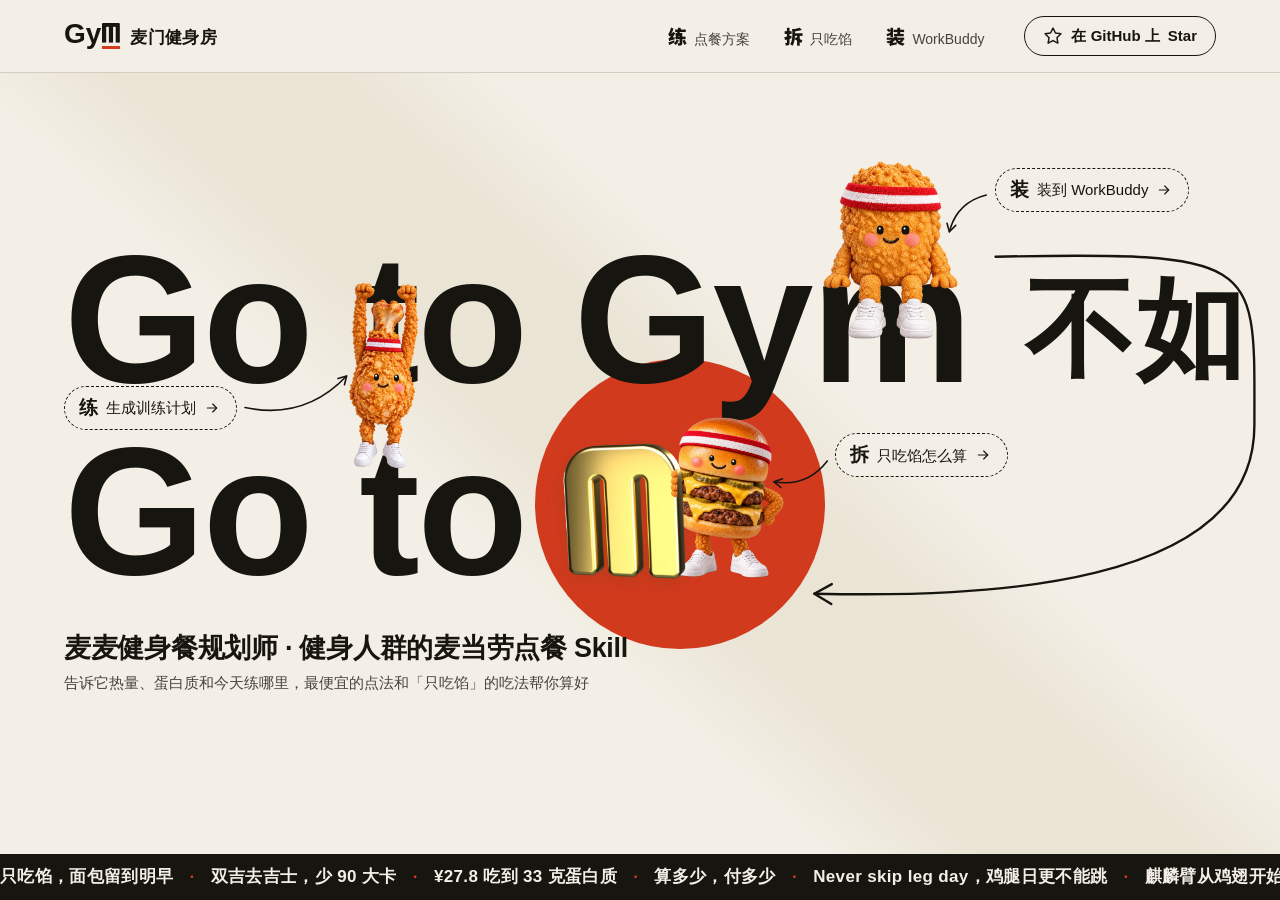
==== site/index.html @ f9739026 "麦麦健身餐规划师（Gyᗰ 麦门健身房）：健身人群的麦当劳点餐 Skill 基于麦当劳中国 MCP：按门店实时菜单和配料级营养库，在热量、蛋白质、预算约束下配出训练计划式的点餐方案，支持去配料核价。" ====
<!doctype html>
<html lang="zh-CN">
<head>
<meta charset="utf-8">
<meta name="viewport" content="width=device-width, initial-scale=1">
<title>Gyᗰ 麦门健身房</title>
<meta name="description" content="麦麦健身餐规划师，健身人群的麦当劳点餐 Skill：告诉它热量上限、蛋白质目标和今天练哪里，它在你附近的麦当劳算出最便宜的点法，精确到「下单去吉士」「到手只吃馅、面包留到明早」。">
<meta property="og:title" content="Gyᗰ 麦门健身房：Go to Gym 不如 Go to ᗰ">
<meta property="og:description" content="告诉它热量和蛋白质，最便宜的点法和「只吃馅」的吃法帮你算好。">
<meta name="theme-color" content="#F3EFE6">
<link rel="icon" href="assets/img/gold-m.webp" type="image/webp">
<link rel="stylesheet" href="assets/css/site.css">
<script>document.documentElement.classList.add("js")</script>
</head>
<body>

<svg width="0" height="0" style="position:absolute" aria-hidden="true">
  <defs>
    <symbol id="g-m" viewBox="0 0 640 708"><path d="M0 708V40Q0 0 40 0H600Q640 0 640 40V708H490V160Q490 130 460 130H425Q395 130 395 160V708H245V160Q245 130 215 130H180Q150 130 150 160V708Z"/></symbol>
    <symbol id="i-github" viewBox="0 0 24 24"><path d="M15 22v-4a4.8 4.8 0 0 0-1-3.5c3 0 6-2 6-5.5.08-1.25-.27-2.48-1-3.5.28-1.15.28-2.35 0-3.5 0 0-1 0-3 1.5-2.64-.5-5.36-.5-8 0C6 2 5 2 5 2c-.3 1.15-.3 2.35 0 3.5A5.403 5.403 0 0 0 4 9c0 3.5 3 5.5 6 5.5-.39.49-.68 1.05-.85 1.65-.17.6-.22 1.23-.15 1.85v4"/><path d="M9 18c-4.51 2-5-2-7-2"/></symbol>
    <symbol id="i-star" viewBox="0 0 24 24"><path d="M12 2.5l2.94 5.96 6.56.95-4.75 4.63 1.12 6.54L12 17.5l-5.87 3.08 1.12-6.54L2.5 9.41l6.56-.95z"/></symbol>
    <symbol id="i-arrow" viewBox="0 0 24 24"><path d="M5 12h14"/><path d="m13 6 6 6-6 6"/></symbol>
    <symbol id="i-download" viewBox="0 0 24 24"><path d="M12 3v12"/><path d="m7 10 5 5 5-5"/><path d="M4 17v2a2 2 0 0 0 2 2h12a2 2 0 0 0 2-2v-2"/></symbol>
    <symbol id="i-copy" viewBox="0 0 24 24"><rect x="8" y="8" width="13" height="13" rx="2"/><path d="M4 16a2 2 0 0 1-2-2V4a2 2 0 0 1 2-2h10a2 2 0 0 1 2 2"/></symbol>
    <symbol id="i-check" viewBox="0 0 24 24"><path d="M20 6 9 17l-5-5"/></symbol>
    <symbol id="i-chev" viewBox="0 0 24 24"><path d="m6 9 6 6 6-6"/></symbol>
    <symbol id="i-ok" viewBox="0 0 24 24"><circle cx="12" cy="12" r="11"/><path d="m7.5 12.3 3 3 6-6.6"/></symbol>
    <symbol id="i-pin" viewBox="0 0 24 24"><path d="M20 10c0 5-5.54 10.19-7.4 11.8a1 1 0 0 1-1.2 0C9.54 20.19 4 15 4 10a8 8 0 0 1 16 0"/><circle cx="12" cy="10" r="3"/></symbol>
    <symbol id="i-minus" viewBox="0 0 24 24"><path d="M5 12h14"/></symbol>
    <symbol id="i-plus" viewBox="0 0 24 24"><path d="M5 12h14"/><path d="M12 5v14"/></symbol>
    <symbol id="i-click" viewBox="0 0 24 24"><path d="M14 4.1 12 6"/><path d="m5.1 8-2.9-.8"/><path d="m6 12-1.9 2"/><path d="M7.2 2.2 8 5.1"/><path d="M9.04 9.69a.5.5 0 0 1 .65-.65l11 4.5a.5.5 0 0 1-.07.95l-4.35 1.04a1 1 0 0 0-.74.74l-1.04 4.35a.5.5 0 0 1-.95.07z"/></symbol>
    <symbol id="i-ban" viewBox="0 0 24 24"><circle cx="12" cy="12" r="9"/><path d="m5.7 5.7 12.6 12.6"/></symbol>
    <symbol id="i-leg" viewBox="0 0 24 24"><path d="M15.4 15.63a7.875 6 135 1 1 6.23-6.23 4.5 3.43 135 0 0-6.23 6.23"/><path d="m8.29 12.71-2.6 2.6a2.5 2.5 0 1 0-1.65 4.65A2.5 2.5 0 1 0 8.7 18.3l2.59-2.59"/></symbol>
    <symbol id="i-burger" viewBox="0 0 24 24"><path d="M4 10.5C4 7 7.6 4 12 4s8 3 8 6.5z"/><path d="M3 14c1.5-1.2 3-1.2 4.5 0s3 1.2 4.5 0 3-1.2 4.5 0 3 1.2 4.5 0"/><path d="M4 17.5h16v.5a2 2 0 0 1-2 2H6a2 2 0 0 1-2-2z"/></symbol>
    <symbol id="i-nugget" viewBox="0 0 24 24"><path d="M4.6 8.2c1.2-3 5-4.3 7.6-2.6 2.3 1.5 2.6 4.6.9 6.6-1.9 2.2-5.6 2.7-7.6 1.1-1.5-1.2-1.7-3.3-.9-5.1z"/><path d="M14.6 13.4c1.8-1 4.6-.5 5.5 1.4.8 1.7.1 3.8-1.7 4.6-1.9.9-4.4.4-5.3-1.4-.8-1.6-.2-3.7 1.5-4.6z"/><path d="M7.5 9.5l1 .6M10 8.2l.4 1M17 16l.8.4"/></symbol>
    <symbol id="i-arm" viewBox="0 0 24 24"><path d="M12.41 13.02A5 5 0 0 1 22 15c0 3.87-4 7-9 7-4.08 0-8.15-.82-10.37-2.46-.43-.32-.63-.83-.62-1.36C2.12 12.72 2.63 2 10 2a3 3 0 0 1 3 3 2 2 0 0 1-2 2c-1.1 0-1.64-.44-2-1"/><path d="M15 14a5 5 0 0 0-7.58 2"/><path d="M9.96 6.83C8.02 7.98 9.5 13 8 15"/></symbol>
    <symbol id="i-back" viewBox="0 0 24 24"><path d="M9.5 3v2.6L4.6 7.4A2 2 0 0 0 3.3 9.3v2.4M14.5 3v2.6l4.9 1.8a2 2 0 0 1 1.3 1.9v2.4"/><path d="M6.3 9.2c.2 4.4 1.2 8 2.2 11.8h7c1-3.8 2-7.4 2.2-11.8"/><path d="M12 7.2v3M12 12.4v2.6M12 17.2v2.2"/><path d="M8.7 9.6c.9 1.4 1.9 2.1 2.9 2.2M15.3 9.6c-.9 1.4-1.9 2.1-2.9 2.2"/></symbol>
    <symbol id="i-wing" viewBox="0 0 24 24"><path d="M3.6 12.6C3.4 9.6 5 7.2 8 6.2c4.2-1.4 9-1.5 13-1.2-.6 3.1-2.4 5.6-5.2 6.8.2 2-1.2 3.6-3.4 3.8.1 2.1-1.6 3.6-3.9 3.5-2.9-.2-4.7-2.9-4.9-6.5z"/><path d="M7.6 10.4c2.6-1.2 5.6-1.9 8.6-2.1"/></symbol>
    <symbol id="i-milk" viewBox="0 0 24 24"><path d="M8 2h8"/><path d="M9 2v2.8L7 8v12a2 2 0 0 0 2 2h6a2 2 0 0 0 2-2V8l-2-3.2V2"/><path d="M7 15a6.5 6.5 0 0 1 5 0 6.5 6.5 0 0 0 5 0"/></symbol>
    <symbol id="i-any" viewBox="0 0 24 24"><circle cx="12" cy="12" r="9"/><path d="M8 12h8M12 8v8"/></symbol>
  </defs>
</svg>

<header class="top">
  <div class="wrap">
    <a class="brand" href="#" data-go="" aria-label="Gyᗰ 麦门健身房，回到首页">
      <span class="gy">Gy<span class="m"><svg aria-hidden="true"><use href="#g-m"/></svg></span></span><span class="cn">麦门健身房</span>
    </a>
    <!-- 单字 + 不重复单字的短说明；当前页（router.js 标 aria-current）下面一道红笔线。GitHub 由右边的 Star 按钮负责，不再单列 -->
    <nav class="nav" aria-label="主导航">
      <a href="#/练" data-go="练"><b>练</b><span>点餐方案</span><svg class="nav-pen" viewBox="0 0 302 24" preserveAspectRatio="none" aria-hidden="true"><path pathLength="1" d="M4.0 8.0 C5.0 9.5 6.7 15.7 10.0 17.0 C13.3 18.3 14.1 17.0 24.0 16.0 C54.4 12.3 115.3 9.0 161.0 9.3 C206.7 8.8 252.3 11.6 298.0 13.7"/></svg></a>
      <a href="#/拆" data-go="拆"><b>拆</b><span>只吃馅</span><svg class="nav-pen" viewBox="0 0 302 24" preserveAspectRatio="none" aria-hidden="true"><path pathLength="1" d="M4.0 8.0 C5.0 9.5 6.7 15.7 10.0 17.0 C13.3 18.3 14.1 17.0 24.0 16.0 C54.4 12.3 115.3 9.0 161.0 9.3 C206.7 8.8 252.3 11.6 298.0 13.7"/></svg></a>
      <a href="#/装" data-go="装"><b>装</b><span>WorkBuddy</span><svg class="nav-pen" viewBox="0 0 302 24" preserveAspectRatio="none" aria-hidden="true"><path pathLength="1" d="M4.0 8.0 C5.0 9.5 6.7 15.7 10.0 17.0 C13.3 18.3 14.1 17.0 24.0 16.0 C54.4 12.3 115.3 9.0 161.0 9.3 C206.7 8.8 252.3 11.6 298.0 13.7"/></svg></a>
    </nav>
    <a class="btn btn-line btn-sm" href="https://github.com/linzhiqin2003/maimen-gym" data-repo aria-label="在 GitHub 上 Star"><svg class="i"><use href="#i-star"/></svg><span class="btn-long">在 GitHub 上 </span>Star</a>
  </div>
</header>

<!-- ============ 首屏：口号 + 三个入口小人（鸡腿吊在 t 上、麦乐鸡坐在 m 上、汉堡从金色 ᗰ 后面探头） ============ -->
<main class="view home" id="home">
  <section class="stage wrap" id="stage">
    <!-- 焦点构图（docs/mockups/split2/h3-focus.png，用户选定）：金色 ᗰ 背后的大红圆、从「不如」绕回 ᗰ 的箭头，位置由 home.js 按字形算 -->
    <span class="focus-disc" id="focusDisc" aria-hidden="true"></span>
    <svg class="focus-loop" id="focusLoop" aria-hidden="true"><path class="shaft" pathLength="1"/><path class="head" pathLength="1"/></svg>
    <h1 class="mega" id="mega">
      <span class="l1">Go <span class="ank" id="ank-t">t</span>o Gy<span class="ank" id="ank-m">m</span> <span class="ru">不如</span></span>
      <span class="l2">Go to<img class="gm" id="ank-gold" src="assets/img/gold-m.webp" width="360" height="398" alt="ᗰ"></span>
    </h1>
    <p class="sub"><span class="nw">麦麦健身餐规划师</span> · <span class="nw">健身人群的麦当劳点餐 Skill</span><span class="sub2">告诉它热量、蛋白质和今天练哪里，最便宜的点法和「只吃馅」的吃法帮你算好</span></p>
    <div class="crew2" id="crew2" aria-label="三个入口"></div>
  </section>
  <!-- 底部跑马灯：两组完全相同的内容首尾相接，整条左移一组的宽度后回到起点，看起来无缝。
       说人话的短句，数字都有出处：双吉整份 429、去吉士 339（拆页零件清单）；¥27.8 / 33 克蛋白质（拆页省钱对比）；
       「算多少，付多少」= 每个方案下单前过官方算价、你确认后才下单；后三句是训练单上的部位口号（app.js PARTS） -->
  <div class="ticker" aria-hidden="true"><div class="ticker-track"><div class="ticker-group"><span>只吃馅，面包留到明早</span><span>双吉去吉士，少 90 大卡</span><span>¥27.8 吃到 33 克蛋白质</span><span>算多少，付多少</span><span>Never skip leg day，鸡腿日更不能跳</span><span>麒麟臂从鸡翅开始</span><span>周一练胸是健身房的国际惯例</span><span>只吃馅，面包留到明早</span><span>双吉去吉士，少 90 大卡</span><span>¥27.8 吃到 33 克蛋白质</span><span>算多少，付多少</span><span>Never skip leg day，鸡腿日更不能跳</span><span>麒麟臂从鸡翅开始</span><span>周一练胸是健身房的国际惯例</span></div><div class="ticker-group"><span>只吃馅，面包留到明早</span><span>双吉去吉士，少 90 大卡</span><span>¥27.8 吃到 33 克蛋白质</span><span>算多少，付多少</span><span>Never skip leg day，鸡腿日更不能跳</span><span>麒麟臂从鸡翅开始</span><span>周一练胸是健身房的国际惯例</span><span>只吃馅，面包留到明早</span><span>双吉去吉士，少 90 大卡</span><span>¥27.8 吃到 33 克蛋白质</span><span>算多少，付多少</span><span>Never skip leg day，鸡腿日更不能跳</span><span>麒麟臂从鸡翅开始</span><span>周一练胸是健身房的国际惯例</span></div></div></div>
</main>

<!-- ============ 练：生成训练计划 ============ -->
<section class="view page coach" id="v-train" hidden>
  <div class="page-head wrap">
    <a class="back" href="#" data-go=""><svg class="i"><use href="#i-arrow"/></svg>回到首页</a>
    <img class="page-avatar" src="assets/img/buddy-drumstick.webp" alt="" width="420" height="714">
    <div class="ph-text">
      <div class="kicker">TRAIN</div>
      <h1 class="page-title" tabindex="-1"><span class="ib">练 ·</span> <span class="ib"><span class="pen-mark">生成训练计划<svg class="pen pen-u" viewBox="0 0 302 24" preserveAspectRatio="none" aria-hidden="true"><path pathLength="1" d="M4.0 8.0 C5.0 9.5 6.7 15.7 10.0 17.0 C13.3 18.3 14.1 17.0 24.0 16.0 C33.9 15.0 54.4 12.3 69.7 11.1 C84.9 10.0 100.1 9.3 115.3 9.0 C130.6 8.7 145.8 9.3 161.0 9.3 C176.2 9.3 191.4 8.4 206.7 8.8 C221.9 9.2 237.1 10.8 252.3 11.6 C267.6 12.4 290.4 13.4 298.0 13.7"/></svg></span></span></h1>
      <p>下面的结果是 Skill 在一家门店快照上的真实输出，不需要 Token；装好以后，它按你的位置找最近的门店实时算。</p>
    </div>
  </div>
  <div class="wrap page-body">
    <!-- 整页与「拆」页同一套「教练批注」风格（docs/mockups/split2/r1-markup.png，用户选定 A：原排版加批注）。
         方案 1 的圈和「最便宜」、蛋白质的勾和「达标」、动作要领的划线由 train-pen.js 在每次渲染后加上，模板在本节末尾 -->
    <span class="stamp stamp-corner stamp-params" aria-hidden="true">01</span>
    <form class="params" id="params" onsubmit="return false" aria-label="训练参数">
      <div class="f">
        <span class="lb">热量上限</span>
        <div class="stepper" data-field="kcal">
          <output>500</output><span class="u">大卡</span>
          <button class="round" type="button" data-step="-1" aria-label="热量上限减少"><svg class="i"><use href="#i-minus"/></svg></button>
          <button class="round" type="button" data-step="1" aria-label="热量上限增加"><svg class="i"><use href="#i-plus"/></svg></button>
        </div>
      </div>
      <div class="f">
        <span class="lb">蛋白质</span>
        <div class="stepper" data-field="protein">
          <output>30</output><span class="u">克</span>
          <button class="round" type="button" data-step="-1" aria-label="蛋白质减少"><svg class="i"><use href="#i-minus"/></svg></button>
          <button class="round" type="button" data-step="1" aria-label="蛋白质增加"><svg class="i"><use href="#i-plus"/></svg></button>
        </div>
      </div>
      <div class="f">
        <span class="lb">今天练</span>
        <div class="chips" role="group" aria-label="今天练" id="chips"></div>
      </div>
      <div class="f">
        <span class="lb">门店</span>
        <div class="place"><svg class="i"><use href="#i-pin"/></svg>上海 · 人民广场</div>
        <div class="store-note">麦当劳上海福州路餐厅 · 2026-10-16 晚餐时段快照</div>
      </div>
    </form>

    <div class="pick">
      <div class="res-head"><h2 class="sec-h">选方案<span class="stamp" aria-hidden="true">02</span></h2><span>会员费从低到高</span></div>
      <ol class="ranks" id="ranks" aria-label="方案"></ol>
    </div>

    <article class="log" id="log" aria-live="polite">
      <span class="stamp stamp-corner" aria-hidden="true">03</span>
      <div class="log-head">
        <div class="log-tag" id="logTag">TODAY · <em>LEG DAY</em></div>
        <div class="log-sub">
          <strong><svg class="i" id="logIcon"><use href="#i-leg"/></svg><span id="logTitle">今日训练：练腿</span></strong>
          <span class="motto" id="logMotto">Never skip leg day，鸡腿日更不能跳</span>
        </div>
        <div class="log-store"><svg class="i"><use href="#i-pin"/></svg><span id="logStore">麦当劳上海福州路餐厅 · 500 大卡 · 蛋白质 30 克</span></div>
      </div>
      <table class="sets" id="logTable">
        <thead><tr><th>#</th><th>动作</th><th>每组</th><th>组数</th><th>吃法</th></tr></thead>
        <tbody id="logBody">
          <tr class="row"><td class="no">01</td><td><div class="act"><svg class="i"><use href="#i-burger"/></svg>麦香鸡</div></td><td class="qty"><b>1</b><span>个</span></td><td class="qty"><b>1</b><span>组</span></td><td class="how cut">下单去麦香鸡酱，只吃馅</td></tr>
          <tr class="row"><td class="no">02</td><td><div class="act"><svg class="i"><use href="#i-leg"/></svg>麦麦脆汁鸡-琵琶腿</div></td><td class="qty"><b>1</b><span>个</span></td><td class="qty"><b>1</b><span>组</span></td><td class="how none">—</td></tr>
          <tr class="tip"><td colspan="5"><span class="k">动作要领</span>只吃馅的，面包收进冰箱，明早当早餐</td></tr>
        </tbody>
      </table>
      <div class="score" id="logScore">
        <div><div class="k">训练量</div><div class="v"><b>452</b><span>大卡</span></div><div class="s sep"><span>碳水 28 g</span><span>脂肪 26 g</span></div></div>
        <div><div class="k">蛋白质</div><div class="v"><b>30</b><span>g</span></div><div class="s">目标 30 克</div></div>
        <div class="price"><div class="k">会员费</div><div class="v"><b>¥28.9</b></div><div class="s">方案 1</div></div>
        <div><div class="k">明早拉伸</div><div class="v"><b>145</b><span>大卡</span></div><div class="s sep"><span>蛋白质 6 g</span><span>碳水 27 g</span><span>脂肪 2 g</span></div></div>
      </div>
      <div class="log-order" id="logOrder">
        <span class="k">怎么下单</span>
        <div><ul class="order"><li><span class="x">1 ×</span><span>人气经典随心配：麦香鸡（下单去麦香鸡酱，到手只吃馅，面包留到下一顿） + 无糖可口可乐中杯</span></li><li><span class="x">1 ×</span><span>麦麦脆汁鸡1块：麦麦脆汁鸡-琵琶腿</span></li></ul></div>
      </div>
    </article>

    <!-- 红笔：从选中的「今天练」拐下来指向方案的箭头（位置由 train-pen.js 按选中按钮算），以及每次渲染后加上的批注模板 -->
    <svg class="pen pen-train" id="trainArrow" viewBox="0 0 56 120" aria-hidden="true"><path pathLength="1" d="M30 4 C40 24 43 50 36 74 C32 88 27 99 24 108"/><path pathLength="1" d="M13 96 L24 110 L37 98"/></svg>
    <template id="penBest"><svg class="pen pen-ring2" viewBox="0 0 400 260" preserveAspectRatio="none" aria-hidden="true"><path pathLength="1" d="M42.5 83.0 C46.2 78.8 55.8 65.5 64.9 57.9 C74.0 50.2 84.7 42.8 96.9 37.1 C109.1 31.3 123.3 26.3 137.9 23.1 C152.6 20.0 169.1 18.2 184.9 18.1 C200.8 18.0 217.5 19.7 232.8 22.4 C248.2 25.1 263.4 29.5 277.1 34.3 C290.8 39.1 303.6 45.1 315.2 51.4 C326.8 57.7 337.4 64.7 346.6 72.1 C355.8 79.5 364.2 87.5 370.4 95.8 C376.6 104.2 381.7 113.2 383.9 122.2 C386.2 131.3 386.5 141.0 384.0 150.1 C381.5 159.3 376.3 168.7 369.0 177.1 C361.7 185.6 351.5 193.7 340.3 200.7 C329.2 207.6 315.8 213.8 302.1 219.0 C288.5 224.3 273.5 228.5 258.5 232.0 C243.5 235.4 227.7 238.0 211.9 239.5 C196.2 241.0 179.8 241.8 163.8 241.1 C147.9 240.3 131.4 238.6 116.3 235.1 C101.2 231.7 86.1 226.7 73.4 220.4 C60.7 214.1 49.0 206.0 40.1 197.3 C31.2 188.6 24.5 178.4 20.0 168.4 C15.6 158.3 13.8 147.4 13.6 136.9 C13.4 126.5 15.6 115.9 19.0 105.8 C22.5 95.7 27.7 85.7 34.5 76.5 C41.3 67.2 49.7 58.1 59.8 50.2 C69.9 42.3 89.3 32.5 95.2 28.9"/></svg><span class="pen-best-note" aria-hidden="true"><svg class="hand" viewBox="0 0 1031 383" aria-hidden="true"><path transform="translate(0.000000,383.000000) scale(0.100000,-0.100000)" d="M2145 3764 c-380 -57 -778 -245 -875 -414 -7 -12 -13 -9 -31 14 -92 117 -250 36 -198 -101 20 -52 56 -313 89 -638 13 -132 16 -141 48 -180 45 -55 100 -70 152 -40 14 8 38 14 53 15 16 0 83 23 150 51 398 167 425 176 469 149 56 -34 144 -12 185 46 94 132 342 801 329 887 -23 154 -174 240 -371 211z m110 -271 c-17 -113 -102 -356 -191 -543 l-45 -95 -62 -1 c-66 -1 -142 -26 -441 -145 -81 -33 -150 -58 -152 -56 -2 2 -6 35 -10 74 -7 70 -7 70 31 77 21 4 76 25 124 48 121 56 363 152 448 177 49 15 78 30 92 48 64 80 -38 190 -153 166 -69 -15 -287 -94 -417 -153 -157 -70 -159 -70 -159 -18 0 37 4 45 28 55 15 7 46 37 69 67 113 144 568 341 797 345 48 1 48 1 41 -46z M8334 3500 c-26 -10 -62 -55 -70 -85 -14 -55 14 -103 131 -226 63 -66 115 -126 115 -134 0 -19 48 -64 85 -80 35 -16 49 -8 -125 -70 -116 -42 -502 -195 -547 -218 -15 -8 -44 -17 -64 -21 -21 -4 -42 -13 -49 -21 -20 -25 -25 -17 -22 32 10 160 -212 233 -234 78 -3 -22 -37 -134 -74 -250 -125 -385 -141 -484 -90 -555 77 -108 200 -58 213 87 10 106 49 249 117 433 35 96 50 118 50 76 0 -34 54 -92 95 -102 44 -11 106 7 260 75 538 238 1228 423 1570 421 l70 -1 -95 -90 c-105 -98 -277 -237 -327 -263 -100 -51 -74 -186 37 -186 93 0 340 165 567 380 110 104 125 126 126 188 4 272 -474 277 -1368 15 -19 -5 -19 -5 1 18 81 90 42 193 -141 376 -114 114 -174 146 -231 123z M6072 3395 c-148 -38 -378 -118 -662 -231 -146 -58 -277 -110 -292 -116 -93 -35 -87 -167 9 -210 57 -25 80 -20 265 62 l153 69 8 -42 c4 -23 11 -77 15 -119 l7 -78 -160 -78 c-89 -44 -177 -93 -196 -110 l-36 -31 -11 38 c-21 69 -105 130 -161 116 -61 -15 -94 -83 -72 -146 11 -32 24 -170 56 -594 22 -301 20 -292 66 -339 21 -23 48 -53 59 -68 44 -58 106 -54 266 17 31 14 58 25 59 25 8 0 -48 -178 -82 -257 -17 -41 -15 -41 -121 3 -314 131 -438 144 -477 51 -25 -61 25 -149 93 -162 87 -18 372 -121 372 -135 0 -21 -79 -119 -165 -205 -106 -107 -189 -168 -264 -194 -119 -43 -84 -181 46 -181 133 0 379 183 544 405 29 39 53 72 55 74 3 3 233 -102 466 -213 418 -200 793 -356 853 -356 8 0 51 -12 96 -26 97 -31 140 -24 183 27 57 68 -8 199 -99 199 -28 0 -253 77 -405 138 -173 70 -955 424 -972 440 -4 4 9 45 28 92 36 89 98 282 115 361 11 52 26 61 211 124 76 27 76 27 105 5 54 -39 122 -29 175 27 81 84 284 524 377 817 50 155 17 252 -106 312 -112 55 -380 22 -645 -81 -16 -6 -18 -1 -18 40 0 56 -22 107 -62 140 -29 24 -29 24 9 40 84 36 362 125 423 136 36 6 76 13 88 15 62 12 87 75 56 140 -38 79 -110 96 -252 59z m278 -707 c0 -77 -202 -582 -270 -678 -19 -27 -24 -28 -73 -23 -42 4 -70 -1 -142 -26 -49 -17 -91 -31 -93 -31 -5 0 3 85 14 168 7 49 6 48 187 108 157 52 180 80 138 163 -39 75 -106 88 -229 47 l-72 -25 0 74 c0 119 -2 117 157 169 240 78 383 98 383 54z m-785 -343 c-6 -50 -6 -50 -177 -128 -94 -43 -172 -76 -173 -75 -1 2 -5 45 -7 96 -5 92 -5 92 33 92 29 0 75 19 182 75 l142 74 3 -42 c2 -23 1 -64 -3 -92z m-36 -397 c-18 -124 -12 -117 -148 -172 -67 -27 -124 -47 -127 -43 -7 7 -23 130 -24 183 0 40 0 40 58 36 51 -3 67 1 152 41 52 25 96 44 98 42 2 -2 -2 -41 -9 -87z M4572 3211 c-15 -15 -33 -47 -40 -71 -11 -38 -124 -233 -231 -402 -20 -31 -67 -107 -106 -168 -38 -61 -184 -283 -322 -493 -283 -428 -280 -422 -218 -484 45 -45 104 -43 144 4 35 42 198 267 323 446 60 86 114 159 119 162 42 26 28 -646 -27 -1330 -25 -321 -19 -360 65 -409 31 -18 37 -18 75 -5 65 23 86 63 86 169 0 48 4 143 10 211 22 286 60 1068 60 1249 0 90 -4 124 -19 155 -24 54 -83 105 -121 105 -17 0 -30 2 -30 5 0 12 300 472 419 641 35 51 39 119 9 164 -55 81 -146 105 -196 51z M2985 2738 c-646 -98 -2037 -534 -2716 -851 -53 -24 -112 -50 -131 -56 -70 -23 -95 -87 -60 -151 54 -98 108 -97 329 8 307 146 530 232 544 211 12 -16 7 -156 -15 -439 -41 -519 -40 -633 5 -661 12 -7 -333 -219 -356 -219 -46 0 -96 -90 -75 -139 45 -110 136 -117 287 -21 57 36 156 98 220 139 65 41 226 146 357 233 l239 159 -7 -118 c-11 -188 -46 -513 -62 -572 -30 -118 18 -211 111 -211 77 0 119 61 128 190 4 47 11 126 16 175 21 189 41 425 47 563 l7 142 83 71 c45 38 84 75 86 81 5 15 56 -13 173 -96 54 -39 103 -74 109 -78 29 -20 -310 -368 -358 -368 -40 0 -65 -74 -41 -120 64 -124 241 -33 509 261 l88 97 142 -92 c152 -100 446 -274 591 -351 50 -26 134 -72 188 -103 128 -71 196 -64 234 25 36 86 -23 151 -230 255 -212 106 -741 409 -779 446 -4 4 24 54 63 112 192 288 309 504 309 572 -1 125 -110 210 -247 194 -142 -17 -450 -154 -660 -295 -165 -110 -189 -146 -147 -226 14 -26 13 -32 -2 -61 -14 -25 -67 -64 -89 -64 -2 0 -4 163 -3 363 0 440 3 397 -26 439 l-24 36 82 25 c466 147 999 267 1184 267 146 0 206 73 140 170 -45 66 -104 80 -243 58z m-1356 -656 c6 -29 11 -89 11 -134 0 -80 0 -81 -20 -63 -49 44 -150 24 -330 -65 -102 -51 -100 -51 -99 24 1 49 -4 75 -20 107 -12 23 -21 43 -19 44 14 12 454 153 459 148 4 -5 12 -32 18 -61z m1105 -314 c-22 -74 -250 -462 -281 -481 -5 -4 -68 35 -139 84 -71 50 -136 94 -144 99 -50 28 451 312 563 319 5 1 5 -9 1 -21z m-1094 -173 l0 -124 -36 24 c-74 50 -111 43 -348 -69 l-99 -47 7 68 c4 37 8 68 9 68 204 105 424 202 460 205 4 0 7 -56 7 -125z m-14 -360 c-8 -22 -455 -315 -479 -315 -4 0 -7 50 -7 110 0 104 1 110 20 110 11 0 91 35 178 78 86 44 180 87 207 97 28 10 57 24 65 32 13 12 15 7 18 -43 2 -31 1 -62 -2 -69z M8841 2429 c-150 -26 -424 -151 -523 -238 l-56 -51 -21 36 c-42 70 -147 92 -190 39 -17 -23 -18 -40 -14 -227 3 -112 -3 -430 -13 -708 -20 -556 -21 -596 -14 -624 5 -17 -16 -24 -200 -71 -113 -29 -241 -62 -285 -73 -44 -12 -92 -24 -108 -27 -80 -16 -116 -107 -68 -174 47 -66 110 -76 231 -37 530 171 1352 331 1940 376 182 15 511 16 570 3 193 -42 229 195 38 248 -79 21 -575 0 -907 -40 l-64 -8 7 141 c3 78 11 209 16 291 30 491 22 886 -21 986 -51 118 -179 182 -318 158z m97 -264 c30 -89 23 -835 -11 -1120 -6 -55 -12 -128 -11 -162 l0 -61 -96 -17 c-52 -10 -202 -39 -333 -65 -280 -56 -253 -70 -242 135 7 135 7 135 35 135 16 0 124 39 241 86 117 47 238 92 268 99 92 24 125 86 84 155 -53 90 -160 74 -534 -81 -40 -16 -74 -29 -76 -29 -3 0 -2 37 1 83 3 45 5 99 6 120 0 36 1 37 38 37 20 0 62 12 92 26 93 44 373 151 414 158 136 25 94 216 -47 216 -31 0 -211 -61 -365 -124 -141 -57 -132 -59 -125 22 5 67 5 67 77 140 122 126 294 227 466 274 89 24 102 21 118 -27z"/></svg></span></template>
    <template id="penOk"><span class="pen-ok" aria-hidden="true"><svg class="pen pen-tick" viewBox="0 0 80 70" aria-hidden="true"><path pathLength="1" d="M4.0 38.0 C5.7 39.7 10.7 44.0 14.0 48.0 C17.3 52.0 22.3 59.7 24.0 62.0 C26.0 58.3 31.0 47.3 36.0 40.0 C41.0 32.7 47.0 24.2 54.0 18.0 C61.0 11.8 74.0 5.5 78.0 3.0"/></svg><svg class="hand" viewBox="0 0 754 344" aria-hidden="true"><path transform="translate(0.000000,344.000000) scale(0.100000,-0.100000)" d="M2053 3373 c-59 -11 -74 -53 -67 -191 7 -140 -9 -310 -52 -562 -30 -180 -59 -329 -65 -334 -2 -2 -94 -42 -204 -89 -110 -47 -229 -99 -265 -116 -36 -17 -75 -31 -87 -31 -62 0 -102 -94 -68 -160 42 -81 118 -91 242 -34 212 99 298 133 301 120 5 -21 -100 -327 -158 -461 -108 -252 -267 -524 -354 -604 -85 -79 -22 -207 91 -186 111 20 375 423 523 796 l34 85 80 -54 c94 -63 178 -132 445 -367 528 -463 509 -448 574 -449 63 -1 126 54 127 111 1 59 -31 102 -129 176 -107 80 -247 196 -606 502 -250 214 -338 274 -396 275 -25 0 -25 0 18 152 24 84 46 154 48 157 33 33 628 231 694 231 45 0 103 21 127 45 67 67 -17 204 -126 205 -37 0 -284 -71 -464 -134 -87 -31 -162 -56 -165 -56 -4 0 1 46 11 103 51 282 78 514 78 662 0 86 -2 95 -29 132 -38 52 -107 85 -158 76z M4707 3116 c-35 -33 -42 -66 -27 -137 13 -60 9 -444 -7 -627 l-6 -73 -136 -69 c-75 -37 -196 -100 -270 -139 -74 -39 -149 -75 -167 -81 -84 -28 -113 -89 -74 -159 55 -97 137 -96 320 6 175 97 310 165 310 157 0 -4 -6 -15 -14 -23 -7 -9 -28 -45 -47 -81 -163 -323 -563 -920 -682 -1019 -79 -65 23 -205 122 -165 67 27 331 357 540 677 35 53 66 95 69 93 7 -7 -34 -775 -59 -1109 -14 -188 19 -258 121 -261 85 -2 120 56 120 196 0 51 5 165 10 253 5 88 19 333 30 544 11 212 22 386 24 388 2 2 58 -34 125 -79 174 -118 191 -128 234 -128 138 0 161 158 33 238 -23 15 -120 74 -214 132 l-172 105 6 175 c3 96 7 181 10 188 5 17 208 114 296 142 133 43 153 121 53 209 -58 51 -155 33 -317 -59 -21 -12 -21 6 -9 360 4 118 4 229 -1 247 -27 101 -156 159 -221 99z M6320 2919 c-30 -12 -154 -61 -275 -109 -229 -91 -324 -124 -387 -135 -77 -12 -111 -98 -65 -165 38 -56 88 -76 161 -62 159 30 375 105 718 249 70 30 90 78 60 147 -38 84 -116 112 -212 75z M511 2674 c-86 -72 -39 -173 158 -337 153 -128 247 -142 297 -46 36 70 3 125 -154 257 -197 166 -235 182 -301 126z M6775 2310 c-330 -83 -575 -166 -1072 -364 -161 -64 -303 -116 -316 -116 -63 0 -105 -92 -70 -152 55 -94 118 -98 303 -22 74 30 191 77 260 104 69 27 132 51 141 55 18 7 16 12 38 -130 28 -183 38 -1160 14 -1264 l-8 -34 -60 50 c-33 28 -73 65 -90 83 -111 119 -252 44 -184 -97 25 -52 223 -257 296 -306 106 -73 221 -41 257 71 39 122 54 907 27 1382 -13 213 -20 246 -65 293 -17 18 -22 29 -13 32 286 101 578 181 705 194 93 10 129 28 145 75 25 74 -69 177 -157 175 -23 -1 -90 -14 -151 -29z M529 1779 c-145 -71 -275 -136 -289 -143 -14 -8 -33 -30 -43 -50 -34 -66 39 -166 122 -166 35 0 50 7 226 103 66 36 121 64 123 63 1 -2 -11 -37 -28 -79 -102 -254 -77 -376 103 -496 57 -39 57 -38 5 -98 -110 -127 -266 -257 -322 -267 -108 -20 -328 -109 -348 -140 -37 -59 -5 -146 67 -180 43 -21 71 -16 175 26 336 137 675 118 1660 -97 931 -203 1206 -235 1460 -170 235 60 328 141 260 228 -28 36 -70 41 -172 23 -285 -49 -426 -43 -917 40 -191 33 -301 55 -816 163 -338 71 -759 131 -917 131 -49 0 -51 -4 38 81 182 177 175 302 -25 434 -74 49 -85 74 -66 148 26 100 103 269 152 335 80 106 0 242 -142 242 -35 0 -93 -25 -306 -131z M6662 1408 c-38 -10 -72 -58 -72 -103 0 -57 31 -96 110 -138 120 -63 314 -204 499 -363 119 -102 156 -121 208 -103 79 26 109 127 60 200 -43 64 -505 398 -655 472 -82 41 -107 47 -150 35z M5568 1374 c-29 -15 -58 -61 -58 -90 0 -40 -256 -471 -347 -583 -77 -95 -37 -201 76 -201 56 0 173 145 356 440 42 69 90 144 106 167 68 97 73 155 17 219 -50 57 -103 74 -150 48z"/></svg></span></template>
    <template id="penTip"><svg class="pen pen-u" viewBox="0 0 302 24" preserveAspectRatio="none" aria-hidden="true"><path pathLength="1" d="M4.0 8.0 C5.0 9.5 6.7 15.7 10.0 17.0 C13.3 18.3 14.1 17.0 24.0 16.0 C33.9 15.0 54.4 12.3 69.7 11.1 C84.9 10.0 100.1 9.3 115.3 9.0 C130.6 8.7 145.8 9.3 161.0 9.3 C176.2 9.3 191.4 8.4 206.7 8.8 C221.9 9.2 237.1 10.8 252.3 11.6 C267.6 12.4 290.4 13.4 298.0 13.7"/></svg></template>
  </div>
</section>

<!-- ============ 拆：只吃馅怎么算 ============ -->
<section class="view page coach" id="v-split" hidden>
  <div class="page-head wrap">
    <a class="back" href="#" data-go=""><svg class="i"><use href="#i-arrow"/></svg>回到首页</a>
    <img class="page-avatar" src="assets/img/buddy-burger.webp" alt="" width="420" height="516">
    <div class="ph-text">
      <div class="kicker"><span class="stamp" aria-hidden="true">01</span>SPLIT SETS</div>
      <h1 class="page-title" tabindex="-1"><span class="ib">拆 ·</span> <span class="ib"><span class="pen-mark">只吃馅<svg class="pen pen-u" viewBox="0 0 302 24" preserveAspectRatio="none" aria-hidden="true"><path pathLength="1" d="M4.0 8.0 C5.0 9.5 6.7 15.7 10.0 17.0 C13.3 18.3 14.1 17.0 24.0 16.0 C33.9 15.0 54.4 12.3 69.7 11.1 C84.9 10.0 100.1 9.3 115.3 9.0 C130.6 8.7 145.8 9.3 161.0 9.3 C176.2 9.3 191.4 8.4 206.7 8.8 C221.9 9.2 237.1 10.8 252.3 11.6 C267.6 12.4 290.4 13.4 298.0 13.7"/></svg></span>怎么算</span></h1>
      <p>官方只公布整份营养。我们把它拆到每一种配料，于是「只吃馅」吃进去多少、面包留下多少，都能算出来。</p>
    </div>
  </div>
  <div class="wrap page-body">
    <!-- 零件清单：七层摊成一排；切吃法时零件重新排队，分到「吃掉 / 留到明早 / 下单去掉」三组（parts.js）。
         整页是「教练批注」风格（docs/mockups/split2/t4-coach.png，用户选定）：印刷版面 + 红笔圈注、箭头、打叉和手写批注。
         红笔笔画由 docs/mockups/split2/pen/strokes.py 生成，两句手写字是 GPT Image 写的红笔稿用 pen/vectorize.py 描成的矢量 -->
    <section class="parts" id="parts" aria-label="双层吉士汉堡拆成七个零件：顶面包、酸黄瓜洋葱和酱、吉士、牛肉饼、吉士、牛肉饼、底面包">
      <div class="parts-top">
        <div class="parts-ways">
          <h2 class="sec-h"><span class="stamp" aria-hidden="true">02</span>吃法</h2>
          <div class="chips" id="ways" role="group" aria-label="吃法">
            <button class="chip" type="button" data-way="whole" aria-pressed="true">整份吃</button>
            <button class="chip" type="button" data-way="nocheese" aria-pressed="false">下单去吉士</button>
            <button class="chip" type="button" data-way="filling" aria-pressed="false">到手只吃馅</button>
            <button class="chip" type="button" data-way="both" aria-pressed="false">去吉士 + 只吃馅</button>
          </div>
        </div>
        <div class="parts-sum" id="partsSum" aria-live="polite">
          <div class="k">这一顿</div>
          <div class="v"><b id="partsKcal">429</b><span>大卡</span></div>
          <div class="s sep" id="partsMacro"><span>蛋白质 27 g</span></div>
          <svg class="pen pen-ring" viewBox="0 0 400 260" preserveAspectRatio="none" aria-hidden="true"><path pathLength="1" d="M42.5 83.0 C46.2 78.8 55.8 65.5 64.9 57.9 C74.0 50.2 84.7 42.8 96.9 37.1 C109.1 31.3 123.3 26.3 137.9 23.1 C152.6 20.0 169.1 18.2 184.9 18.1 C200.8 18.0 217.5 19.7 232.8 22.4 C248.2 25.1 263.4 29.5 277.1 34.3 C290.8 39.1 303.6 45.1 315.2 51.4 C326.8 57.7 337.4 64.7 346.6 72.1 C355.8 79.5 364.2 87.5 370.4 95.8 C376.6 104.2 381.7 113.2 383.9 122.2 C386.2 131.3 386.5 141.0 384.0 150.1 C381.5 159.3 376.3 168.7 369.0 177.1 C361.7 185.6 351.5 193.7 340.3 200.7 C329.2 207.6 315.8 213.8 302.1 219.0 C288.5 224.3 273.5 228.5 258.5 232.0 C243.5 235.4 227.7 238.0 211.9 239.5 C196.2 241.0 179.8 241.8 163.8 241.1 C147.9 240.3 131.4 238.6 116.3 235.1 C101.2 231.7 86.1 226.7 73.4 220.4 C60.7 214.1 49.0 206.0 40.1 197.3 C31.2 188.6 24.5 178.4 20.0 168.4 C15.6 158.3 13.8 147.4 13.6 136.9 C13.4 126.5 15.6 115.9 19.0 105.8 C22.5 95.7 27.7 85.7 34.5 76.5 C41.3 67.2 49.7 58.1 59.8 50.2 C69.9 42.3 89.3 32.5 95.2 28.9"/></svg><svg class="pen pen-burst" viewBox="0 0 40 40" aria-hidden="true"><path pathLength="1" d="M8 16 L4 4"/><path pathLength="1" d="M18 12 L24 2"/><path pathLength="1" d="M24 22 L36 16"/></svg>
        </div>
        <svg class="pen pen-way" id="wayArrow" viewBox="0 0 90 100" aria-hidden="true"><path pathLength="1" d="M4.0 10.0 C9.0 9.7 24.7 5.7 34.0 8.0 C43.3 10.3 54.0 16.7 60.0 24.0 C66.0 31.3 69.3 41.0 70.0 52.0 C70.7 63.0 65.0 83.7 64.0 90.0"/><path pathLength="1" d="M50 76 L64 92 L78 74"/></svg>
      </div>
      <div class="parts-row" id="partsRow">
        <div class="pt" data-id="bun-top" data-k="bread"><div class="im"><img src="assets/img/layer-bun-top.webp" alt="" style="width:94%"></div><div class="nm">顶面包</div><div class="kc">两片 <b>142</b> 大卡</div></div>
        <div class="pt" data-id="pickles" data-k="sauce"><div class="im"><img src="assets/img/layer-pickles.webp" alt="" style="width:89.2%"></div><div class="nm">酸黄瓜等</div><div class="kc"><b>15</b> 大卡</div></div>
        <div class="pt" data-id="cheese-1" data-k="cheese"><div class="im"><img src="assets/img/layer-cheese-1.webp" alt="" style="width:88.3%"><svg class="pen pen-x" viewBox="0 0 80 72" aria-hidden="true"><path pathLength="1" d="M8.9 8.0 C10.9 9.9 16.9 15.5 20.9 19.0 C24.9 22.6 28.8 25.5 33.0 29.4 C37.1 33.3 41.8 38.6 45.8 42.4 C49.8 46.2 53.0 48.4 57.1 52.1 C61.2 55.9 68.1 62.9 70.3 65.1"/><path pathLength="1" d="M70.2 9.8 C68.4 11.5 63.3 16.4 59.5 20.1 C55.8 23.8 51.9 28.1 47.7 31.9 C43.5 35.7 38.4 38.7 34.3 42.7 C30.3 46.6 27.0 51.6 23.1 55.6 C19.3 59.5 13.2 64.4 11.2 66.2"/></svg></div><div class="nm">吉士</div><div class="kc"><b>45</b> 大卡</div></div>
        <div class="pt" data-id="patty-1" data-k="patty"><div class="im"><img src="assets/img/layer-patty-1.webp" alt="" style="width:90.5%"></div><div class="nm">牛肉饼</div><div class="kc"><b>91</b> 大卡</div></div>
        <div class="pt" data-id="cheese-2" data-k="cheese"><div class="im"><img src="assets/img/layer-cheese-2.webp" alt="" style="width:87.5%"><svg class="pen pen-x" viewBox="0 0 80 72" aria-hidden="true"><path pathLength="1" d="M8.9 8.0 C10.9 9.9 16.9 15.5 20.9 19.0 C24.9 22.6 28.8 25.5 33.0 29.4 C37.1 33.3 41.8 38.6 45.8 42.4 C49.8 46.2 53.0 48.4 57.1 52.1 C61.2 55.9 68.1 62.9 70.3 65.1"/><path pathLength="1" d="M70.2 9.8 C68.4 11.5 63.3 16.4 59.5 20.1 C55.8 23.8 51.9 28.1 47.7 31.9 C43.5 35.7 38.4 38.7 34.3 42.7 C30.3 46.6 27.0 51.6 23.1 55.6 C19.3 59.5 13.2 64.4 11.2 66.2"/></svg></div><div class="nm">吉士</div><div class="kc"><b>45</b> 大卡</div></div>
        <div class="pt" data-id="patty-2" data-k="patty"><div class="im"><img src="assets/img/layer-patty-2.webp" alt="" style="width:91.4%"></div><div class="nm">牛肉饼</div><div class="kc"><b>91</b> 大卡</div></div>
        <div class="pt" data-id="bun-bottom" data-k="bread"><div class="im"><img src="assets/img/layer-bun-bottom.webp" alt="" style="width:91.8%"></div><div class="nm">底面包</div><div class="kc">算在面包里</div></div>
      </div>
      <!-- 「吃掉」那组框下面的手写批注，parts.js 把它挪进那组的框里，跟着框走 -->
      <div class="pen-note" id="noteEat" aria-hidden="true"><svg class="pen pen-hook" viewBox="0 0 40 40" aria-hidden="true"><path pathLength="1" d="M34.0 34.0 C31.7 33.3 24.0 32.3 20.0 30.0 C16.0 27.7 12.2 24.0 10.0 20.0 C7.8 16.0 7.5 8.3 7.0 6.0"/><path pathLength="1" d="M2 15 L7 4 L16 12"/></svg><svg class="hand" viewBox="0 0 1307 344" aria-hidden="true"><path transform="translate(0.000000,344.000000) scale(0.100000,-0.100000)" d="M1093 3355 c-68 -41 -67 -79 5 -131 20 -15 55 -44 77 -65 22 -20 81 -66 130 -103 50 -37 109 -82 132 -102 72 -60 152 -53 188 16 44 85 -5 149 -225 297 -181 121 -228 135 -307 88z M11259 3248 c-10 -13 -97 -140 -192 -283 -202 -304 -585 -845 -972 -1375 -62 -84 -69 -120 -33 -165 49 -62 148 -66 185 -7 10 15 43 59 74 97 57 71 689 920 832 1117 43 59 82 110 87 113 15 10 74 -20 202 -103 401 -258 900 -519 1357 -709 122 -51 200 -28 217 64 16 83 -22 114 -261 213 -286 118 -689 322 -975 495 -137 82 -392 237 -398 241 -2 1 20 37 47 79 74 113 70 161 -17 216 -59 37 -123 40 -153 7z M2710 3225 c-19 -14 -37 -31 -42 -37 -26 -41 11 -119 69 -146 21 -9 139 -92 262 -184 251 -189 262 -193 325 -138 77 68 57 123 -92 247 -310 258 -437 320 -522 258z M5456 3188 c-19 -17 -32 -48 -51 -123 -56 -216 -186 -574 -305 -837 -70 -154 -72 -168 -26 -214 68 -68 140 -29 217 120 33 64 35 66 64 59 87 -22 92 -20 589 231 259 131 481 249 494 263 41 44 26 88 -46 134 -85 54 -107 47 -601 -203 -184 -92 -336 -167 -337 -165 -2 2 10 38 26 80 65 169 170 512 170 555 0 44 -96 122 -149 122 -11 0 -31 -10 -45 -22z M8345 2994 c-50 -54 -22 -151 56 -192 24 -12 69 -38 99 -56 95 -58 279 -146 304 -146 63 0 116 60 102 115 -14 54 -119 131 -333 242 -143 74 -187 81 -228 37z M1715 2934 c-391 -107 -1084 -402 -1492 -636 -140 -80 -157 -96 -157 -145 0 -29 8 -43 42 -74 55 -52 84 -51 192 6 567 302 1182 560 1587 665 67 17 93 82 53 133 -58 73 -105 84 -225 51z M2512 2700 c-11 -11 -24 -37 -27 -57 -4 -21 -34 -159 -68 -308 -60 -261 -63 -270 -92 -288 -131 -81 -359 -215 -401 -236 -93 -47 -114 -91 -78 -158 53 -100 122 -99 285 3 67 41 123 73 126 71 5 -6 -58 -251 -119 -462 -22 -77 -44 -153 -48 -170 -18 -71 -84 -289 -121 -401 -39 -117 -40 -122 -25 -157 31 -75 129 -99 182 -45 31 31 221 635 334 1057 20 76 21 39 4 -235 -36 -597 -2 -784 159 -878 234 -137 838 0 1094 249 71 69 74 89 29 260 -71 269 -136 385 -215 385 -76 0 -85 -51 -47 -250 40 -203 41 -232 13 -252 -50 -35 -215 -118 -292 -146 -175 -65 -427 -90 -474 -48 -49 45 -60 212 -37 576 29 460 28 455 13 492 -20 48 -69 80 -128 86 -27 2 -49 5 -49 6 1 0 7 25 13 55 13 54 13 54 123 114 90 49 323 161 462 223 104 46 36 194 -90 194 -36 0 -195 -63 -330 -131 -74 -37 -79 -37 -67 4 17 57 69 321 69 349 0 81 -141 151 -198 98z M9065 2560 c-11 -5 -117 -50 -235 -101 -118 -50 -309 -134 -424 -186 -115 -52 -231 -98 -257 -102 -108 -17 -130 -118 -45 -200 72 -70 102 -63 449 96 274 125 272 125 262 86 -19 -79 -173 -440 -200 -471 -1 -1 -53 22 -116 53 -139 67 -184 76 -232 46 -50 -30 -62 -88 -30 -142 12 -21 48 -45 118 -80 151 -75 153 -77 122 -126 -76 -120 -234 -313 -294 -361 -76 -58 6 -184 109 -167 66 12 251 204 376 392 19 29 39 53 43 53 11 0 79 -42 379 -234 236 -152 247 -157 288 -153 79 9 131 88 102 156 -20 48 -55 74 -355 257 -160 97 -292 178 -294 180 -2 2 23 61 57 131 109 229 197 469 209 571 6 55 6 55 90 93 56 26 87 47 94 63 37 81 -121 188 -216 146z M7404 2505 c-83 -35 -67 -153 27 -207 24 -14 87 -52 139 -85 117 -74 153 -87 196 -73 88 30 73 132 -32 211 -163 123 -277 176 -330 154z M1585 2385 c-5 -2 -41 -13 -80 -25 -86 -27 -277 -121 -407 -202 l-98 -60 -30 30 c-70 70 -179 74 -196 6 -11 -44 4 -471 22 -599 9 -66 18 -147 20 -179 8 -138 138 -212 221 -127 22 22 142 96 147 90 6 -6 29 -909 23 -915 -3 -3 -40 15 -83 40 -87 51 -103 54 -127 28 -40 -44 -18 -96 85 -207 149 -159 277 -182 342 -63 20 35 20 48 7 635 -6 330 -14 608 -17 619 -3 15 20 36 106 97 134 95 156 146 81 194 -30 18 -30 18 31 123 138 241 185 350 168 396 -27 72 -155 142 -215 119z m-95 -282 c0 -7 -51 -103 -204 -386 -31 -57 -57 -92 -75 -102 -15 -7 -61 -37 -101 -65 -53 -36 -76 -47 -81 -38 -10 19 -32 295 -24 308 13 21 242 168 355 229 116 61 130 67 130 54z M11284 2276 c-17 -8 -34 -21 -38 -31 -9 -25 -7 -1439 4 -1760 10 -302 20 -366 65 -411 48 -48 116 -28 148 44 30 69 28 2050 -2 2092 -39 54 -128 87 -177 66z M4645 2226 c-90 -29 -174 -72 -307 -157 l-108 -69 -6 41 c-12 71 -78 129 -148 129 -75 0 -101 -37 -86 -122 5 -29 23 -161 40 -293 86 -672 99 -735 163 -780 38 -27 104 -19 139 15 16 17 44 38 62 47 71 37 442 303 503 362 66 63 26 151 -68 151 -26 0 -30 3 -24 18 24 57 100 291 120 371 45 169 29 229 -74 283 -65 34 -111 35 -206 4z m34 -298 c-19 -70 -121 -380 -159 -483 -16 -44 -28 -56 -104 -109 -47 -33 -88 -57 -92 -54 -7 8 -31 169 -47 325 l-13 122 115 84 c111 81 283 185 308 186 8 1 6 -20 -8 -71z M5880 2041 c-103 -45 -306 -158 -494 -275 -77 -47 -148 -86 -158 -86 -63 0 -94 -97 -53 -165 61 -104 104 -99 335 40 96 57 176 103 178 100 2 -2 -18 -36 -46 -77 -439 -653 -543 -970 -365 -1117 128 -105 327 -92 883 60 350 96 487 147 664 248 175 100 197 136 176 288 -50 361 -144 557 -254 529 -55 -14 -60 -50 -32 -218 14 -82 29 -193 32 -246 l7 -97 -76 -43 c-215 -123 -603 -249 -1005 -326 -223 -44 -253 -37 -235 47 33 158 191 435 476 835 233 328 257 364 257 393 0 48 -21 78 -79 114 -71 45 -103 44 -211 -4z M7680 1894 c-85 -29 -355 -168 -392 -201 -39 -35 -30 -94 25 -150 40 -42 95 -45 168 -7 63 31 63 31 37 -37 -53 -137 -20 -265 87 -335 95 -63 92 -51 35 -126 -28 -37 -92 -110 -143 -163 -91 -94 -94 -96 -202 -139 -104 -41 -111 -46 -134 -87 -59 -109 72 -219 189 -159 68 34 208 69 327 82 174 17 354 4 1293 -97 453 -48 591 -50 900 -11 295 37 447 104 411 182 -24 54 -42 55 -524 48 -491 -7 -481 -8 -1177 62 -245 24 -529 47 -632 51 -104 3 -188 9 -188 13 0 3 16 22 36 41 83 80 154 221 139 273 -2 6 -6 23 -9 39 -10 41 -71 103 -138 139 -60 32 -60 32 -56 73 6 48 72 203 128 299 22 38 40 79 40 92 0 32 -51 88 -104 113 -50 25 -57 25 -116 5z M1525 1170 c-84 -34 -91 -146 -12 -189 16 -9 89 -51 163 -93 103 -60 143 -78 172 -78 107 0 136 119 48 197 -55 48 -193 125 -273 152 -69 23 -69 23 -98 11z M772 967 c-63 -35 -292 -495 -292 -586 0 -75 78 -130 157 -109 33 9 73 50 73 76 0 20 109 262 168 372 79 147 75 136 60 167 -31 65 -117 106 -166 80z"/></svg></div>
      <div class="parts-bar" aria-hidden="true"><i class="eat"></i><i class="keep"></i><i class="gone"></i></div>
      <div class="parts-legend" id="partsLegend"><span>合计<b>429</b>大卡</span></div>
    </section>

    <div class="versus">
      <div class="versus-head">
        <h2 class="sec-h"><span class="stamp" aria-hidden="true">03</span>省钱对比</h2>
        <p>同一家店，同样 400 大卡以内、蛋白质 30 克以上</p>
      </div>
      <div class="vs">
        <div class="side a">
          <div class="lab">只能整份吃</div>
          <div class="big"><span>最便宜</span><b>¥32.0</b></div>
          <div class="what">2 × 薄皮焦香V翅</div>
          <div class="st sep"><span>384 大卡</span><span>蛋白质 34 g</span></div>
        </div>
        <div class="vs-mid"><span>VS</span></div>
        <div class="side b">
          <div class="lab">允许拆着吃</div>
          <div class="big"><span>最便宜</span><b>¥27.8</b><span class="pen-save" aria-hidden="true"><svg class="pen pen-tick" viewBox="0 0 80 70" aria-hidden="true"><path pathLength="1" d="M4.0 38.0 C5.7 39.7 10.7 44.0 14.0 48.0 C17.3 52.0 22.3 59.7 24.0 62.0 C26.0 58.3 31.0 47.3 36.0 40.0 C41.0 32.7 47.0 24.2 54.0 18.0 C61.0 11.8 74.0 5.5 78.0 3.0"/></svg><svg class="hand" viewBox="0 0 1077 431" aria-hidden="true"><path transform="translate(0.000000,431.000000) scale(0.100000,-0.100000)" d="M2022 4240 c-12 -5 -26 -20 -32 -32 -10 -25 -26 -317 -36 -643 -4 -150 -10 -222 -21 -252 -20 -56 15 -141 72 -174 30 -18 34 -24 23 -34 -70 -64 -818 -609 -1758 -1282 -192 -137 -210 -154 -210 -190 0 -70 75 -130 146 -117 44 8 139 75 1307 911 65 47 121 82 124 79 3 -3 0 -148 -7 -323 -6 -175 -13 -464 -14 -643 -2 -315 -3 -326 -24 -360 -40 -63 -19 -138 50 -180 60 -36 120 -26 468 81 314 97 573 170 584 165 6 -2 20 -26 30 -52 24 -61 88 -172 121 -212 90 -107 246 -86 293 40 92 246 139 1606 61 1749 -55 100 -173 143 -323 116 -176 -31 -527 -151 -816 -279 -74 -33 -140 -62 -147 -65 -8 -3 -11 13 -11 59 1 34 0 70 -3 79 -3 12 76 76 281 230 405 304 719 557 726 584 23 92 -127 191 -208 137 -14 -9 -136 -106 -271 -214 -223 -180 -267 -213 -254 -190 8 13 27 290 37 542 5 135 14 268 20 296 17 78 -10 126 -95 165 -43 20 -77 23 -113 9z m962 -1657 c18 -217 -7 -1049 -33 -1091 -5 -8 -20 -5 -50 10 -40 20 -48 20 -122 9 -147 -22 -476 -110 -792 -210 -70 -23 -130 -41 -132 -41 -12 0 -4 187 8 202 24 31 582 228 742 263 107 22 126 33 141 78 22 62 -27 128 -104 143 -59 12 -390 -84 -695 -200 -91 -35 -88 -36 -85 41 3 66 3 66 80 99 230 98 636 234 698 234 33 0 78 31 91 62 29 69 -45 148 -139 148 -76 0 -335 -78 -610 -184 -52 -20 -96 -36 -98 -36 -2 0 -4 35 -4 78 1 77 1 77 63 106 410 190 880 362 1003 365 31 1 31 1 38 -76z m-48 -1285 c-3 -13 -6 -35 -6 -50 0 -38 -12 -35 -43 9 -27 38 -27 38 5 50 47 17 51 16 44 -9z M2660 3950 c-67 -73 -42 -158 57 -195 110 -41 430 -217 522 -287 99 -75 132 -84 191 -53 61 31 77 123 33 184 -49 68 -406 271 -606 345 -150 56 -151 56 -197 6z M1449 3873 c-46 -12 -365 -431 -448 -588 -31 -59 -27 -81 24 -133 43 -43 47 -44 95 -40 69 7 59 -4 205 223 57 89 202 282 251 335 72 77 68 118 -18 180 -38 28 -68 34 -109 23z M5588 3689 c-27 -15 -126 -147 -367 -489 -253 -357 -262 -370 -286 -350 -37 30 -229 390 -276 516 -30 80 -99 124 -196 124 -81 0 -118 -69 -72 -135 11 -16 69 -128 129 -248 109 -216 167 -318 223 -390 16 -21 28 -39 26 -41 -2 -2 -56 -26 -119 -55 -303 -137 -349 -174 -315 -258 9 -22 29 -50 45 -62 58 -42 71 -40 270 57 216 106 258 123 264 113 3 -4 1 -50 -4 -102 -5 -52 -10 -105 -10 -119 0 -23 -11 -30 -107 -69 -178 -72 -428 -196 -446 -222 -35 -49 -11 -136 47 -174 42 -28 88 -21 183 28 121 61 283 131 289 124 3 -3 -1 -122 -10 -264 -27 -429 -25 -464 27 -520 51 -57 143 -47 171 19 9 21 22 141 36 333 34 486 41 545 60 555 39 21 412 139 505 160 137 30 163 43 181 86 32 76 -59 163 -156 149 -89 -12 -277 -58 -395 -95 -66 -21 -121 -34 -123 -30 -8 21 19 235 30 246 26 24 333 112 451 130 94 13 135 89 82 152 -61 73 -110 77 -309 28 -89 -22 -136 -29 -133 -21 14 34 402 560 464 627 67 73 61 115 -26 177 -46 32 -99 40 -133 20z M7150 3547 c-39 -19 -815 -1061 -953 -1279 -101 -159 -104 -236 -14 -315 96 -84 222 -69 802 96 115 33 211 58 214 55 3 -3 -3 -42 -13 -87 -51 -236 -106 -516 -106 -545 0 -113 137 -187 211 -113 18 19 29 40 29 58 0 47 164 761 177 774 21 21 544 149 607 149 89 0 128 103 65 175 -60 68 -145 67 -463 -6 -71 -16 -131 -28 -132 -26 -5 5 119 445 152 540 26 76 23 96 -22 138 -61 56 -129 74 -170 44 -33 -23 -115 -278 -215 -673 -34 -132 -34 -132 -79 -146 -146 -47 -765 -216 -790 -216 -31 0 612 870 856 1158 82 96 71 152 -38 206 -58 29 -81 32 -118 13z M9462 3410 c-264 -37 -580 -220 -606 -352 -24 -120 161 -219 223 -118 41 68 201 165 346 210 148 46 383 35 444 -21 131 -122 -186 -593 -846 -1259 -233 -235 -235 -238 -188 -327 62 -119 90 -122 420 -39 326 81 366 90 550 126 307 59 491 80 696 80 167 0 189 8 210 79 15 49 -6 96 -58 131 -37 25 -37 25 -277 24 -251 0 -322 -7 -626 -60 -80 -14 -202 -38 -271 -55 -70 -16 -130 -29 -134 -29 -4 0 17 26 46 58 615 672 773 904 773 1142 1 277 -319 464 -702 410z M8249 1830 c-76 -22 -139 -119 -139 -215 1 -135 133 -214 244 -146 103 64 151 194 98 268 -41 58 -151 108 -203 93z M8640 964 c-725 -26 -1301 -54 -1905 -94 -247 -16 -488 -32 -535 -35 -2292 -147 -4192 -353 -5210 -565 -192 -39 -236 -74 -197 -155 26 -54 73 -72 145 -56 624 138 1261 230 2352 340 603 61 1308 122 1815 156 127 9 318 22 425 30 107 8 278 19 380 25 102 6 280 17 395 25 116 8 296 19 400 25 105 6 264 15 355 20 1463 87 2388 95 3160 28 301 -25 298 -26 333 12 42 47 24 91 -51 129 -146 74 -1193 139 -1862 115z"/></svg></span></div>
          <div class="what">2 份人气经典随心配，高达吉士双牛堡去干酪、只吃馅</div>
          <div class="st sep"><span>365 大卡</span><span>蛋白质 33 g</span><span>面包留作明天早餐</span></div>
        </div>
      </div>
    </div>

    <!-- 「怎么算」默认收起成一个链接，点开再展开三步（用户要求压短页面）；用原生 details，没有脚本也能开合 -->
    <details class="calc-more" id="calcMore">
    <summary><span>怎么算出来的</span><svg class="i" aria-hidden="true"><use href="#i-chev"/></svg></summary>
    <!-- 三步各用最有分量的那个数开头，右边配一张小证据图（docs/mockups/hiw/c-evidence.html，用户选定）。
         误差须的数值来自配料库（data/ingredient_library.json）；龙焰鸡腿堡 475 ± 116 来自求解日志里的「预测不够准，不推荐」。
         第 2 步是上面省钱对比那次查询的求解日志（菜单 119 项；1,744 个选项 → 按上限筛 706 → 支配过滤 575 → 搜索 6,931 个节点 → 3 个方案）：
         PYTHONPATH=src python3 -m mcdstrip.cli -v plan --kcal-max 400 --protein-min 30 --top 3 --offline data/fixtures/stores/1450441/2026-10-16T1900
         第 3 步的 9/9 是另一次实测（人民广场附近门店，三组约束各取前 3 个方案，见 CHANGELOG），不是 ¥27.8 这个方案。 -->
    <div class="calc" id="calc">
      <div class="calc-row">
        <div class="calc-txt">
          <h3 class="calc-kick"><span class="no">01</span>配料库</h3>
          <div class="calc-hn"><b>44</b><span>种配料的营养<br>每种都带误差</span></div>
          <p>官方只公布整份营养。我们用 <span class="n">28</span> 款餐品的官方营养、<span class="n">33</span> 份配方和 <span class="n">41</span> 个配料参考值（美国麦当劳官网、USDA）联合求解；误差太大的，不拿来推荐吃法。</p>
        </div>
        <div class="calc-ev" style="--max:600">
          <div class="calc-cap"><span>估计值与误差</span><span>大卡</span></div>
          <div class="calc-wk" style="--v:91;--e:7"><div class="nm">牛肉饼</div><div class="tr" aria-hidden="true"><i class="rng"></i><i class="pt"></i></div><div class="v">91<span>±7</span></div></div>
          <div class="calc-wk" style="--v:45;--e:2"><div class="nm">吉士</div><div class="tr" aria-hidden="true"><i class="rng"></i><i class="pt"></i></div><div class="v">45<span>±2</span></div></div>
          <div class="calc-wk" style="--v:142;--e:6"><div class="nm">汉堡面包<small>两片</small></div><div class="tr" aria-hidden="true"><i class="rng"></i><i class="pt"></i></div><div class="v">142<span>±6</span></div></div>
          <div class="calc-wk bad" style="--v:475;--e:116"><div class="nm">龙焰鸡腿堡<small>按配料预测</small></div><div class="tr"><span class="why">误差太大，不推荐</span><i class="rng" aria-hidden="true"></i><i class="pt" aria-hidden="true"></i></div><div class="v">475<span>±116</span></div></div>
          <div class="calc-axis" aria-hidden="true"><span></span><div class="sc"><span style="--at:0">0</span><span style="--at:200">200</span><span style="--at:400">400</span><span style="--at:600">600</span></div><span></span></div>
        </div>
      </div>
      <div class="calc-row">
        <div class="calc-txt">
          <h3 class="calc-kick"><span class="no">02</span>约束求解</h3>
          <div class="calc-hn"><b class="from">1,744</b><svg class="arr" role="img" aria-label="到"><use href="#i-arrow"/></svg><b>3</b><span>从全部点法<br>到最终方案</span></div>
          <p>以上面的省钱对比为例：门店 <span class="n">119</span> 项菜单，每个单品、每种套餐选法、每种吃法都算一种点法；单份就超出热量、蛋白质、碳水、预算或部位要求的先筛掉，再去掉价格更高、营养又不占优的，最后用分支定界搜索 <span class="n">6,931</span> 步。</p>
        </div>
        <div class="calc-ev" style="--max:1744">
          <div class="calc-cap"><span>每一步还剩多少点法</span><span>400 大卡以内 · 蛋白质 30 克以上</span></div>
          <div class="calc-at" style="--n:1744"><div class="k"><b>1,744</b><span>全部展开</span></div><div class="bar" aria-hidden="true"><i></i></div></div>
          <div class="calc-at" style="--n:706"><div class="k"><b>706</b><span>单份不超标</span></div><div class="bar" aria-hidden="true"><i></i></div></div>
          <div class="calc-at" style="--n:575"><div class="k"><b>575</b><span>去掉更差的</span></div><div class="bar" aria-hidden="true"><i></i></div></div>
          <div class="calc-at win" style="--n:3"><div class="k"><b>3</b><span>分支定界</span></div><div class="bar"><i aria-hidden="true"></i><em>最便宜 ¥27.8</em></div></div>
        </div>
      </div>
      <div class="calc-row">
        <div class="calc-txt">
          <h3 class="calc-kick"><span class="no">03</span>实时核价</h3>
          <div class="calc-hn"><b>9/9</b><span>个方案的预测价<br>与官方算价一致</span></div>
          <p>按地点自动选最近的营业门店，每个方案先用麦当劳官方算价接口核对；你确认之后才会下单。</p>
        </div>
        <div class="calc-ev">
          <div class="calc-cap"><span>人民广场附近门店，三组约束各取前 3 个方案</span><span>官方算价</span></div>
          <div class="calc-tally" role="img" aria-label="三组约束，每组 3 个方案，9 个全部一致">
            <div class="g"><div class="gk">第 1 组约束</div><div class="ok"><svg><use href="#i-ok"/></svg><svg><use href="#i-ok"/></svg><svg><use href="#i-ok"/></svg></div></div>
            <div class="g"><div class="gk">第 2 组约束</div><div class="ok"><svg><use href="#i-ok"/></svg><svg><use href="#i-ok"/></svg><svg><use href="#i-ok"/></svg></div></div>
            <div class="g"><div class="gk">第 3 组约束</div><div class="ok"><svg><use href="#i-ok"/></svg><svg><use href="#i-ok"/></svg><svg><use href="#i-ok"/></svg></div></div>
          </div>
          <div class="calc-foot"><svg class="i"><use href="#i-arrow"/></svg><span>核对无误，<b>你确认后才下单</b></span></div>
        </div>
      </div>
    </div>
    </details>
  </div>
</section>

<!-- ============ 装：装到 WorkBuddy ============ -->
<!-- 「双屏并排」（docs/mockups/install/v3-pair.html，用户选定）：横版安装教程 + 竖版宣传片等高并排，下面三组动作对应教程的三段，
     每组的时间按钮把教程跳到那一段（install.js）。视频由 scripts/build_site_videos.py 生成，点了才加载 -->
<section class="view page coach" id="v-install" hidden>
  <div class="page-head wrap">
    <a class="back" href="#" data-go=""><svg class="i"><use href="#i-arrow"/></svg>回到首页</a>
    <img class="page-avatar" src="assets/img/buddy-nugget.webp" alt="" width="420" height="584">
    <div class="ph-text">
      <div class="kicker">INSTALL</div>
      <h1 class="page-title" tabindex="-1"><span class="ib">装 ·</span> <span class="ib"><span class="pen-mark">装到 WorkBuddy<svg class="pen pen-u" viewBox="0 0 302 24" preserveAspectRatio="none" aria-hidden="true"><path pathLength="1" d="M4.0 8.0 C5.0 9.5 6.7 15.7 10.0 17.0 C13.3 18.3 14.1 17.0 24.0 16.0 C54.4 12.3 115.3 9.0 161.0 9.3 C206.7 8.8 252.3 11.6 298.0 13.7"/></svg></span></span></h1>
      <p>三组动作：装 Skill、接麦当劳 MCP、开口说一句。跟着视频做一遍就好：前半分钟讲它能做什么，后面一步步装。</p>
    </div>
  </div>
  <div class="wrap page-body">
    <div class="ins-screens">
      <div class="ins-main">
        <figure class="ins-video ins-wide">
          <video id="tutorial" preload="none" playsinline poster="assets/img/install-tutorial-poster.webp" src="assets/video/install-tutorial.mp4" aria-label="安装教程视频"></video>
          <p class="ins-fail" role="status">视频暂时加载不出来，刷新一下试试</p>
          <button class="ins-play" type="button" aria-label="播放安装教程"><svg viewBox="0 0 24 24" aria-hidden="true"><path d="M8 5.5v13l11-6.5z"/></svg></button>
        </figure>
        <div class="ins-cap"><b>安装教程</b><span>1:54 · 跟着做一遍</span></div>
      </div>
      <div class="ins-side">
        <figure class="ins-video ins-tall">
          <video id="promo" preload="none" playsinline poster="assets/img/promo-poster.webp" src="assets/video/promo.mp4" aria-label="宣传片"></video>
          <p class="ins-fail" role="status">视频暂时加载不出来，刷新一下试试</p>
          <button class="ins-play sm" type="button" aria-label="播放宣传片"><svg viewBox="0 0 24 24" aria-hidden="true"><path d="M8 5.5v13l11-6.5z"/></svg></button>
        </figure>
        <div class="ins-cap"><b>宣传片</b><span>0:46</span></div>
      </div>
    </div>

    <h2 class="sec-h ins-title">三组动作</h2>
    <!-- data-from / data-to：这一组在教程里的起止秒数，取自 videos/tutorial-workbuddy/index.html 各镜的 data-start -->
    <ol class="ins-steps">
      <li class="ins-step" data-from="42" data-to="58.5">
        <div class="ins-step-h"><span class="stamp" aria-hidden="true">01</span><h3>装 Skill</h3><button class="ins-jump" type="button" data-at="42" aria-label="在教程里看这一组（0:42）"><svg viewBox="0 0 24 24" aria-hidden="true"><path d="M8 5.5v13l11-6.5z"/></svg>0:42</button></div>
        <div class="code" aria-label="安装命令">
          <span class="ln"><span class="pr">$</span><span id="cloneCmd">git clone https://github.com/linzhiqin2003/maimen-gym.git</span></span>
          <span class="ln"><span class="pr">$</span>cd maimen-gym &amp;&amp; python3 install.py --target workbuddy</span>
          <button class="copy" type="button" id="copyBtn" aria-label="复制命令"><svg class="i"><use href="#i-copy"/></svg></button>
        </div>
        <p class="note">装好后在 WorkBuddy 的技能页确认 maimen-gym 已开启</p>
      </li>
      <li class="ins-step" data-from="58.5" data-to="83">
        <div class="ins-step-h"><span class="stamp" aria-hidden="true">02</span><h3>接麦当劳 MCP</h3><button class="ins-jump" type="button" data-at="58.5" aria-label="在教程里看这一组（0:58）"><svg viewBox="0 0 24 24" aria-hidden="true"><path d="M8 5.5v13l11-6.5z"/></svg>0:58</button></div>
        <p>在 <code>open.mcd.cn/mcp</code> 申请麦当劳 MCP Token，然后在 WorkBuddy 的连接器里添加麦当劳 MCP，粘贴配置、点信任。</p>
      </li>
      <li class="ins-step" data-from="83" data-to="105.5">
        <div class="ins-step-h"><span class="stamp" aria-hidden="true">03</span><h3>开口说一句</h3><button class="ins-jump" type="button" data-at="83" aria-label="在教程里看这一组（1:23）"><svg viewBox="0 0 24 24" aria-hidden="true"><path d="M8 5.5v13l11-6.5z"/></svg>1:23</button></div>
        <p>新建任务，直接说：</p>
        <p class="say">「今晚练腿，500 大卡以内，蛋白质 30 克，人民广场附近」</p>
      </li>
    </ol>

    <!-- 开放数据集 · 配料散点图（docs/mockups/bottom/n1-map.png，用户选定 A）：44 种配料按热量 × 蛋白质画点，横线是热量误差（±1 个标准差），
         红笔圈出「肉和蛋 / 面包 / 酱」三群。数据 site/data/ingredients.json 由 scripts/build_site_ingredients.py 从配料库生成，opendata.js 画图；
         三句手写批注是 GPT Image 红笔稿（site/src-img/hand3.png）描成的矢量 -->
    <section class="od" id="openData" aria-labelledby="odTitle">
      <div class="kicker">OPEN DATA</div>
      <h2 class="sec-h" id="odTitle">开放数据集</h2>
      <p class="od-sub"><b>44</b> 种配料，一张图看懂为什么只吃馅</p>
      <div class="od-chart" id="odChart">
        <svg class="od-svg" id="odSvg" role="img" aria-labelledby="odDesc"><desc id="odDesc">44 种麦当劳中国配料的热量和蛋白质：肉和蛋在右上，蛋白质随热量一起涨；面包在中间偏下，热量 140 到 210 大卡、蛋白质只有 4 到 7 克；酱贴着横轴，几乎没有蛋白质。</desc></svg>
        <ul class="od-notes">
          <li class="od-note" data-g="meat"><span class="vh">肉和蛋：蛋白主力</span><svg class="hand" viewBox="0 0 1173 201" aria-hidden="true"><path transform="translate(0.000000,201.000000) scale(0.100000,-0.100000)" d="M7030 1943 c-156 -30 -354 -95 -615 -201 -189 -77 -214 -97 -182 -145 33 -51 45 -48 327 67 47 19 88 31 93 27 6 -6 -2 -154 -19 -318 -7 -67 19 -113 65 -113 23 0 61 45 61 72 0 19 110 78 205 110 50 17 69 45 52 78 -26 52 -78 49 -228 -14 -15 -6 -16 6 -13 116 l3 123 85 27 c47 15 105 31 128 34 l43 7 -63 -67 c-82 -88 -96 -110 -88 -141 10 -39 53 -33 122 18 73 54 190 179 198 211 19 75 -69 130 -174 109z M810 1910 c-11 -11 -20 -30 -21 -42 0 -13 -26 -97 -57 -188 l-57 -165 -110 -58 c-232 -123 -325 -192 -325 -244 0 -67 53 -70 147 -10 85 55 203 120 207 116 5 -6 -62 -167 -127 -305 -69 -145 -72 -175 -21 -202 42 -22 64 4 151 178 45 91 83 169 85 173 2 5 46 -12 98 -37 108 -52 284 -102 324 -92 32 8 45 49 25 84 -11 20 -39 33 -126 62 -62 21 -148 54 -192 75 l-79 37 21 57 c11 31 22 57 23 59 4 6 180 80 277 116 122 46 217 70 227 59 5 -4 15 -145 24 -313 37 -720 45 -1020 26 -1020 -14 0 -78 33 -156 80 -83 51 -109 58 -123 32 -16 -30 -1 -60 55 -112 161 -151 317 -202 359 -119 36 68 -19 1439 -60 1519 -50 97 -170 89 -470 -30 -42 -17 -79 -30 -84 -30 -5 0 9 60 30 132 43 146 42 174 -7 197 -34 15 -41 14 -64 -9z M4267 1890 c-115 -20 -277 -80 -656 -239 -70 -30 -87 -53 -67 -92 23 -47 56 -47 169 0 208 88 197 85 197 53 0 -15 -7 -92 -15 -172 -16 -165 -10 -190 43 -190 31 0 72 36 72 62 0 14 116 74 195 101 60 20 74 58 35 97 -27 27 -61 25 -148 -10 -73 -28 -73 -28 -67 -2 3 15 6 64 8 109 2 91 -6 85 165 138 77 24 77 18 6 -64 -76 -89 -83 -131 -19 -131 42 0 226 156 261 222 44 83 -45 142 -179 118z M11091 1817 c-6 -8 -17 -48 -25 -90 -20 -101 -105 -430 -114 -438 -12 -11 -272 -99 -292 -99 -47 0 -67 -73 -30 -110 27 -27 59 -25 170 10 52 16 98 30 102 30 17 0 -165 -503 -261 -724 -53 -121 -62 -173 -35 -200 16 -17 61 -21 80 -8 33 21 195 418 309 757 43 127 79 231 80 233 17 19 311 98 403 108 56 6 62 5 63 -12 7 -92 -39 -325 -108 -554 -34 -112 -122 -340 -132 -340 -11 0 -63 58 -109 122 -49 67 -56 72 -88 64 -83 -21 65 -291 186 -340 78 -31 101 -6 180 185 159 388 249 848 184 935 -62 84 -192 94 -409 32 -86 -25 -121 -31 -123 -23 -2 7 12 77 31 156 60 247 59 243 48 271 -17 44 -84 65 -110 35z M9536 1744 c-22 -22 -20 -77 4 -99 18 -16 62 -34 228 -92 85 -29 122 -19 122 35 0 43 -34 67 -167 122 -129 53 -162 59 -187 34z M2234 1682 c-83 -41 -270 -162 -291 -190 -19 -24 -16 -67 7 -87 28 -26 64 -22 107 12 74 59 219 147 283 173 76 31 92 68 49 109 -32 30 -64 26 -155 -17z M7980 1494 c-216 -227 -231 -249 -202 -297 16 -26 21 -60 26 -191 15 -340 49 -649 77 -695 23 -38 61 -49 94 -27 13 9 34 16 46 16 12 0 108 29 213 64 243 82 260 85 277 54 63 -119 175 -173 226 -108 33 43 103 768 87 905 -20 168 -124 207 -361 135 -160 -48 -498 -198 -518 -230 -13 -21 -23 -9 -28 33 -3 23 -7 50 -9 59 -2 11 60 80 181 202 201 202 214 225 162 268 -50 40 -63 31 -271 -188z m706 -261 c12 -46 -23 -598 -41 -650 -3 -9 -11 -9 -31 2 -16 8 -40 11 -58 8 -85 -15 -248 -60 -395 -109 -185 -63 -176 -64 -185 35 -4 36 -9 90 -12 119 -6 52 -6 52 23 52 16 0 72 18 124 41 137 60 263 104 352 124 94 21 116 46 80 93 -41 55 -227 17 -485 -98 l-107 -47 -5 51 c-15 149 -15 146 9 146 12 0 64 22 116 49 178 94 489 206 581 210 22 1 29 -4 34 -26z m-56 -773 c0 -11 -4 -20 -9 -20 -14 0 -23 18 -16 30 10 17 25 11 25 -10z M6422 1537 c-6 -6 -20 -37 -32 -67 -46 -117 -214 -426 -332 -610 -26 -41 -48 -84 -48 -95 0 -51 55 -82 92 -52 22 17 129 180 213 322 70 121 70 121 112 109 23 -7 72 -15 110 -19 130 -12 137 -14 119 -34 -13 -14 -16 -35 -14 -87 l3 -68 -82 -45 c-45 -25 -88 -52 -94 -58 -10 -10 -16 -6 -31 17 -20 34 -75 42 -98 15 -16 -20 10 -208 45 -322 41 -133 84 -157 185 -101 72 40 73 40 64 -65 l-7 -86 -127 -55 c-70 -31 -134 -56 -142 -56 -48 0 -63 -77 -22 -109 40 -32 47 -30 351 104 327 145 426 185 453 185 14 0 33 -25 71 -95 65 -122 95 -140 146 -89 34 34 29 54 -51 192 -125 215 -156 252 -210 252 -44 0 -61 -64 -30 -108 20 -28 17 -31 -54 -58 -31 -11 -99 -38 -149 -59 -51 -21 -94 -37 -95 -34 -2 2 -2 43 0 91 l3 86 87 37 c95 40 114 57 110 96 -2 18 10 39 40 74 199 226 98 336 -220 239 -15 -4 -18 1 -18 34 0 23 -8 49 -19 63 -19 24 -19 24 394 20 409 -3 413 -3 434 18 28 28 26 47 -8 82 -29 29 -29 29 -273 29 -447 1 -848 24 -848 50 0 4 18 47 40 95 45 98 49 126 20 155 -22 22 -72 27 -88 7z m538 -647 c0 -13 -125 -145 -163 -172 -29 -21 -29 -21 -25 53 3 83 5 85 109 113 66 18 79 19 79 6z m-314 -116 c-3 -9 -6 -48 -6 -87 0 -77 4 -73 -120 -125 -4 -1 -15 26 -23 60 -16 63 -16 63 21 96 66 58 141 91 128 56z M3698 1498 c-9 -7 -28 -44 -43 -83 -42 -107 -195 -420 -259 -528 -58 -100 -69 -143 -40 -171 18 -18 38 -20 64 -6 24 13 135 190 200 321 29 57 53 105 54 105 0 1 30 -4 66 -12 36 -7 88 -14 117 -14 51 0 77 -13 48 -24 -11 -4 -15 -23 -15 -78 -1 -73 -1 -73 -49 -96 -27 -12 -68 -35 -92 -52 -41 -27 -44 -28 -51 -10 -14 38 -75 53 -99 24 -31 -37 37 -400 81 -436 26 -21 73 -23 92 -4 20 20 99 58 105 52 4 -3 2 -45 -3 -92 l-9 -87 -100 -45 c-55 -24 -129 -55 -165 -67 -83 -30 -105 -60 -74 -102 39 -52 60 -47 410 103 175 75 348 147 384 160 77 27 71 31 139 -97 48 -89 83 -113 125 -85 40 26 41 51 4 123 -66 129 -183 308 -210 321 -60 29 -106 -28 -75 -93 16 -33 16 -33 -140 -94 -86 -34 -157 -60 -159 -58 -2 2 -1 45 2 95 l7 91 84 32 c89 35 109 54 98 96 -5 22 2 34 38 72 90 92 116 157 86 213 -29 55 -166 61 -291 13 -15 -6 -18 -1 -18 28 0 19 -9 45 -19 59 -19 24 -19 24 407 22 469 -2 472 -2 472 56 0 66 1 66 -487 73 -407 6 -629 18 -644 35 -4 4 6 39 22 77 35 87 36 119 4 150 -27 28 -44 31 -67 13z m481 -615 c-24 -33 -153 -163 -162 -163 -7 0 1 130 9 139 5 6 127 40 148 40 16 1 17 -1 5 -16z m-289 -145 c0 -96 -5 -105 -72 -139 -64 -32 -61 -35 -77 46 -12 59 1 78 84 126 66 38 65 39 65 -33z M2177 1472 c-13 -14 -17 -45 -19 -156 l-3 -137 -165 -96 c-91 -53 -189 -109 -217 -125 -60 -33 -75 -65 -52 -107 23 -41 70 -40 133 1 83 55 247 150 252 146 17 -17 -164 -367 -272 -528 -55 -81 10 -192 72 -122 28 31 142 218 202 329 l57 108 5 -275 c6 -295 9 -312 58 -331 21 -8 31 -6 51 9 26 19 26 19 22 321 l-3 302 83 -50 c125 -75 179 -75 179 1 0 34 -7 41 -145 131 l-110 72 -3 73 -3 72 118 58 c111 53 118 59 121 89 8 77 -87 79 -219 3 -26 -14 -29 -3 -29 92 0 81 -2 91 -25 113 -28 29 -65 32 -88 7z M9975 1475 c-5 -1 -46 -13 -90 -25 -77 -22 -544 -189 -595 -214 -32 -15 -40 -69 -13 -98 26 -30 94 -19 230 36 62 25 117 46 123 46 12 0 2 -280 -10 -293 -8 -9 -205 -97 -280 -126 -52 -20 -71 -54 -52 -96 24 -53 49 -52 174 3 178 78 162 82 155 -34 -4 -55 -7 -131 -7 -170 l0 -71 -132 -37 c-73 -20 -187 -53 -253 -73 -66 -20 -135 -38 -153 -41 -89 -12 -74 -132 17 -132 21 0 157 34 302 75 425 122 706 179 936 192 91 5 116 10 129 24 30 33 -10 107 -60 110 -101 7 -362 -22 -536 -60 -52 -12 -98 -21 -102 -21 -5 0 -7 79 -6 177 l3 176 85 29 c46 15 112 33 145 39 85 16 104 25 111 54 9 36 -18 73 -60 80 -29 6 -201 -28 -263 -52 -12 -5 -13 20 -9 148 l4 153 113 38 c62 21 123 38 135 38 28 0 54 30 54 63 0 40 -53 75 -95 62z M70 1335 c-12 -14 -11 -39 3 -158 9 -78 24 -223 32 -322 48 -576 59 -625 138 -625 57 0 66 38 43 196 -8 54 -27 227 -41 384 -31 350 -50 477 -74 510 -22 31 -81 39 -101 15z M2939 1245 c-56 -20 -120 -54 -172 -92 -53 -38 -62 -37 -70 7 -10 50 -94 68 -111 25 -11 -30 21 -433 45 -550 17 -87 75 -121 122 -72 24 26 209 98 327 128 108 27 136 72 77 122 -21 19 -52 19 -124 0 -21 -5 -18 4 28 86 61 112 99 209 99 257 0 86 -110 130 -221 89z m70 -157 c-55 -140 -229 -391 -254 -366 -8 7 -25 142 -25 195 0 48 3 54 45 91 58 51 198 125 247 131 4 1 -2 -23 -13 -51z M5261 1214 c-28 -36 -26 -66 5 -103 48 -57 134 -31 134 40 0 73 -97 117 -139 63z M751 1006 c-6 -7 -38 -65 -70 -127 -33 -63 -93 -175 -135 -249 -81 -143 -87 -167 -57 -194 37 -34 62 -17 138 92 39 56 73 107 75 112 2 6 41 -5 88 -24 174 -71 324 -101 354 -70 51 50 6 89 -164 143 -74 24 -151 52 -171 62 l-37 18 39 73 c51 97 52 140 2 167 -29 15 -48 14 -62 -3z M5269 771 c-17 -18 -29 -40 -29 -56 0 -35 50 -85 85 -85 35 0 85 50 85 85 0 35 -50 85 -85 85 -16 0 -38 -12 -56 -29z"/></svg></li>
          <li class="od-note" data-g="bread"><span class="vh">面包：留到明早</span><svg class="hand" viewBox="0 0 1129 208" aria-hidden="true"><path transform="translate(0.000000,208.000000) scale(0.100000,-0.100000)" d="M10560 2008 c-154 -32 -373 -123 -487 -201 -45 -30 -53 -33 -53 -17 0 10 -12 32 -26 49 -51 62 -129 23 -105 -51 6 -18 27 -125 46 -238 65 -385 78 -420 147 -420 26 0 58 22 58 41 0 5 6 9 14 9 8 0 46 14 84 30 97 41 92 46 92 -82 l0 -113 -108 -39 c-136 -50 -298 -115 -426 -171 -56 -24 -109 -46 -118 -49 -55 -17 -54 -93 2 -124 28 -16 28 -16 240 78 114 51 336 135 380 145 l32 7 -3 -378 c-3 -287 -1 -384 9 -401 23 -41 81 -41 103 -1 14 25 28 338 29 624 l0 212 151 42 c194 54 370 88 489 96 105 7 130 20 130 65 0 38 -50 79 -96 79 -97 0 -553 -94 -655 -135 -14 -5 -17 8 -24 96 -4 56 -9 108 -12 116 -6 17 50 41 126 54 76 14 106 37 108 86 0 21 28 103 61 183 100 242 110 303 60 358 -52 56 -139 73 -248 50z m134 -150 c-8 -39 -64 -188 -70 -188 -2 0 -13 9 -24 20 -47 47 -249 -10 -521 -148 -4 -1 -10 13 -13 33 -4 20 -9 42 -12 49 -3 7 20 30 53 53 152 106 416 207 556 212 38 1 39 1 31 -31z m-129 -336 c-26 -58 -26 -58 -113 -86 -48 -16 -142 -52 -210 -81 -67 -29 -124 -49 -127 -46 -11 18 -17 111 -7 111 6 0 45 16 88 36 169 78 385 152 392 133 2 -4 -8 -35 -23 -67z M4900 1833 c-63 -58 -154 -143 -202 -187 -99 -92 -112 -126 -63 -164 22 -17 26 -32 35 -118 35 -335 50 -374 141 -374 40 0 93 53 184 183 68 98 69 98 91 55 45 -89 129 -108 148 -33 8 30 -112 278 -139 289 -56 21 -95 0 -95 -52 0 -31 -48 -105 -157 -240 -20 -24 -23 -13 -37 139 -8 79 -20 157 -27 173 -13 27 -11 30 26 64 173 155 282 256 294 273 25 36 -21 99 -72 99 -7 0 -64 -48 -127 -107z M2127 1908 c-9 -7 -23 -31 -31 -53 -7 -22 -59 -145 -115 -274 -103 -237 -116 -285 -85 -315 37 -37 58 -31 198 53 266 160 554 286 636 279 35 -3 35 -3 32 -63 -4 -111 -88 -604 -107 -635 -3 -5 -19 -2 -35 7 -77 38 -95 -37 -28 -113 75 -85 154 -77 183 18 47 159 125 610 125 726 0 261 -253 250 -744 -32 -44 -26 -81 -46 -82 -46 -4 0 75 186 120 284 48 105 47 134 -5 161 -34 18 -41 18 -62 3z M5721 1894 c-89 -23 -196 -64 -396 -152 -109 -48 -132 -75 -99 -119 32 -42 61 -40 186 16 62 28 114 47 116 43 4 -12 -78 -194 -175 -389 -66 -132 -84 -177 -79 -197 8 -33 41 -51 70 -38 62 28 343 584 334 661 -3 23 3 27 67 48 108 34 128 32 119 -14 -12 -68 -72 -276 -104 -365 l-32 -88 -36 30 c-90 74 -117 -9 -37 -114 70 -92 149 -87 190 11 73 172 171 532 161 587 -18 97 -117 125 -285 80z M9169 1901 c-56 -22 -182 -107 -228 -155 l-34 -35 -21 32 c-15 22 -31 33 -52 35 -53 5 -56 -9 -60 -226 -7 -377 -51 -727 -134 -1048 -32 -123 -30 -153 10 -174 31 -17 67 -4 84 29 18 34 71 232 86 321 15 91 19 100 39 100 10 0 107 43 216 96 156 77 199 94 206 83 5 -8 9 -59 9 -114 0 -55 3 -178 7 -272 3 -102 2 -173 -3 -173 -5 0 -37 25 -71 55 -152 136 -165 10 -15 -147 99 -105 179 -121 219 -44 31 59 -20 1399 -58 1542 -26 98 -101 134 -200 95z m74 -148 c4 -21 9 -92 12 -158 3 -66 8 -137 10 -157 5 -37 4 -37 -23 -32 -39 8 -98 -10 -226 -67 -60 -27 -111 -47 -113 -45 -3 3 -2 63 2 135 l8 131 66 58 c86 76 127 106 192 142 68 37 65 37 72 -7z m36 -593 c1 -56 1 -56 -55 -73 -31 -10 -124 -51 -206 -92 -83 -42 -152 -74 -154 -72 -2 1 2 49 9 105 l12 102 125 61 c69 34 154 71 190 83 l65 21 7 -40 c3 -22 7 -65 7 -95z M1030 1894 c-158 -42 -403 -134 -645 -244 -82 -37 -162 -72 -177 -78 -53 -22 -43 -106 15 -125 24 -8 47 0 155 52 150 71 294 132 300 127 4 -5 -83 -144 -200 -318 -43 -65 -78 -124 -78 -133 0 -8 -26 -28 -60 -45 -32 -16 -75 -43 -93 -60 -39 -34 -47 -36 -47 -16 0 28 -50 76 -79 76 -47 0 -67 -33 -52 -83 7 -23 34 -130 61 -238 107 -432 154 -549 217 -549 32 0 63 17 63 35 0 10 10 15 28 15 16 0 95 20 178 44 163 49 424 116 448 116 9 0 25 -19 37 -42 74 -145 204 -201 244 -104 24 58 113 367 159 555 103 415 101 485 -19 549 -93 50 -430 -11 -802 -145 -46 -17 -83 -29 -83 -27 0 2 54 85 120 185 105 158 120 186 118 217 -3 36 -3 36 132 78 74 24 152 46 172 49 68 11 88 56 43 100 -28 29 -69 31 -155 9z m410 -623 c0 -63 -64 -357 -120 -551 -10 -36 -24 -84 -30 -108 -11 -43 -11 -43 -32 -16 -21 26 -23 27 -102 20 -45 -3 -94 -9 -110 -13 -29 -6 -29 -6 -22 103 17 288 26 506 20 528 -6 25 7 30 201 70 11 2 59 4 108 5 87 1 87 1 87 -38z m-530 -134 c0 -84 0 -84 -29 -85 -23 0 -119 -34 -198 -69 -10 -4 -13 15 -13 75 0 80 0 80 43 96 61 24 181 65 190 65 4 1 7 -37 7 -82z m-362 -339 c6 -156 13 -292 14 -302 3 -17 -9 -23 -72 -42 -41 -12 -83 -25 -92 -29 -20 -8 -55 93 -118 340 -22 83 -42 158 -46 168 -5 14 0 17 23 17 16 0 33 4 39 10 13 13 217 120 230 120 6 0 14 -98 22 -282z m350 85 c-3 -46 -4 -47 -40 -55 -21 -4 -68 -21 -104 -38 -37 -16 -68 -30 -70 -30 -2 0 -4 20 -4 45 0 25 1 45 3 45 1 0 43 18 92 39 121 53 127 53 123 -6z m-8 -202 c0 -109 -6 -118 -96 -140 -109 -28 -104 -29 -104 34 0 30 1 55 3 55 1 0 43 18 92 39 109 48 105 48 105 12z m358 -213 l-13 -36 -32 29 c-33 29 -33 29 -5 34 15 4 34 10 42 14 21 12 23 1 8 -41z M7594 1886 c-19 -14 -19 -32 -16 -751 1 -405 0 -741 -4 -746 -6 -10 -83 30 -161 83 -49 33 -78 36 -93 8 -31 -58 181 -245 293 -257 110 -13 109 -20 101 882 -7 740 -7 740 -35 767 -31 31 -56 35 -85 14z M6740 1801 c-63 -22 -179 -64 -258 -95 -79 -31 -151 -56 -161 -56 -43 0 -64 -57 -36 -97 31 -44 85 -35 279 43 14 5 10 -7 -19 -52 -113 -175 -213 -365 -222 -418 -7 -44 18 -90 58 -106 40 -17 103 2 197 61 72 44 75 45 68 22 -2 -10 -7 -57 -11 -104 l-6 -85 -117 -53 c-154 -70 -145 -64 -162 -94 -13 -24 -13 -28 6 -54 31 -42 66 -40 167 6 l87 40 0 -38 c0 -21 -3 -72 -6 -114 l-7 -76 -142 -80 c-77 -45 -146 -81 -153 -81 -6 0 -16 -9 -22 -19 -26 -50 4 -111 57 -111 44 0 721 391 746 431 16 25 0 69 -30 80 -22 8 -44 0 -170 -66 l-145 -76 8 93 c9 126 8 123 109 170 110 50 115 54 115 88 0 59 -49 73 -144 40 l-56 -19 2 78 c3 65 0 82 -15 99 -20 22 -27 15 92 100 56 40 54 41 85 -13 60 -102 156 -119 156 -26 0 29 -104 208 -148 254 -48 50 -131 21 -117 -42 6 -27 0 -32 -117 -108 -155 -101 -206 -133 -214 -133 -10 0 77 151 165 285 46 72 90 146 96 165 11 32 19 37 90 61 98 34 117 61 78 107 -30 36 -61 35 -183 -7z M8417 1575 c-47 -18 -163 -94 -196 -129 -24 -26 -24 -26 -47 -1 -27 29 -65 32 -86 8 -13 -16 -14 -52 -7 -268 17 -540 42 -588 250 -470 114 65 103 63 119 25 22 -54 97 -70 124 -27 42 68 57 717 17 799 -34 71 -93 92 -174 63z m63 -228 c0 -114 0 -114 -29 -115 -30 -1 -157 -51 -194 -77 -42 -29 -48 -21 -45 57 3 73 3 73 88 141 84 68 144 106 168 107 9 0 12 -29 12 -113z m-5 -364 c-6 -40 -8 -42 -117 -103 -60 -34 -114 -58 -118 -53 -5 4 -10 44 -12 88 l-3 79 125 64 125 65 3 -49 c2 -27 1 -68 -3 -91z M7257 1435 c-20 -19 -32 -161 -32 -372 0 -157 1 -162 24 -187 27 -29 57 -33 86 -12 31 22 35 521 4 559 -23 30 -59 35 -82 12z M2348 1316 c-122 -43 -351 -181 -384 -231 -21 -32 -3 -82 32 -91 29 -7 29 -17 9 -164 -63 -456 -15 -547 289 -558 209 -7 306 12 655 128 116 39 218 70 227 70 74 0 94 53 66 174 -12 50 -29 134 -37 186 -25 146 -47 180 -102 159 -34 -13 -38 -50 -19 -218 9 -86 16 -161 16 -168 0 -12 -332 -124 -481 -162 -163 -42 -393 -52 -461 -21 -41 19 -51 64 -43 179 9 126 12 138 44 154 14 8 82 42 151 77 166 83 184 102 148 159 -9 15 -5 28 25 77 127 206 65 321 -135 250z m52 -124 c0 -41 -143 -231 -202 -268 -49 -31 -48 -32 -48 24 0 27 -6 57 -15 68 -21 28 -20 30 31 65 87 59 234 130 234 111z M3696 1318 c-37 -52 14 -148 77 -148 40 0 80 41 80 80 0 73 -118 124 -157 68z M5485 1046 c-188 -48 -451 -162 -501 -217 -18 -20 -18 -20 -29 12 -26 76 -116 92 -123 23 -7 -68 80 -509 119 -606 24 -59 80 -78 120 -42 12 11 30 18 40 16 10 -2 94 21 186 52 214 70 239 74 247 48 24 -75 135 -116 175 -66 37 47 159 511 167 634 12 176 -110 220 -401 146z m269 -94 c8 -14 -58 -323 -95 -438 -9 -30 -11 -31 -40 -21 -24 9 -46 7 -117 -11 -116 -29 -109 -32 -104 41 6 80 5 79 118 113 110 33 133 53 113 98 -19 42 -69 44 -196 10 -22 -6 -23 -3 -23 47 0 30 -3 64 -6 76 -8 28 3 32 152 67 111 25 189 32 198 18z m-479 -189 c-4 -43 -8 -78 -9 -79 0 0 -45 -20 -100 -44 -109 -49 -133 -73 -119 -117 16 -46 49 -50 130 -14 94 41 96 41 87 -16 -12 -81 -16 -87 -90 -111 -38 -13 -77 -28 -87 -33 -24 -13 -20 -24 -56 126 -54 226 -55 214 28 264 84 49 190 101 210 101 11 0 12 -15 6 -77z M3722 873 c-7 -3 -19 -18 -27 -33 -52 -100 65 -184 140 -101 61 68 -24 170 -113 134z"/></svg></li>
          <li class="od-note" data-g="sauce"><span class="vh">酱：几乎只有热量</span><svg class="hand" viewBox="0 0 1219 206" aria-hidden="true"><path transform="translate(0.000000,206.000000) scale(0.100000,-0.100000)" d="M998 1983 c-8 -10 -26 -39 -41 -64 -14 -25 -71 -107 -126 -183 -103 -139 -116 -170 -85 -200 18 -18 65 -21 81 -5 8 8 20 5 45 -14 18 -14 45 -29 61 -32 15 -4 27 -11 27 -15 0 -11 -124 -125 -183 -167 -56 -42 -69 -75 -39 -106 58 -57 270 107 480 371 154 194 175 246 125 302 -37 42 -90 43 -200 7 -77 -25 -81 -24 -58 7 48 63 -36 158 -87 99z m181 -260 c-18 -26 -57 -77 -87 -111 -54 -63 -56 -64 -71 -43 -9 11 -38 30 -64 41 -68 30 -36 55 178 141 84 33 85 33 44 -28z M567 1922 c-12 -13 -21 -64 -34 -193 -15 -151 -20 -176 -38 -191 -11 -9 -51 -43 -90 -75 -77 -63 -256 -222 -267 -238 -18 -24 -8 -75 18 -91 38 -26 58 -14 204 129 72 70 133 127 134 127 2 0 1 -49 -2 -109 -6 -145 8 -191 59 -191 43 0 56 31 63 146 9 131 33 407 46 524 14 120 13 128 -15 155 -29 30 -56 32 -78 7z M8068 1898 c-9 -7 -24 -38 -33 -68 -15 -46 -101 -249 -110 -258 -7 -7 -362 -112 -381 -112 -56 0 -80 -75 -35 -112 32 -25 69 -22 201 16 63 18 117 32 119 30 9 -8 -184 -341 -358 -618 -45 -72 -81 -140 -81 -152 0 -56 77 -90 108 -48 33 46 182 283 275 439 121 202 118 208 92 -128 -9 -117 -19 -298 -22 -403 -6 -192 -6 -192 20 -218 67 -66 107 -22 107 119 0 67 4 105 11 105 5 0 67 24 137 54 129 55 266 106 283 106 5 0 9 -77 9 -186 l0 -186 -61 56 c-144 133 -162 9 -20 -137 107 -111 189 -119 211 -22 19 80 3 789 -20 957 -30 209 -183 231 -432 62 -90 -61 -88 -61 -88 -34 0 33 -40 62 -78 56 -33 -5 -33 -5 32 117 65 122 65 122 143 145 180 53 424 111 508 122 124 17 135 22 135 64 0 101 -121 98 -529 -15 -57 -16 -106 -27 -109 -25 -2 3 13 49 33 104 42 113 41 143 -5 167 -35 18 -42 19 -62 3z m316 -762 c21 -138 19 -155 -19 -149 -51 8 -186 -31 -352 -104 -10 -4 -13 9 -13 45 0 57 34 92 172 174 152 90 203 99 212 34z m25 -332 c1 -30 -1 -32 -42 -36 -24 -3 -118 -35 -210 -72 -91 -36 -168 -66 -171 -66 -8 0 -7 59 0 85 8 29 192 107 384 163 27 8 36 -9 39 -74z M11415 1885 c-75 -20 -171 -58 -252 -99 -83 -41 -83 -41 -83 -21 0 48 -79 72 -104 33 -24 -39 -1 -391 31 -483 27 -78 83 -108 120 -65 10 11 22 20 28 20 6 0 65 20 132 45 102 38 128 43 169 39 70 -9 74 -3 164 221 58 144 65 185 42 239 -35 78 -126 104 -247 71z m125 -125 c0 -28 -40 -130 -51 -130 -5 0 -9 4 -9 9 0 18 -61 31 -104 21 -51 -11 -210 -67 -248 -86 -27 -14 -28 -13 -28 8 0 44 207 151 350 182 87 19 90 19 90 -4z m-87 -235 c-11 -23 -26 -38 -43 -41 -47 -11 -145 -42 -214 -68 -82 -31 -76 -31 -76 -2 0 26 75 62 240 117 112 37 113 37 93 -6z M5230 1846 c-144 -63 -444 -226 -467 -255 -31 -37 4 -101 55 -101 16 0 77 28 141 65 165 95 331 181 373 195 68 21 81 70 30 110 -32 26 -43 25 -132 -14z M9870 1760 c-14 -14 -20 -33 -20 -62 0 -43 -10 -117 -31 -236 -11 -62 -13 -64 -71 -103 -127 -87 -146 -114 -109 -161 13 -16 17 -29 10 -39 -17 -27 -9 -57 22 -83 38 -32 38 -34 -35 -206 -67 -158 -69 -162 -57 -193 11 -28 47 -43 79 -33 20 7 93 150 133 261 29 81 26 80 102 39 37 -19 76 -34 88 -32 16 2 24 -5 34 -34 35 -104 113 -150 215 -127 92 21 227 88 240 120 36 86 -91 178 -129 93 -8 -19 -28 -39 -50 -49 -187 -91 -202 -30 -100 398 44 183 44 214 2 247 -38 30 -79 24 -161 -20 -40 -22 -75 -40 -76 -40 -2 0 1 21 5 48 18 109 11 189 -17 211 -33 26 -49 26 -74 1z m191 -426 c-18 -73 -41 -187 -56 -276 l-6 -36 -57 34 c-31 18 -63 37 -69 41 -10 6 -8 23 7 73 10 36 24 84 30 107 9 38 20 50 88 97 42 30 78 51 80 46 2 -4 -6 -43 -17 -86z m-311 -149 c0 -8 -7 -15 -15 -15 -16 0 -20 12 -8 23 11 12 23 8 23 -8z M9365 1746 c-17 -12 -20 -33 -26 -161 -4 -81 -9 -148 -11 -150 -2 -2 -61 -32 -133 -67 -122 -60 -130 -66 -133 -96 -8 -78 52 -89 170 -32 l83 40 3 -43 c9 -119 -1 -142 -96 -206 -284 -191 -316 -228 -250 -283 30 -26 51 -22 102 17 114 87 228 166 233 161 3 -3 2 -50 -2 -105 l-7 -100 -44 22 c-40 19 -46 20 -60 5 -42 -41 85 -178 165 -178 60 0 68 26 76 249 4 109 10 203 14 208 3 5 40 33 82 61 77 51 89 66 89 106 0 51 -37 58 -110 21 -62 -31 -60 -31 -60 8 0 121 6 130 95 170 46 20 88 37 94 37 25 0 33 52 13 79 -29 39 -71 38 -174 -4 -16 -6 -16 2 -11 98 6 103 5 105 -20 131 -29 29 -54 33 -82 12z M207 1692 c-24 -26 -21 -69 6 -95 32 -32 204 -94 225 -81 64 41 40 87 -77 147 -102 51 -129 57 -154 29z M6692 1635 c-136 -47 -332 -152 -372 -200 -16 -19 -30 -19 -30 0 0 62 -68 118 -116 96 -35 -16 -28 -62 72 -475 34 -140 74 -178 139 -132 26 18 342 120 420 136 96 19 122 64 69 117 -22 22 -32 25 -69 21 l-44 -5 73 89 c84 102 146 214 146 264 0 107 -124 145 -288 89z m138 -114 c0 -50 -287 -373 -370 -416 -80 -41 -76 -44 -100 58 -12 51 -24 99 -26 108 -9 34 228 180 371 228 93 32 125 37 125 22z M5455 1568 c-44 -64 -109 -148 -149 -193 l-44 -50 -6 50 c-23 176 -36 205 -91 205 -46 0 -57 -25 -50 -109 20 -233 21 -313 3 -350 -41 -83 -53 -95 -119 -120 -163 -61 -342 -133 -413 -165 -43 -20 -84 -36 -91 -36 -44 0 -57 -69 -20 -105 32 -33 48 -32 136 9 109 51 266 112 408 162 126 43 126 43 133 21 17 -60 2 -548 -19 -605 -9 -22 -9 -22 -58 9 -28 17 -65 45 -83 61 -68 59 -120 11 -72 -67 11 -18 47 -57 78 -86 139 -127 243 -117 270 26 20 106 35 403 28 571 l-6 161 112 31 c175 49 277 71 353 78 113 10 147 53 89 111 -37 36 -134 28 -368 -31 -216 -55 -206 -55 -206 -12 0 31 12 46 106 138 129 125 194 209 194 249 0 61 -82 94 -115 47z M3679 1527 c-100 -42 -219 -116 -336 -209 -8 -6 -11 5 -10 42 2 45 -2 55 -26 76 -50 42 -97 20 -97 -47 0 -89 -97 -653 -152 -882 -25 -107 -28 -132 -18 -156 24 -58 96 -60 118 -4 34 85 85 330 126 612 24 164 24 164 77 212 130 117 399 274 399 234 0 -3 -20 -92 -44 -198 -111 -481 -100 -698 42 -792 86 -56 176 -56 412 2 201 49 207 56 161 204 -16 52 -32 110 -36 129 -15 73 -70 107 -105 65 -13 -15 -10 -127 6 -216 6 -35 6 -35 -102 -62 -113 -28 -230 -35 -265 -17 -80 43 -76 248 12 625 57 246 62 286 44 333 -29 73 -104 90 -206 49z M4793 1400 c-34 -14 -38 -51 -13 -126 56 -174 130 -244 191 -183 25 25 20 71 -10 104 -11 11 -34 56 -51 100 -41 104 -65 126 -117 105z M11970 1383 c-246 -18 -740 -135 -1135 -267 -104 -35 -202 -67 -216 -70 -54 -12 -57 -93 -4 -118 22 -10 52 -3 223 55 179 60 402 127 424 127 5 0 8 -14 6 -31 -3 -27 -10 -34 -69 -59 -36 -15 -84 -39 -106 -53 -38 -24 -40 -24 -51 -6 -18 28 -59 35 -83 13 -19 -17 -20 -26 -14 -84 29 -281 123 -406 263 -351 66 26 62 27 62 -12 0 -34 0 -34 -106 -67 -115 -36 -138 -56 -114 -99 19 -37 52 -42 132 -21 85 22 82 24 71 -31 -9 -44 -9 -44 -108 -71 -55 -15 -143 -36 -195 -47 -122 -26 -145 -51 -96 -108 32 -37 84 -35 259 11 292 77 563 123 772 133 162 7 175 11 175 58 0 53 -36 75 -122 75 -83 0 -326 -25 -440 -45 -117 -21 -110 -23 -102 32 8 61 2 57 119 91 100 28 100 28 100 62 0 59 -38 77 -119 56 -93 -23 -98 -22 -94 17 3 35 64 64 138 66 35 1 80 24 80 41 0 5 21 43 46 84 120 199 122 309 7 347 -43 14 -172 6 -250 -15 -51 -14 -52 -14 -68 10 -19 29 -30 24 140 63 199 46 350 71 460 77 147 7 164 11 177 40 22 47 -38 108 -99 102 -10 -1 -38 -3 -63 -5z m-340 -389 c0 -4 -12 -33 -27 -66 -25 -57 -27 -59 -42 -40 -28 34 -56 43 -103 32 -59 -13 -58 -14 -58 19 0 28 3 30 58 41 31 7 62 14 67 15 19 6 105 5 105 -1z m-362 -99 c-3 -29 -172 -114 -184 -93 -10 15 15 34 97 78 88 47 91 47 87 15z m256 -103 c-14 -25 -73 -52 -113 -52 -9 0 -2 50 8 50 3 1 29 7 56 15 68 19 68 19 49 -13z m-256 -78 c-4 -37 -115 -76 -135 -48 -11 15 -5 21 55 45 84 35 84 35 80 3z M1450 1323 c-241 -42 -728 -182 -1150 -333 -91 -32 -178 -61 -193 -64 -58 -13 -59 -92 -2 -118 22 -10 37 -8 88 10 34 11 153 52 264 91 110 38 204 67 207 64 3 -4 6 -39 6 -78 l0 -72 -63 -23 c-34 -12 -81 -33 -104 -46 -42 -24 -42 -24 -54 -2 -21 41 -74 53 -99 23 -26 -31 18 -421 61 -550 46 -138 92 -148 349 -77 80 22 189 50 243 62 l98 23 35 -41 c68 -80 135 -102 178 -59 36 36 113 410 132 636 16 193 -73 241 -350 185 -28 -6 -28 -6 -21 54 4 39 3 62 -4 66 -6 4 -11 11 -11 15 0 17 328 95 461 110 86 10 109 23 109 63 0 54 -74 79 -180 61z m-507 -353 c-8 -55 -8 -55 -73 -77 l-65 -22 -12 72 c-7 39 -11 72 -10 73 1 1 38 13 82 27 93 29 92 30 78 -73z m366 -124 c17 -21 -61 -528 -89 -575 -7 -11 -8 -6 -4 15 19 103 -96 95 -579 -40 -88 -25 -88 -25 -97 -1 -20 52 -73 363 -64 376 2 4 16 9 31 12 16 2 52 15 80 28 29 12 55 20 58 17 3 -3 -11 -47 -31 -97 -35 -87 -35 -92 -20 -116 46 -70 138 34 186 210 16 59 18 60 66 77 27 9 52 17 57 17 4 1 7 -26 7 -59 0 -133 73 -186 218 -160 79 15 92 23 92 60 0 48 -29 64 -108 56 -81 -8 -81 -7 -74 76 6 72 6 72 127 96 123 25 130 25 144 8z M920 504 c-184 -49 -250 -74 -256 -99 -16 -63 31 -87 120 -62 300 82 328 97 292 152 -19 30 -66 32 -156 9z M2154 1232 c-66 -44 -9 -174 70 -158 72 15 92 92 35 140 -30 26 -81 34 -105 18z M6375 832 c-6 -4 -18 -19 -28 -34 -9 -15 -79 -103 -154 -196 -204 -248 -203 -247 -203 -281 0 -37 31 -71 64 -71 18 0 38 17 77 68 29 37 101 123 159 192 164 195 190 230 190 260 0 48 -69 89 -105 62z M6795 786 c-25 -37 -7 -63 122 -178 65 -58 156 -147 202 -197 79 -86 86 -92 120 -89 44 4 68 39 57 84 -8 34 -175 202 -323 324 -108 90 -148 102 -178 56z M2159 767 c-45 -35 -50 -85 -11 -128 65 -73 175 -4 138 86 -22 51 -87 73 -127 42z M10207 592 c-33 -36 -21 -56 119 -193 170 -168 181 -174 220 -113 25 37 12 63 -79 156 -155 158 -219 195 -260 150z M9822 514 c-30 -20 -28 -49 8 -110 53 -93 124 -130 163 -86 27 29 20 61 -21 106 -21 22 -44 50 -52 62 -30 42 -64 52 -98 28z M9187 483 c-112 -178 -157 -262 -157 -295 0 -69 76 -95 108 -37 9 17 52 88 94 157 83 136 89 156 58 190 -33 36 -75 29 -103 -15z M9506 484 c-24 -24 -19 -63 18 -141 48 -101 100 -130 146 -81 26 29 25 47 -6 89 -14 19 -35 56 -46 82 -28 66 -76 87 -112 51z"/></svg></li>
        </ul>
        <div class="od-tip" id="odTip" role="status" hidden></div>
      </div>
      <div class="od-acts">
        <a class="od-dl" href="https://github.com/linzhiqin2003/maimen-gym/blob/main/data/ingredient_library.json" data-repo-path="data/ingredient_library.json"><svg class="i"><use href="#i-download"/></svg>下载 ingredient_library.json</a>
        <span class="od-meta">JSON · 34 KB · 热量、蛋白质、脂肪、碳水、钠、钙，每项都带误差 · MIT 许可</span>
      </div>
    </section>
  </div>
</section>

<!-- 页脚 · 小人谢幕（docs/mockups/bottom/n1-map.png，用户选定 A）：三个小人举牌站成一排，点牌子进对应页面，当前页的牌子字是红的。
     牌子上的字按 site/assets/img/bow.json 的白框摆（--sx/--sy/--sw/--sh，scripts/build_site_curtain.py 生成，test_site_curtain 守着）；
     页脚进入视口时三个小人依次鞠个躬（opendata.js） -->
<footer class="curtain">
  <div class="wrap">
    <nav class="cast" aria-label="三个页面">
      <a class="bow" href="#/练" data-go="练" style="--ar:0.9341;--sx:11.93%;--sy:70.46%;--sw:75.52%;--sh:28.4%"><img src="assets/img/bow-drumstick.webp" alt="" width="336" height="360" loading="lazy"><span class="sign"><b>练</b><span>点餐方案</span></span></a>
      <a class="bow" href="#/拆" data-go="拆" style="--ar:1.0188;--sx:8.91%;--sy:64.84%;--sw:82.18%;--sh:34.42%"><img src="assets/img/bow-burger.webp" alt="" width="367" height="360" loading="lazy"><span class="sign"><b>拆</b><span>只吃馅</span></span></a>
      <a class="bow" href="#/装" data-go="装" style="--ar:1.018;--sx:11.48%;--sy:64.22%;--sw:76.81%;--sh:34.72%"><img src="assets/img/bow-nugget.webp" alt="" width="366" height="360" loading="lazy"><span class="sign"><b>装</b><span>WorkBuddy</span></span></a>
    </nav>
    <div class="credits">
      <a class="brand" href="#" data-go="" aria-label="Gyᗰ 麦门健身房，回到首页"><span class="gy">Gy<span class="m"><svg aria-hidden="true"><use href="#g-m"/></svg></span></span><span class="cn">麦门健身房</span></a>
      <p>本项目是麦当劳程序员节创意开发大赛的参赛作品，不是麦当劳官方产品。除整份营养外，数字均为估算，<span class="nw">仅供参考</span>，<span class="nw">不构成营养建议</span>。</p>
      <p class="links"><a href="https://github.com/linzhiqin2003/maimen-gym/blob/main/LICENSE" data-repo-path="LICENSE">MIT License</a><a href="https://github.com/linzhiqin2003/maimen-gym" data-repo>GitHub</a></p>
    </div>
  </div>
</footer>

<script src="assets/js/router.js"></script>
<script src="assets/js/app.js" defer></script>
<script src="assets/js/home.js" defer></script>
<script src="assets/js/parts.js" defer></script>
<script src="assets/js/train-pen.js" defer></script>
<script src="assets/js/install.js" defer></script>
<script src="assets/js/opendata.js" defer></script>
</body>
</html>
---- site/assets/css/site.css ----
/* Gyᗰ 麦门健身房 · 项目主页样式。基础版式来自 docs/mockups/portal-d.html（训练计划表方向，用户选定），后面追加首屏小人入口、三个信息页和转场。 */
:root{
  --paper:#F3EFE6;
  --sheet:#FBF9F4;
  --code:#E8E3D7;
  --ink:#17150F;
  --ink-2:#47433B;
  --ink-3:#6B655A;
  --rule:#D5CEBF;
  --rule-2:#BDB5A4;
  --red:#D23A1E;
  --red-ink:#B02E14;
  --cn:"PingFang SC","Hiragino Sans GB","Noto Sans SC",sans-serif;
  --cond:"Avenir Next Condensed","Bahnschrift","Roboto Condensed","Arial Narrow","Helvetica Neue","PingFang SC",sans-serif-condensed,sans-serif;
  --num:"DIN Condensed","Bahnschrift","Roboto Condensed","Arial Narrow","Avenir Next Condensed","Helvetica Neue",sans-serif-condensed,sans-serif;
  --mono:"SF Mono",Menlo,monospace;
  --gutter:64px;
}
*{box-sizing:border-box}
html{-webkit-text-size-adjust:100%}
body{margin:0;background:var(--paper);color:var(--ink);font-family:var(--cn);font-size:16px;line-height:1.7;-webkit-font-smoothing:antialiased}
a{color:inherit;text-decoration:none}
svg.i{width:20px;height:20px;flex:none;fill:none;stroke:currentColor;stroke-width:1.75;stroke-linecap:round;stroke-linejoin:round}
.wrap{max-width:1408px;margin:0 auto;padding:0 var(--gutter)}
.nw{white-space:nowrap}
/* ᗰ：自绘方肩字形（墨色，与大写字母等高），只在字下留一条细红线做点缀，不依赖任何系统字体 */
.m{position:relative;display:inline-block;margin:0 .01em 0 .035em;color:inherit;font-style:normal}
.m svg{display:block;width:.64em;height:.708em;fill:currentColor}
.m::after{content:"";position:absolute;left:0;right:0;top:calc(100% + max(3px,.075em));height:max(3px,.045em);background:var(--red)}
/* 分隔点：换行时落在行首的那个点被裁掉，行首行尾都不会挂着「·」 */
.sep{display:flex;flex-wrap:wrap;margin-left:-1.1em;clip-path:inset(-4px -4px -4px 1.1em)}
.sep>span{white-space:nowrap}
.sep>span::before{content:"·";display:inline-block;width:1.1em;text-align:center}

/* ---------- top bar ---------- */
.top{border-bottom:1px solid var(--rule)}
.top .wrap{display:flex;align-items:center;gap:40px;height:72px}
.brand{display:flex;align-items:baseline;gap:10px;white-space:nowrap}
.brand .gy{font-family:var(--cond);font-weight:800;font-stretch:condensed;font-size:28px;line-height:1;letter-spacing:-.005em}
.brand .cn{font-weight:600;font-size:17px;letter-spacing:.02em}
/* 导航（docs/mockups/nav/，用户选定 A「字加说明」）：粗体单字 + 不重复单字的短说明；
   当前页下面一道红笔线（切页时画出来），悬停时画一道浅色的 */
.nav{display:flex;align-items:center;gap:34px;margin-left:auto;font-size:14px;color:var(--ink-2)}
.nav a{position:relative;display:flex;align-items:baseline;gap:7px;padding:8px 0;white-space:nowrap;transition:color .2s}
.nav b{font-family:"MG Heavy",var(--cn);font-weight:900;font-size:19px;line-height:1;color:var(--ink)}
.nav span{line-height:1}
.nav a:hover,.nav a[aria-current="page"]{color:var(--ink)}
.nav-pen{position:absolute;left:-5%;bottom:-3px;width:110%;height:9px;overflow:visible;fill:none;stroke:var(--red);stroke-width:3;stroke-linecap:round;opacity:0;pointer-events:none}
.nav-pen path{stroke-dasharray:1 1;stroke-dashoffset:0}
.nav a[aria-current="page"] .nav-pen{opacity:1}
.nav a[aria-current="page"] .nav-pen path{animation:pen-draw .45s cubic-bezier(.6,0,.3,1) .3s both}
.nav a:hover:not([aria-current]) .nav-pen{opacity:1;stroke:var(--rule-2)}
.nav a:hover:not([aria-current]) .nav-pen path{animation:pen-draw .3s cubic-bezier(.6,0,.3,1) both}
.nav a:focus-visible{outline:2px solid var(--ink);outline-offset:4px;border-radius:2px}
.btn{display:inline-flex;align-items:center;gap:8px;height:48px;padding:0 24px;border-radius:999px;font-size:16px;font-weight:600;white-space:nowrap;transition:background-color .2s,color .2s,border-color .2s,transform .2s}
.btn:active{transform:translateY(1px)}
.btn-line{border:1.5px solid var(--ink);color:var(--ink)}
.btn-line:hover{background:var(--ink);color:var(--paper)}
.btn-sm{height:40px;padding:0 18px;font-size:15px}

/* training log（上边距见下方 #v-train .log） */
.log{border-top:4px solid var(--ink)}
.log-head{display:flex;flex-wrap:wrap;align-items:baseline;column-gap:28px;row-gap:8px;padding:18px 0 14px;border-bottom:1px solid var(--ink)}
.log-tag{font-family:var(--cond);font-weight:800;font-stretch:condensed;font-size:40px;line-height:1;letter-spacing:.01em;white-space:nowrap}
.log-tag em{font-style:normal;color:var(--red)}
.log-sub{display:flex;flex-wrap:wrap;align-items:center;column-gap:10px;font-size:16px}
.log-sub strong{display:inline-flex;align-items:center;gap:8px;font-weight:600;white-space:nowrap}
.log-sub .motto{color:var(--ink-2)}
.log-sub svg.i{width:22px;height:22px;color:var(--ink)}
.log-store{display:flex;align-items:center;gap:6px;margin-left:auto;font-size:14px;color:var(--ink-3);white-space:nowrap}
.log-store svg.i{width:16px;height:16px}
.sets{width:100%;border-collapse:collapse}
.sets th{font-size:13px;font-weight:500;color:var(--ink-3);text-align:left;padding:12px 16px 8px 0;border-bottom:1px solid var(--rule)}
.sets td{padding:13px 16px 13px 0;border-bottom:1px solid var(--rule);vertical-align:middle}
.sets .no{width:64px;font-family:var(--num);font-weight:700;font-size:26px;color:var(--ink-3);padding-top:16px}
.sets .act{display:flex;align-items:center;gap:12px;font-size:20px;font-weight:600;line-height:1.35}
.sets .act svg.i{width:24px;height:24px;color:var(--ink-2)}
.sets .qty{width:150px;white-space:nowrap}
.sets .qty b{font-family:var(--num);font-weight:700;font-size:34px;line-height:1;vertical-align:-3px}
.sets .qty span{font-size:15px;color:var(--ink-2);margin-left:4px}
.sets .how{width:34%;font-size:16px;color:var(--ink-2)}
.sets .how.none{color:var(--ink-3)}
.sets .how.cut{color:var(--ink);font-weight:600}
.sets .how.cut::before{content:"";display:inline-block;width:7px;height:7px;border-radius:50%;background:var(--ink);margin-right:10px;vertical-align:2px}
.sets tr.tip td{padding:12px 0;font-size:15px;color:var(--ink-2);border-bottom:0}
.sets tr.tip .k{font-weight:600;color:var(--ink);margin-right:8px}
.sets.is-empty thead{display:none}
.sets tr.empty td{padding:32px 0 36px;font-size:18px;color:var(--ink-2);border-bottom:0}
.empty-line{display:flex;align-items:center;gap:12px}
.empty-line svg.i{width:24px;height:24px;color:var(--ink-3)}
.score{display:grid;grid-template-columns:repeat(4,1fr);border-top:2px solid var(--ink);border-bottom:1px solid var(--ink)}
.score.c3{grid-template-columns:repeat(3,1fr)}
.score>div{min-width:0;padding:14px 24px 14px;border-left:1px solid var(--rule)}
.score>div:first-child{border-left:0;padding-left:0}
.score .k{font-size:13px;color:var(--ink-3)}
.score .v{display:flex;align-items:baseline;gap:6px;margin-top:2px}
.score .v b{font-family:var(--num);font-weight:700;font-size:58px;line-height:.9;letter-spacing:-.005em}
.score .v span{font-size:15px;color:var(--ink-2)}
.score .price b{color:var(--red)}
.score .s{margin-top:4px;font-size:14px;color:var(--ink-3)}

/* ---------- sections ---------- */
.kicker{display:flex;align-items:center;gap:12px;font-family:var(--cond);font-weight:700;font-stretch:condensed;font-size:15px;letter-spacing:.16em;color:var(--ink-3)}
.kicker::after{content:"";width:40px;height:2px;background:var(--rule-2)}

.versus{margin-top:72px}
.versus-head{display:flex;align-items:baseline;justify-content:space-between;gap:24px;padding-bottom:14px;border-bottom:1px solid var(--ink)}
.versus-head h2{margin:0;font-size:24px;font-weight:600}
.versus-head p{margin:0;font-size:15px;color:var(--ink-2)}
.vs{display:grid;grid-template-columns:1fr 88px 1fr;align-items:stretch;border-bottom:1px solid var(--ink)}
.side{padding:32px 0 36px}
.side.b{text-align:left}
.side .lab{font-size:16px;font-weight:600}
.side .big{display:flex;align-items:baseline;gap:10px;margin:14px 0 12px}
.side .big b{font-family:var(--num);font-weight:700;font-size:112px;line-height:.85}
.side.a .big b{color:var(--ink-3)}
.side.b .big b{color:var(--red)}
.side .big span{font-size:15px;color:var(--ink-3);writing-mode:vertical-rl;letter-spacing:.2em;padding-bottom:4px}
.side .what{font-size:16px;line-height:1.7}
.side .st{margin-top:6px;font-size:15px;color:var(--ink-2)}
.vs-mid{display:flex;align-items:center;justify-content:center;position:relative}
.vs-mid::before{content:"";position:absolute;top:0;bottom:0;left:50%;border-left:1px solid var(--rule)}
.vs-mid span{position:relative;background:var(--paper);padding:10px 0;font-family:var(--cond);font-weight:800;font-stretch:condensed;font-size:28px;color:var(--ink-3)}

/* generator */
.params{display:grid;grid-template-columns:1fr 1fr 2fr 1.15fr;border-top:2px solid var(--ink);border-bottom:1px solid var(--ink)}
.params .f{padding:18px 28px 22px;border-left:1px solid var(--rule)}
.params .f:first-child{border-left:0;padding-left:0}
.params .f:last-child{padding-right:0}
.lb{display:block;font-size:13px;color:var(--ink-3)}
.stepper{display:flex;align-items:center;gap:10px;margin-top:8px}
.stepper output{font-family:var(--num);font-weight:700;font-size:56px;line-height:1}
.stepper .u{font-size:16px;color:var(--ink-2);margin-right:auto;padding-top:14px}
.round{display:inline-flex;align-items:center;justify-content:center;width:44px;height:44px;border-radius:50%;border:1.5px solid var(--rule-2);background:none;color:var(--ink);cursor:pointer;transition:border-color .2s}
.round:hover{border-color:var(--ink)}
.round svg.i{width:18px;height:18px}
.chips{display:flex;flex-wrap:wrap;gap:8px;margin-top:14px}
.chip{display:inline-flex;align-items:center;height:44px;padding:0 17px;border-radius:999px;border:1.5px solid var(--rule-2);font-size:15px;color:var(--ink-2);background:none;font-family:inherit;cursor:pointer;transition:border-color .2s,color .2s}
.chip:hover{border-color:var(--ink);color:var(--ink)}
.chip[aria-pressed="true"]{background:var(--ink);border-color:var(--ink);color:var(--paper)}
.place{display:flex;align-items:center;gap:10px;margin-top:14px;font-size:20px;font-weight:600}
.place svg.i{width:20px;height:20px;color:var(--ink-2)}
.store-note{margin-top:4px;font-size:14px;color:var(--ink-3)}

/* 选方案：几个方案横排成一行（有几个就几列），选中的那列顶上加粗线、价格变红；所选方案的详情就是下面的训练单 */
.pick{margin-top:56px}
.res-head{display:flex;align-items:baseline;justify-content:space-between;padding-bottom:12px;border-bottom:2px solid var(--ink);font-size:13px;color:var(--ink-3)}
.ranks{list-style:none;margin:0;padding:0;display:grid;grid-auto-flow:column;grid-auto-columns:minmax(0,1fr)}
.ranks li{padding:20px 28px 22px;border-bottom:1px solid var(--rule);border-left:1px solid var(--rule);cursor:pointer;outline:none;transition:box-shadow .2s}
.ranks li:first-child{border-left:0;padding-left:0}
.ranks li:last-child{padding-right:0}
.ranks li.on{box-shadow:inset 0 3px 0 var(--ink)}
.ranks li:focus-visible{box-shadow:inset 0 3px 0 var(--ink),inset 0 -2px 0 var(--ink)}
.ranks .pos{font-size:14px;font-weight:600;color:var(--ink-2)}
.ranks b{display:block;margin-top:6px;font-family:var(--num);font-weight:700;font-size:56px;line-height:.9;color:var(--ink-3);transition:color .2s}
.ranks li:hover b{color:var(--ink)}
.ranks li.on b{color:var(--red)}
.ranks p{margin:12px 0 0;font-size:15px;font-weight:600;line-height:1.65;text-wrap:pretty}
.ranks .st{margin-top:4px;font-size:14px;color:var(--ink-2)}
.ranks .none{grid-column:1/-1;padding:24px 0;border-left:0;font-size:16px;color:var(--ink-2);cursor:default}

/* 训练单最后一节：怎么下单。标签对齐表格的「#」列，内容对齐「动作」列 */
.log-order{display:grid;grid-template-columns:64px minmax(0,1fr);padding:16px 0 18px;border-bottom:1px solid var(--ink)}
.log-order[hidden]{display:none}
.log-order .k{padding-top:3px;font-size:13px;color:var(--ink-3)}
.log-order .order{margin:0;padding:0;list-style:none;font-size:16px;line-height:1.7}
.log-order .order li{display:flex;gap:10px}
.log-order .order li+li{margin-top:4px}
.log-order .order .x{font-family:var(--num);font-weight:700;font-size:18px;white-space:nowrap;padding-top:1px}
.log-order .note{margin:6px 0 0;font-size:14px;color:var(--ink-3)}

/* 「怎么算」收起时只是对比下面的一个链接；点开后箭头翻转，内容从下面浮上来 */
.calc-more{margin-top:20px}
.calc-more>summary{display:inline-flex;align-items:center;gap:6px;min-height:44px;font-size:16px;font-weight:600;color:var(--ink);cursor:pointer;list-style:none;user-select:none}
.calc-more>summary::-webkit-details-marker{display:none}
.calc-more>summary span{border-bottom:1.5px solid var(--rule-2);transition:border-color .2s}
.calc-more>summary:hover span{border-color:var(--ink)}
.calc-more>summary svg.i{width:18px;height:18px;transition:transform .25s cubic-bezier(.2,.8,.2,1)}
.calc-more[open]>summary svg.i{transform:rotate(180deg)}
.calc-more>summary:focus-visible{outline:2px solid var(--ink);outline-offset:4px;border-radius:2px}
.calc-more[open]>.calc{margin-top:12px;animation:rise .5s cubic-bezier(.2,.8,.2,1) both}
/* 怎么算：三步各用最有分量的那个数开头（左），右边一张小证据图（右）。方向见 docs/mockups/hiw/c-evidence.html */
.calc{border-top:2px solid var(--ink);border-bottom:1px solid var(--ink)}
.calc-row{display:grid;grid-template-columns:minmax(0,5fr) minmax(0,6fr);column-gap:88px;padding:40px 0 44px}
.calc-row+.calc-row{border-top:1px solid var(--rule)}
.calc-kick{display:flex;align-items:baseline;gap:10px;margin:0;font-size:20px;font-weight:600;line-height:1.3}
.calc-kick .no{font-family:var(--num);font-weight:700;font-size:15px;letter-spacing:.06em;color:var(--ink-3)}
.calc-hn{display:flex;flex-wrap:wrap;align-items:flex-end;gap:14px;margin-top:22px}
.calc-hn>b{font-family:var(--num);font-weight:700;font-size:120px;line-height:.76;letter-spacing:-.01em;font-variant-numeric:tabular-nums}
.calc-hn>b.from{color:var(--ink-3)}
.calc-hn>.arr{flex:none;align-self:center;width:28px;height:28px;margin-top:-6px;fill:none;stroke:var(--ink-3);stroke-width:1.5;stroke-linecap:round;stroke-linejoin:round}
.calc-hn>span{font-size:15px;line-height:1.5;color:var(--ink-2);white-space:nowrap}
.calc-txt>p{margin:22px 0 0;max-width:520px;font-size:15px;line-height:1.85;color:var(--ink-2);text-wrap:pretty}
.calc-txt .n{font-family:var(--num);font-weight:700;font-size:1.22em;line-height:1;color:var(--ink)}
.calc-ev{align-self:center;min-width:0}
.calc-cap{display:flex;flex-wrap:wrap;justify-content:space-between;gap:2px 16px;padding-bottom:10px;border-bottom:1px solid var(--rule);font-size:13px;color:var(--ink-3)}
/* 误差须：中点 --v、半宽 --e，按 0 到 --max 换算成百分比 */
.calc-wk,.calc-axis{display:grid;grid-template-columns:132px minmax(0,1fr) 92px;align-items:center;column-gap:16px}
.calc-wk{padding:12px 0;border-bottom:1px solid var(--rule)}
.calc-wk .nm{font-size:15px;font-weight:600;line-height:1.35}
.calc-wk .nm small{display:block;font-size:12px;font-weight:400;color:var(--ink-3)}
.calc-wk .v{font-family:var(--num);font-weight:700;font-size:22px;line-height:1;text-align:right;white-space:nowrap}
.calc-wk .v span{margin-left:3px;font-size:15px;color:var(--ink-3)}
.calc-wk .tr{position:relative;height:22px}
.calc-wk .rng{position:absolute;top:50%;left:calc((var(--v) - var(--e)) / var(--max) * 100%);width:calc(var(--e) * 2 / var(--max) * 100%);height:1.5px;background:var(--ink);transform:translateY(-50%)}
.calc-wk .rng::before,.calc-wk .rng::after{content:"";position:absolute;top:-5px;width:1.5px;height:12px;background:inherit}
.calc-wk .rng::before{left:0}
.calc-wk .rng::after{right:0}
.calc-wk .pt{position:absolute;top:50%;left:calc(var(--v) / var(--max) * 100%);width:9px;height:9px;border-radius:50%;background:var(--ink);transform:translate(-50%,-50%)}
.calc-wk.bad .nm,.calc-wk.bad .v,.calc-wk.bad .v span{color:var(--red-ink)}
.calc-wk.bad .rng{height:0;background:none;border-top:1.5px dashed var(--red-ink)}
.calc-wk.bad .rng::before,.calc-wk.bad .rng::after{top:-6.5px;background:var(--red-ink)}
.calc-wk.bad .pt{background:var(--paper);border:1.5px solid var(--red-ink)}
.calc-wk .why{position:absolute;right:0;top:-14px;font-size:12px;color:var(--red-ink);white-space:nowrap}
.calc-axis{padding-top:8px}
.calc-axis .sc{position:relative;height:14px;font-family:var(--num);font-weight:700;font-size:13px;color:var(--ink-3)}
.calc-axis .sc span{position:absolute;top:0;left:calc(var(--at) / var(--max) * 100%);transform:translateX(-50%)}
/* 一路筛下来还剩多少：长度按 --n / --max 线性换算，3 个方案几乎看不见，要的就是这个对比 */
.calc-at{display:grid;grid-template-columns:184px minmax(0,1fr);align-items:center;column-gap:20px;padding:13px 0;border-bottom:1px solid var(--rule)}
.calc-at .k{display:flex;align-items:baseline;gap:8px;white-space:nowrap}
.calc-at .k b{min-width:64px;font-family:var(--num);font-weight:700;font-size:28px;line-height:1;text-align:right}
.calc-at .k span{font-size:14px;color:var(--ink-2)}
.calc-at .bar{position:relative;height:12px;border-bottom:1px solid var(--rule-2)}
.calc-at .bar i{position:absolute;left:0;bottom:-1px;width:calc(var(--n) / var(--max) * 100%);height:12px;background:var(--ink);transform-origin:left}
.calc-at.win .k b{color:var(--red)}
.calc-at.win .bar i{width:5px;background:var(--red)}
.calc-at.win em{position:absolute;left:16px;top:50%;transform:translateY(-50%);font-style:normal;font-size:14px;font-weight:600;color:var(--red-ink);white-space:nowrap}
/* 核价：三组约束 × 前 3 个方案 */
.calc-tally{display:grid;grid-template-columns:repeat(3,minmax(0,1fr));column-gap:24px;padding:20px 0 18px;border-bottom:1px solid var(--rule)}
.calc-tally .gk{font-size:13px;color:var(--ink-3)}
.calc-tally .ok{display:flex;gap:10px;margin-top:10px}
.calc-tally .ok>svg{flex:none;width:40px;height:40px;fill:none;stroke:var(--ink);stroke-width:1;stroke-linecap:round;stroke-linejoin:round}
.calc-foot{display:flex;align-items:center;gap:12px;padding-top:14px;font-size:15px;color:var(--ink-2)}
.calc-foot b{font-weight:600;color:var(--ink)}
.calc-foot svg.i{width:18px;height:18px;color:var(--ink-3)}
/* 一行进入视口时（parts.js 加 .seen）：误差须从中点展开、条形从左长出来、对勾依次出现。
   动画只在「加类之后」从 0 长到原状，没有脚本或减少动态效果时就是完整的静态图 */
@keyframes calc-grow{from{scale:0 1}}
@keyframes calc-pop{from{scale:0;opacity:0}}
.calc-row.seen .rng,.calc-row.seen .bar i{animation:calc-grow .8s cubic-bezier(.2,.8,.2,1) both}
.calc-row.seen .calc-at:nth-child(3) .bar i{animation-delay:.08s}
.calc-row.seen .calc-at:nth-child(4) .bar i{animation-delay:.16s}
.calc-row.seen .calc-at:nth-child(5) .bar i{animation-delay:.24s}
.calc-row.seen .pt{animation:calc-pop .4s cubic-bezier(.3,1.4,.5,1) .3s both}
.calc-row.seen .ok>svg{animation:calc-pop .4s cubic-bezier(.3,1.4,.5,1) both}
.calc-row.seen .g:nth-child(1) .ok>svg:nth-child(2){animation-delay:.05s}
.calc-row.seen .g:nth-child(1) .ok>svg:nth-child(3){animation-delay:.1s}
.calc-row.seen .g:nth-child(2) .ok>svg:nth-child(1){animation-delay:.15s}
.calc-row.seen .g:nth-child(2) .ok>svg:nth-child(2){animation-delay:.2s}
.calc-row.seen .g:nth-child(2) .ok>svg:nth-child(3){animation-delay:.25s}
.calc-row.seen .g:nth-child(3) .ok>svg:nth-child(1){animation-delay:.3s}
.calc-row.seen .g:nth-child(3) .ok>svg:nth-child(2){animation-delay:.35s}
.calc-row.seen .g:nth-child(3) .ok>svg:nth-child(3){animation-delay:.4s}
@media (prefers-reduced-motion:reduce){.calc-row.seen *,.calc-more[open]>.calc{animation:none!important}.calc-more>summary svg.i{transition:none}}


/* install */
.code{position:relative;background:var(--code);border-radius:6px;padding:22px 64px 22px 24px;font-family:var(--mono);font-size:14px;line-height:1.9;color:var(--ink)}
.code .pr{display:inline-block;width:1.4em;text-indent:0;color:var(--ink-3);user-select:none}
.code .ln{display:block;padding-left:1.4em;text-indent:-1.4em;overflow-wrap:anywhere}
.copy{position:absolute;top:12px;right:12px;display:inline-flex;align-items:center;justify-content:center;width:40px;height:40px;border-radius:6px;border:0;background:none;color:var(--ink-2);cursor:pointer}
.copy:hover{color:var(--ink)}
.copy svg.i{width:18px;height:18px}


/* ---------- responsive ---------- */
@media (max-width:1180px){
  .calc-row{column-gap:56px}
  .params{grid-template-columns:1fr 1fr}
  .params .f:nth-child(3){border-left:0;padding-left:0}
  .params .f:nth-child(n+3){border-top:1px solid var(--rule)}
  .params .f:nth-child(2){padding-right:0}
}
@media (max-width:900px){
  :root{--gutter:32px}
  .top .wrap{gap:24px}
  .nav{gap:22px}
  .log-store{margin-left:0;flex-basis:100%}
  .sets .qty{width:92px}
  .sets .how{width:30%}
  .sets .act{white-space:nowrap}
  .score,.score.c3{grid-template-columns:repeat(2,1fr)}
  .score>div:nth-child(3){border-left:0;padding-left:0}
  .score>div:nth-child(n+3){border-top:1px solid var(--rule)}
  .score.c3>div:nth-child(3){grid-column:1/-1}
  .calc-row{grid-template-columns:minmax(0,1fr);row-gap:32px}
  .calc-txt>p{max-width:none}
}
@media (max-width:640px){
  :root{--gutter:20px}
  body{font-size:15px}
  .top .wrap{height:auto;padding-top:12px;padding-bottom:4px;flex-wrap:wrap;column-gap:10px;row-gap:8px}
  .nav{display:flex;order:3;width:100%;margin-left:0;justify-content:space-between;gap:0;font-size:14px;border-top:1px solid var(--rule)}
  .nav a{padding:12px 0 11px}
  .nav b{font-size:17px}
  .top .btn-sm{margin-left:auto;height:40px;padding:0 13px;gap:6px;font-size:14px}
  .top .btn-sm svg.i{width:16px;height:16px}
  .brand{gap:8px}
  .brand .gy{font-size:24px}
  .brand .cn{font-size:15px}
  .log-head{flex-direction:column;align-items:flex-start;row-gap:10px}
  .log-tag{font-size:34px}
  .log-sub{row-gap:2px}
  .log-sub .motto{flex-basis:100%;font-size:15px}
  .sets thead{display:none}
  .sets,.sets tbody,.sets tr,.sets td{display:block;width:auto}
  .sets tr.row{display:grid;grid-template-columns:40px 72px 72px minmax(0,1fr);column-gap:12px;row-gap:6px;padding:16px 0;border-bottom:1px solid var(--rule)}
  .sets tr.row td{padding:0;border:0}
  .sets .no{grid-row:1/3;width:auto;font-size:22px;padding-top:2px}
  .sets tr.row td:nth-child(2){grid-column:2/5;grid-row:1}
  .sets .act{font-size:18px;white-space:normal}
  .sets .how.none{display:none}
  .sets .act svg.i{width:20px;height:20px}
  .sets .qty{grid-column:2;grid-row:2;width:auto}
  .sets .qty+.qty{grid-column:3}
  .sets .qty b{font-size:26px}
  .sets .how{grid-column:2/5;grid-row:3;width:auto;font-size:15px}
  .sets tr.tip td{padding:14px 0}
  .score .v b{font-size:50px}
  .score>div{padding:16px 0 16px 16px}
  .score>div:nth-child(odd){padding-left:0}
  .score>div:nth-child(2),.score>div:nth-child(4){padding-left:16px}
  .versus{margin-top:56px}
  .versus-head{flex-direction:column;align-items:flex-start;gap:4px}
  .versus-head h2{font-size:21px}
  .vs{grid-template-columns:1fr}
  .vs-mid{height:48px}
  .vs-mid::before{top:50%;bottom:auto;left:0;right:0;border-left:0;border-top:1px solid var(--rule)}
  .vs-mid span{padding:0 14px;font-size:22px}
  .side{padding:24px 0}
  .side .big b{font-size:84px}
  .params{grid-template-columns:1fr}
  .params .f,.params .f:nth-child(2),.params .f:nth-child(3){padding:16px 0 18px;border-left:0}
  .params .f+.f{border-top:1px solid var(--rule)}
  .chips{gap:6px}
  .chip{padding:0 14px}
  .pick{margin-top:36px}
  .ranks{grid-auto-flow:row}
  .ranks li,.ranks li:first-child,.ranks li:last-child{padding:16px 0 18px;border-left:0}
  .ranks b{font-size:44px;margin-top:4px}
  .ranks p{margin-top:8px}
  .log-order{grid-template-columns:1fr;row-gap:6px}
  .log-order .order{font-size:15px}
  .stepper output{font-size:48px}
  .calc-row{padding:30px 0 34px}
  .calc-hn>b{font-size:84px}
  .calc-hn>.arr{width:22px;height:22px}
  .calc-wk,.calc-axis{grid-template-columns:88px minmax(0,1fr) 70px;column-gap:10px}
  .calc-wk .nm{font-size:14px}
  .calc-wk .v{font-size:19px}
  .calc-wk .v span{font-size:13px}
  .calc-at{grid-template-columns:136px minmax(0,1fr);column-gap:12px}
  .calc-at .k b{min-width:52px;font-size:24px}
  .calc-at .k span{font-size:13px}
  .calc-at.win em{left:12px;font-size:13px}
  .calc-tally{column-gap:12px}
  .calc-tally .ok{gap:4px}
  .calc-tally .ok>svg{width:30px;height:30px}
  .data h3{font-size:24px}
  .code{padding:16px;font-size:12.5px}
  .code .ln:first-child{padding-right:40px}
  .copy{top:6px;right:6px}
}
@media (prefers-reduced-motion:reduce){*{transition:none!important}}

/* ======================= 正式版追加 ======================= */
img{display:block;max-width:100%}

/* 训练单里的估算标注 */
.est{display:inline-block;margin-left:8px;font-size:13px;color:var(--ink-3)}

/* ======================= 首屏（A：小人和大标题互动）+ 信息页 ======================= */
.view[hidden]{display:none!important}
html[data-view="home"] .curtain{display:none}
.home{min-height:calc(100svh - 73px);display:flex;align-items:center}
.stage{position:relative;width:100%;padding-top:clamp(56px,9vh,110px);padding-bottom:clamp(56px,10vh,120px)}
.mega{position:relative;z-index:1;margin:0;font-family:var(--cond);font-weight:800;font-stretch:condensed;font-size:clamp(64px,14.2vw,236px);line-height:calc(.95em + 10px);letter-spacing:-.014em}
.mega .l1,.mega .l2{display:block;white-space:nowrap}
.mega .ru{font-family:var(--cn);font-weight:700;font-size:.6em;letter-spacing:.02em;vertical-align:.14em;margin-left:.06em}
.mega .gm{display:inline-block;height:.76em;width:auto;margin:0 0 -.03em .2em;vertical-align:baseline;filter:drop-shadow(0 .03em .05em rgba(90,60,0,.18))}
.ank{position:relative;display:inline-block}
.ank .bl{display:inline-block;width:0;height:0;vertical-align:baseline}
.sub{position:relative;z-index:1;margin:clamp(18px,3vh,34px) 0 0;font-size:clamp(20px,2.1vw,30px);font-weight:600;line-height:1.35;letter-spacing:-.01em}
.sub2{display:block;margin-top:8px;font-size:clamp(14px,1.15vw,17px);font-weight:400;color:var(--ink-2);letter-spacing:0}

.crew2{position:absolute;inset:0;z-index:2;pointer-events:none}
/* 首页 · 焦点构图（docs/mockups/split2/h3-focus.png，用户选定）：
   左上角一条很淡的斜向光带把视线带向中间；金色 ᗰ 背后一个大红圆当视觉中心（压在所有字和小人后面）；
   一支粗箭头从「不如」绕回来指向红圆；底部一条深色数字跑马灯。红圆和箭头的位置由 home.js 的 placeFocus 按字形算 */
.home{position:relative;padding-bottom:46px;background:linear-gradient(42deg,rgba(205,191,156,0) 40%,rgba(205,191,156,.22) 47%,rgba(205,191,156,.22) 57%,rgba(205,191,156,0) 64%) no-repeat}
.focus-disc{position:absolute;z-index:0;border-radius:50%;background:var(--red);pointer-events:none}
.focus-loop{position:absolute;left:0;top:0;z-index:0;overflow:visible;pointer-events:none;fill:none;stroke:var(--ink);stroke-linecap:round;stroke-linejoin:round}
.focus-loop path{stroke-dasharray:1 1;stroke-dashoffset:0}
.stage:not(.ready) .focus-disc,.stage:not(.ready) .focus-loop{opacity:0}
@keyframes disc-in{from{opacity:0;transform:scale(.3)}to{opacity:1;transform:none}}
.stage.ready .focus-disc{animation:disc-in .8s cubic-bezier(.3,1.25,.5,1) .1s both}
.stage.ready .focus-loop .shaft{animation:pen-draw 1s cubic-bezier(.5,0,.25,1) .95s both}
.stage.ready .focus-loop .head{animation:pen-draw .22s ease-out 1.95s both}
.ticker{position:absolute;left:0;right:0;bottom:0;display:flex;align-items:center;height:46px;overflow:hidden;background:var(--ink);color:var(--paper)}
.ticker-track,.ticker-group{display:flex;flex:none}
.ticker-track{animation:ticker 70s linear infinite}
.ticker span{flex:none;font-family:var(--num),var(--cn);font-weight:600;font-size:17px;letter-spacing:.02em;white-space:nowrap}
.ticker span::after{content:"·";display:inline-block;width:2.2em;text-align:center;color:var(--red)}
.ticker:hover .ticker-track{animation-play-state:paused}
@keyframes ticker{to{transform:translateX(-50%)}}
@media (max-width:640px){
  .home{padding-bottom:40px}
  .ticker{height:40px}
  .ticker span{font-size:15px}
}
@media (prefers-reduced-motion:reduce){.ticker-track{animation:none}.stage.ready .focus-disc,.stage.ready .focus-loop path{animation:none}}
.stage:not(.ready) .crew2{opacity:0}
.hb{position:absolute;display:block;pointer-events:auto;cursor:pointer;-webkit-tap-highlight-color:transparent;outline:none}
.hb:focus-visible .hb-body{outline:2px solid var(--ink);outline-offset:6px;border-radius:12px}
.hb-body{position:absolute;inset:0;display:block;transform:rotate(var(--lean,0deg))}
.hb-body img{width:100%;height:100%;display:block;pointer-events:none;user-select:none}
.stage.ready .hb{animation:hb-in .7s cubic-bezier(.3,1.4,.5,1) both}
.stage.ready .hb-nugget-sit{animation-delay:.12s}
.stage.ready .hb-burger-side{animation-delay:.24s}
@keyframes hb-in{from{opacity:0;transform:translateY(-40px) scale(.9)}to{opacity:1;transform:none}}
.hb.hop .hb-body{animation:hb-hop .55s cubic-bezier(.3,.7,.4,1)}
@keyframes hb-hop{0%{transform:rotate(var(--lean,0deg))}25%{transform:rotate(var(--lean,0deg)) translateY(5%) scale(1.04,.94)}55%{transform:rotate(var(--lean,0deg)) translateY(-9%) scale(.97,1.04)}100%{transform:rotate(var(--lean,0deg))}}
/* 鸡腿拆成前后两层：双手放在文字后面那层（.crew-back），被 t 的横杠压住、只露指节；身体和骨头在文字前面。
   分界按姿势图量（图宽/图高 %）：拳头在图高 0.8–8.6%，左拳 x≤33.5%、右拳 x≥66%；9.3% 以下手臂和骨头之间的空隙在 x=27%、77.8%。
   --cut / --cutb 是横杠下沿（图高 %），home.js 按字形量出来；量不出来时没有 .grip，整只鸡腿照旧画在字前面 */
.crew-back{position:absolute;inset:0;z-index:0;pointer-events:none}
.stage:not(.ready) .crew-back{opacity:0}
.hb-twin{pointer-events:none;cursor:default}
.hb-twin:not(.grip){display:none}
.hb-drumstick-hang.grip:not(.hb-twin):not(.vt-whole) .hb-body img{clip-path:polygon(0 var(--cut),27% var(--cut),27% 9.3%,33.5% 9.3%,33.5% 0,66% 0,66% 9.3%,77.8% 9.3%,77.8% var(--cut),100% var(--cut),100% 100%,0 100%)}
.hb-twin.hb-drumstick-hang .hb-body img{clip-path:polygon(0 0,33.5% 0,33.5% 9.3%,27% 9.3%,27% var(--cutb),0 var(--cutb),0 0,66% 0,100% 0,100% var(--cutb),77.8% var(--cutb),77.8% 9.3%,66% 9.3%,66% 0)}
/* 标签旁指向小人的手绘箭头：首屏出现时沿线画出来，悬停时往小人那边推一点；手机上标签排在副标题下，不画箭头 */
.pill-arrow{position:absolute;overflow:visible;pointer-events:none;color:var(--ink);transition:transform .25s cubic-bezier(.3,.7,.4,1)}
.pill-arrow path{fill:none;stroke:currentColor;stroke-width:1.6;stroke-linecap:round;stroke-linejoin:round}
.pill-arrow.lit{transform:translate(var(--nx,0),var(--ny,0))}
.stage.ready .pill-arrow .shaft{stroke-dasharray:1;stroke-dashoffset:1;animation:arrow-draw .5s cubic-bezier(.3,.7,.4,1) .8s forwards}
.stage.ready .pill-arrow .head{opacity:0;animation:arrow-head .18s 1.22s forwards}
@keyframes arrow-draw{to{stroke-dashoffset:0}}
@keyframes arrow-head{to{opacity:1}}
@media (max-width:640px){.pill-arrow{display:none}}
@media (prefers-reduced-motion:reduce){.stage.ready .pill-arrow .shaft,.stage.ready .pill-arrow .head{animation:none;stroke-dashoffset:0;opacity:1}}
/* 汉堡：从下往上是 身体（除手指外）→ 与 ᗰ 完全重合的副本 → 扒在 ᗰ 边上的手指，看起来站在 ᗰ 侧后方伸手扒住它；
   三层都在 .crew2 里，所以标题文字（比如 Gym 的 y）不会压到汉堡。裁切多边形由 home.js 按 poses.json 的 grip 写进变量 */
.hb-twin.hb-burger-side{z-index:1}
.gm-cover{position:absolute;z-index:2;display:block;pointer-events:none}
.hb-burger-side:not(.hb-twin){z-index:3}
.hb-burger-side.grip:not(.hb-twin):not(.vt-whole) .hb-body img{clip-path:var(--clip-front)}
.hb-twin.hb-burger-side .hb-body img{clip-path:var(--clip-back)}
/* 转场时被点的小人整只飞走：前面那层显示完整，另一层先藏起来（只藏被点的那个） */
#stage:has(.hb-drumstick-hang.vt-whole) .hb-twin.hb-drumstick-hang,#stage:has(.hb-burger-side.vt-whole) .hb-twin.hb-burger-side{visibility:hidden}
/* 引体向上：以拳头为原点把身体往上收，手不离开横杠；悬停/点击时做一个快的 */
.hb-drumstick-hang.pullup .hb-body{animation:pullup 1.25s cubic-bezier(.45,0,.4,1)}
.hb-drumstick-hang.hop .hb-body{animation:pullup .6s cubic-bezier(.3,.7,.4,1)}
@keyframes pullup{0%,100%{transform:rotate(var(--lean,0deg))}40%,55%{transform:rotate(var(--lean,0deg)) scale(1.03,.86)}}
.hb-nugget-sit.wiggle .hb-body{animation:wiggle 1.2s ease-in-out}
@keyframes wiggle{0%,100%{transform:rotate(var(--lean,0deg))}25%{transform:rotate(-5deg)}55%{transform:rotate(5deg)}80%{transform:rotate(-2deg)}}
/* 眼睛由页面绘制：--dx/--dy 跟随鼠标，--blink 眨眼（home.js 写入） */
.eye{position:absolute;width:var(--ew);height:var(--eh);border-radius:50%;background:#15130f;transform:translate(calc(-50% + var(--dx,0px)),calc(-50% + var(--dy,0px))) scaleY(var(--blink,1));transition:transform .08s linear,height .15s,border-radius .15s}
.eye::after{content:"";position:absolute;left:22%;top:16%;width:34%;height:30%;border-radius:50%;background:#fff;opacity:.95}
.hb .eye{--ew:8px;--eh:10px}
.hb.happy .eye{height:calc(var(--eh) * .5);background:none;border:max(2px,calc(var(--ew) * .28)) solid #15130f;border-bottom:0;border-radius:50% 50% 0 0 / 100% 100% 0 0;transform:translate(-50%,-70%)}
.hb.happy .eye::after{display:none}

/* 入口标签：黑色虚线框 + 黑字（和手绘箭头一个语气）；悬停或小人被指到时填成实心黑底 */
.pill{position:absolute;z-index:3;display:inline-flex;align-items:center;gap:8px;height:44px;padding:0 16px 0 14px;border:1.5px dashed var(--ink);border-radius:999px;background:var(--paper);color:var(--ink);font-size:15px;font-weight:500;white-space:nowrap;pointer-events:auto;transition:transform .25s cubic-bezier(.3,1.5,.5,1),background-color .2s,color .2s}
.pill b{font-size:19px;font-weight:800;letter-spacing:.02em}
.pill svg.i{width:16px;height:16px;transition:transform .25s}
.pill.lit,.pill:hover{transform:translateY(-3px) scale(1.04);background:var(--ink);color:var(--paper);border-style:solid}
.pill.lit svg.i,.pill:hover svg.i{transform:translateX(3px)}
.stage.ready .pill{animation:pill-in .5s cubic-bezier(.3,1.4,.5,1) .55s both}
@keyframes pill-in{from{opacity:0;transform:translateY(8px) scale(.9)}to{opacity:1;transform:none}}

/* 信息页 */
.page{padding-bottom:96px}
.page-head{display:grid;grid-template-columns:auto auto 1fr;align-items:end;column-gap:32px;padding-top:28px;padding-bottom:36px;border-bottom:1px solid var(--rule)}
.back{grid-column:1/-1;justify-self:start;display:inline-flex;align-items:center;gap:8px;margin-bottom:22px;font-size:15px;color:var(--ink-2);transition:color .2s}
.back svg.i{width:18px;height:18px;transform:rotate(180deg);transition:transform .2s}
.back:hover{color:var(--ink)}
.back:hover svg.i{transform:rotate(180deg) translateX(3px)}
.page-avatar{height:150px;width:auto;object-fit:contain}
.ph-text .kicker{margin-bottom:6px}
.page-title{margin:0;font-size:clamp(34px,4.6vw,60px);line-height:1.1;font-weight:700;letter-spacing:-.02em;outline:none}
.page-title .ib{display:inline-block}  /* 只在「练 ·」和后半句之间断行，不会剩一个字掉到下一行 */
.ph-text p{margin:12px 0 0;max-width:640px;font-size:16px;line-height:1.75;color:var(--ink-2)}
.page-body{padding-top:48px}
.page-body>*{animation:rise .6s cubic-bezier(.2,.8,.2,1) both}
.page-body>*:nth-child(2){animation-delay:.06s}
.page-body>*:nth-child(3){animation-delay:.12s}
.page-body>*:nth-child(4){animation-delay:.18s}
.page-body>*:nth-child(n+5){animation-delay:.24s}
@keyframes rise{from{opacity:0;transform:translateY(22px)}to{opacity:1;transform:none}}
#v-train .log{margin-top:40px}
/* 拆：零件清单（parts.js 负责摆放；没有脚本时按普通的折行排开） */
.parts{border-top:2px solid var(--ink);padding-top:24px}
.parts .k{font-size:13px;color:var(--ink-3)}
.parts-top{display:flex;align-items:flex-end;justify-content:space-between;gap:24px 40px;flex-wrap:wrap}
.parts-ways .chips{margin-top:10px}
.parts-sum{text-align:right}
.parts-sum .v{display:flex;align-items:baseline;justify-content:flex-end;gap:8px;margin-top:8px}
.parts-sum .v b{font-family:var(--num);font-weight:700;font-size:96px;line-height:.85;font-variant-numeric:tabular-nums;transition:color .3s}
.parts-sum.cut .v b{color:var(--red)}
.parts-sum .v span{font-size:16px;color:var(--ink-2)}
.parts-sum .s{margin-top:10px;font-size:14px;color:var(--ink-2)}
.parts-row{position:relative;display:flex;flex-wrap:wrap;gap:12px;margin-top:32px}
.parts-row.live{display:block}
.parts-row.live .pt{position:absolute;left:0;top:0;transition:transform .7s cubic-bezier(.3,1.12,.4,1)}
.parts-row.snap .pt,.parts-row.snap .gp,.parts-row.snap .pt *{transition:none!important}
.pt{width:13%;text-align:center}
.pt .im{display:flex;align-items:center;justify-content:center}
.pt img{display:block;height:auto;transition:opacity .45s,filter .45s}
.pt .nm{margin-top:10px;font-size:15px;font-weight:600;line-height:1.4;transition:opacity .3s .3s,color .3s}
.pt .kc{font-size:13px;color:var(--ink-3);white-space:nowrap;transition:opacity .3s .3s,color .3s}
.pt .kc b{font-family:var(--num);font-weight:700;font-size:20px;color:var(--ink);margin-right:2px}
.pt.gone img{opacity:.16;filter:grayscale(1)}
.pt.gone .nm,.pt.gone .kc,.pt.gone .kc b{color:var(--ink-3);text-decoration:line-through}
.parts-row.packed .pt .nm,.parts-row.packed .pt .kc{opacity:0;transition-delay:0s}
.gp{position:absolute;border:1.5px dashed var(--rule-2);border-radius:14px;pointer-events:none;opacity:0;transition:left .7s cubic-bezier(.3,1.12,.4,1),top .7s cubic-bezier(.3,1.12,.4,1),width .7s cubic-bezier(.3,1.12,.4,1),height .7s,opacity .3s}
.gp.on{opacity:1;transition-delay:.15s}
.gp.eat{border-style:solid;border-color:var(--ink)}
.gp .gl{position:absolute;left:14px;top:calc(100% + 8px);font-size:14px;color:var(--ink-2);white-space:nowrap}
.gp .gl b{font-family:var(--num);font-weight:700;font-size:20px;color:var(--ink);margin:0 3px}
.gp.gone .gl{color:var(--red-ink)}
.parts-bar{display:flex;height:14px;margin-top:20px}
.parts-bar i{display:block;flex:0 0 0;min-width:0;transition:flex-grow .7s cubic-bezier(.3,1,.4,1)}
.parts-bar .eat{flex-grow:429;background:var(--ink)}
.parts-bar .keep{border-left:2px solid var(--paper);background:repeating-linear-gradient(135deg,var(--rule-2) 0 3px,transparent 3px 7px)}
.parts-bar .gone{border-left:2px solid var(--paper);box-shadow:inset 0 0 0 1px var(--rule-2)}
.parts-legend{display:flex;justify-content:flex-end;gap:24px;margin-top:10px;font-size:13px;color:var(--ink-3)}
.parts-legend b{font-family:var(--num);font-weight:700;font-size:17px;color:var(--ink);margin:0 3px}
@media (max-width:640px){
  .parts-top{align-items:flex-start}
  .parts-sum{text-align:left}
  .parts-sum .v{justify-content:flex-start}
  .parts-sum .v b{font-size:72px}
  .pt .nm{font-size:14px}
  .parts-legend{justify-content:flex-start;flex-wrap:wrap;gap:6px 18px}
}
@media (prefers-reduced-motion:reduce){.parts-row .pt,.gp,.parts-bar i{transition:none!important}}
.sub-head{margin:88px 0 36px}
.sub-head h2{margin:8px 0 0;font-size:40px;line-height:1.15;font-weight:600;letter-spacing:-.02em}
#v-split .versus{margin-top:64px}

/* ---------- 「拆」页 · 教练批注（docs/mockups/split2/t4-coach.png，用户选定） ----------
   印刷感的版面（点阵纸页眉、超粗标题、印章节号），上面一层「红笔」：圈注、下划线、箭头、打叉、两句手写批注。
   红笔都是内联 SVG：笔画用 pathLength=1 + stroke-dashoffset 画出来，手写字（填充路径）用 clip-path 从左往右「写」出来。
   默认状态就是画好的样子，动画只在加类或视图显示时从 0 画到原状；没有脚本、减少动态效果时直接是完整的静态图 */
@font-face{font-family:"MG Heavy";src:url(../fonts/noto-sans-sc-900-subset.woff2) format("woff2");font-weight:900;font-display:swap}
.coach{--pen:var(--red);--ink-mask:url("data:image/svg+xml,%3Csvg xmlns='http://www.w3.org/2000/svg' width='90' height='90'%3E%3Cfilter id='n'%3E%3CfeTurbulence type='fractalNoise' baseFrequency='1.1' numOctaves='2' seed='4'/%3E%3CfeColorMatrix values='0 0 0 0 0 0 0 0 0 0 0 0 0 0 0 0 0 0 -3.4 2.75'/%3E%3C/filter%3E%3Crect width='100%25' height='100%25' filter='url(%23n)'/%3E%3C/svg%3E");
  background:linear-gradient(to bottom,rgba(243,239,230,0) 0,var(--paper) 560px),radial-gradient(circle at 1px 1px,rgba(23,21,15,.17) 1px,transparent 1.6px) 0 0/20px 20px var(--paper)}
.coach .page-head{border-bottom:0;column-gap:36px;padding-bottom:36px}
.coach .page-body{padding-top:20px}
.coach .page-avatar{height:204px}
.coach .ph-text .kicker{gap:14px;margin-bottom:14px}
.coach .page-title{font-family:"MG Heavy",var(--cn);font-weight:900;font-size:clamp(40px,6vw,86px);line-height:1.08;letter-spacing:-.01em}
.coach .ph-text p{margin-top:20px;max-width:880px;font-size:22px;line-height:1.65;text-wrap:pretty}
.coach .sec-h{display:flex;align-items:center;gap:16px;margin:0;font-family:"MG Heavy",var(--cn);font-weight:900;font-size:40px;line-height:1.15;letter-spacing:-.01em;color:var(--ink)}
/* 印章节号：红框、微斜、边缘带一点没印实的斑驳 */
.stamp{display:inline-flex;align-items:center;justify-content:center;flex:none;width:2.5em;height:2.2em;border:2.5px solid var(--pen);border-radius:5px;color:var(--pen);font-family:var(--num);font-weight:700;font-size:21px;font-stretch:normal;line-height:1;letter-spacing:.02em;transform:rotate(-5deg);-webkit-mask-image:var(--ink-mask);mask-image:var(--ink-mask)}
@keyframes stamp-in{0%{opacity:0;transform:rotate(-12deg) scale(1.7)}55%{opacity:1;transform:rotate(-4deg) scale(.92)}100%{opacity:1;transform:rotate(-5deg) scale(1)}}
.coach .page-head .stamp{animation:stamp-in .45s cubic-bezier(.3,1.3,.5,1) .35s both}
.coach .parts .stamp{animation:stamp-in .45s cubic-bezier(.3,1.3,.5,1) .6s both}
.coach .versus.seen .stamp{animation:stamp-in .45s cubic-bezier(.3,1.3,.5,1) both}
/* 红笔 */
.pen{position:absolute;overflow:visible;fill:none;stroke:var(--pen);stroke-width:3;stroke-linecap:round;stroke-linejoin:round;pointer-events:none}
.pen path{stroke-dasharray:1 1;stroke-dashoffset:0}
.pen .hand,.hand{fill:var(--pen);stroke:none}
@keyframes pen-draw{from{stroke-dashoffset:1}to{stroke-dashoffset:0}}
@keyframes pen-write{from{clip-path:inset(-20% 100% -20% 0)}to{clip-path:inset(-20% -2% -20% 0)}}
/* 标题里「只吃馅」下面的一笔 */
.pen-mark{position:relative;display:inline-block}
.pen-u{left:-3%;bottom:-.1em;width:106%;height:.24em;stroke-width:3.4}
.coach .pen-u path{animation:pen-draw .55s cubic-bezier(.6,0,.3,1) .7s both}
/* 吃法：标题后面拉一条线，按钮放大一号 */
.coach .parts{position:relative}
.coach .parts-ways .sec-h::after{content:"";flex:1;min-width:40px;height:1.5px;margin-left:6px;background:var(--ink)}
.coach .parts-ways .chips{margin-top:22px;gap:10px}
.coach .chip{height:48px;padding:0 20px;font-size:17px}
/* 这一顿：数字放大，外面随手圈一圈，右上角两三笔强调 */
.coach .parts-sum{position:relative;margin-right:10px;padding:28px 58px 34px 54px;text-align:center}
.coach .parts-sum .v{justify-content:center}
.coach .parts-sum .v b{font-size:132px}
.pen-ring{left:-14px;top:-6px;width:calc(100% + 24px);height:calc(100% + 14px)}
.pen-ring path{stroke-width:4}
.pen-burst{right:-22px;top:-14px;width:40px;height:40px}
.coach .pen-ring path{animation:pen-draw .75s cubic-bezier(.5,0,.3,1) .9s both}
.coach .pen-burst path{animation:pen-draw .18s ease-out both}
.coach .pen-burst path:nth-child(1){animation-delay:1.6s}
.coach .pen-burst path:nth-child(2){animation-delay:1.7s}
.coach .pen-burst path:nth-child(3){animation-delay:1.8s}
/* 从选中的吃法拐下来指向零件的箭头，位置由 parts.js 按选中按钮算 */
.pen-way{width:78px;height:86px;transition:left .35s cubic-bezier(.3,1,.4,1)}
/* 下单去掉的吉士：打一个红叉，不再划删除线 */
.coach .pt .im{position:relative}
.pen-x{left:50%;top:50%;width:44%;height:auto;transform:translate(-50%,-50%);display:none}
.coach .pt.gone .pen-x{display:block}
.coach .pt.gone .pen-x path{animation:pen-draw .28s cubic-bezier(.5,0,.3,1) .55s both}
.coach .pt.gone .pen-x path+path{animation-delay:.78s}
.coach .pt.gone .nm,.coach .pt.gone .kc,.coach .pt.gone .kc b{text-decoration:none}
/* 「吃掉」那组框右下角的手写「就吃这个」，小钩箭头指回框里 */
.pen-note{display:none}
.coach .gp .pen-note{position:absolute;right:10px;top:calc(100% + 4px);display:flex;align-items:flex-start;gap:4px;width:min(168px,48%)}
.pen-note .pen-hook{position:relative;flex:none;width:26px;height:26px;margin-top:-6px;stroke-width:2.6}
.pen-note .hand{flex:1;min-width:0;height:auto}
.coach .gp.eat.on .pen-hook path{animation:pen-draw .3s cubic-bezier(.5,0,.3,1) 1.05s both}
.coach .gp.eat.on .pen-hook path+path{animation-delay:1.3s}
.coach .gp.eat.on .pen-note .hand{animation:pen-write .9s cubic-bezier(.45,0,.35,1) 1.35s both}
/* 省钱对比：价格放大，拆着吃那个价格打勾，旁边写「省 ¥4.2」 */
.coach .versus{margin-top:80px}
.coach .versus-head{align-items:center;padding-bottom:18px}
.coach .side .big b{font-size:150px;line-height:.82}
.coach .side.b .big b{color:var(--ink)}
.coach .vs-mid span{display:none}
.pen-save{position:relative;flex:none;align-self:flex-start;width:190px;height:118px;margin-left:4px}
.pen-save .pen-tick{left:0;top:-6px;width:64px;height:56px;stroke-width:3.4}
.pen-save .hand{position:absolute;left:58px;top:46px;width:128px;height:auto;transform:rotate(-8deg);transform-origin:left center}
.coach .versus.seen .pen-tick path{animation:pen-draw .4s cubic-bezier(.5,0,.3,1) .35s both}
.coach .versus.seen .pen-save .hand{animation:pen-write .9s cubic-bezier(.45,0,.35,1) .75s both}
@media (max-width:1180px){
  .coach .side .big b{font-size:118px}
  .pen-save{width:150px;height:96px}
  .pen-save .hand{left:50px;top:40px;width:100px}
}
@media (max-width:900px){
  .coach .page-avatar{height:140px}
  .pen-way{display:none}
}
@media (max-width:640px){
  .coach{background-size:100% 100%,16px 16px}
  .coach .page-avatar{height:104px}
  .coach .page-title{font-size:34px}
  .coach .ph-text p{margin-top:12px;font-size:17px}
  .coach .sec-h{gap:12px;font-size:28px}
  .stamp{font-size:16px;border-width:2px}
  .coach .chip{height:44px;padding:0 14px;font-size:15px}
  .coach .parts-sum{margin:6px 0 0 4px;padding:20px 44px 26px 38px}
  .coach .parts-sum .v b{font-size:88px}
  .pen-ring path{stroke-width:3.2}
  .coach .versus-head{align-items:flex-start}
  .coach .side .big b{font-size:84px}
  .pen-save{width:118px;height:76px}
  .pen-save .pen-tick{width:44px;height:40px}
  .pen-save .hand{left:40px;top:32px;width:76px}
  .coach .gp .pen-note{right:6px;width:min(110px,46%)}
  .pen-note .pen-hook{width:20px;height:20px}
}
@media (max-width:640px){.coach .vs{grid-template-columns:minmax(0,1fr)}}
@media (max-width:360px){.top .btn-long{display:none}}   /* 320 宽品牌名和完整按钮放不下一行，按钮只留「☆ Star」 */
/* ---------- 「装」页 · 双屏并排（docs/mockups/install/v3-pair.html，用户选定） ----------
   横版教程和竖版宣传片等高并排（宣传片列宽 300px，教程 16:9 占其余宽度时两者高度相近，底边对齐）；
   下面「三组动作」一行三列，每组的时间按钮跳到教程对应一段，正在播的那一组印章填红（install.js 加 .on） */
.ins-screens{display:grid;grid-template-columns:minmax(0,1fr) calc((100% - 32px) * .2403);gap:32px;align-items:end}   /* 宣传片列宽按两列等高算：k = (9/16)/(9/16+16/9) */
.ins-video{position:relative;margin:0}
.ins-video video{display:block;width:100%;height:auto;border-radius:14px;background:var(--code);box-shadow:0 1px 0 rgba(23,21,15,.06),0 18px 40px -18px rgba(23,21,15,.35)}
.ins-wide video{aspect-ratio:16/9}
.ins-tall video{aspect-ratio:9/16}
.ins-play{position:absolute;left:50%;top:50%;display:flex;align-items:center;justify-content:center;width:84px;height:84px;margin:-42px 0 0 -42px;border:0;border-radius:50%;background:var(--red);color:var(--paper);cursor:pointer;box-shadow:0 10px 30px -8px rgba(210,58,30,.55);transition:transform .25s cubic-bezier(.3,1.5,.5,1),opacity .2s}
.ins-play svg{width:34px;height:34px;margin-left:4px;fill:currentColor}
.ins-play.sm{width:60px;height:60px;margin:-30px 0 0 -30px}
.ins-play.sm svg{width:24px;height:24px;margin-left:3px}
.ins-play:hover{transform:scale(1.08)}
.ins-play:focus-visible{outline:3px solid var(--ink);outline-offset:4px}
.ins-video.playing .ins-play{opacity:0;pointer-events:none}
.ins-video video{cursor:pointer}
.ins-video.playing video{cursor:auto}
.ins-fail{display:none;position:absolute;left:12px;right:12px;bottom:12px;margin:0;padding:10px 14px;border-radius:8px;background:rgba(23,21,15,.82);color:var(--paper);font-size:14px;text-align:center}
.ins-video.failed .ins-fail{display:block}
.ins-video.failed .ins-play{display:none}
.ins-cap{display:flex;align-items:baseline;gap:12px;margin-top:14px;font-size:14px;color:var(--ink-3)}
.ins-cap b{font-size:16px;font-weight:600;color:var(--ink)}
.coach .ins-title{margin-top:80px}
.ins-steps{display:grid;grid-template-columns:repeat(3,minmax(0,1fr));margin:24px 0 0;padding:0;list-style:none;border-top:2px solid var(--ink)}
.ins-step{min-width:0;padding:26px 32px 30px;border-left:1px solid var(--rule)}
.ins-step:first-child{padding-left:0;border-left:0}
.ins-step:last-child{padding-right:0}
.ins-step-h{display:flex;flex-wrap:wrap;align-items:center;gap:12px 14px}
.ins-step-h h3{margin:0;font-family:"MG Heavy",var(--cn);font-weight:900;font-size:26px;line-height:1.2}
.ins-step-h .stamp{font-size:18px;transition:background-color .25s,color .25s}
.ins-step.on .stamp{background:var(--red);color:var(--paper)}
.ins-jump{display:inline-flex;align-items:center;gap:4px;height:32px;padding:0 12px 0 9px;border:1.5px solid var(--rule-2);border-radius:999px;background:none;font-family:var(--num);font-weight:700;font-size:15px;color:var(--ink-2);cursor:pointer;transition:border-color .2s,color .2s}
.ins-jump svg{width:13px;height:13px;fill:currentColor}
.ins-jump:hover,.ins-step.on .ins-jump{border-color:var(--red);color:var(--red)}
.ins-step p{margin:14px 0 0;font-size:15px;line-height:1.8;color:var(--ink-2)}
.ins-step p code{font-family:var(--mono);font-size:14px;color:var(--ink)}
.ins-step .say{margin-top:6px;font-size:21px;line-height:1.5;font-weight:600;color:var(--ink)}
.ins-step .code{margin-top:16px;padding:16px 56px 16px 18px;font-size:13px}
.ins-step .note{font-size:14px;color:var(--ink-3)}
#v-install .sub-head{margin-top:104px}
@media (max-width:900px){
  .ins-steps{grid-template-columns:minmax(0,1fr)}
  .ins-step,.ins-step:first-child,.ins-step:last-child{padding:24px 0 26px;border-left:0}
  .ins-step+.ins-step{border-top:1px solid var(--rule)}
}
@media (max-width:640px){
  .ins-screens{grid-template-columns:minmax(0,1fr);gap:28px}
  .ins-side{display:grid;grid-template-columns:150px minmax(0,1fr);gap:18px;align-items:end}
  .ins-side .ins-cap{flex-direction:column;gap:4px;margin:0 0 6px}
  .ins-play{width:64px;height:64px;margin:-32px 0 0 -32px}
  .ins-play svg{width:26px;height:26px}
  .ins-play.sm{width:46px;height:46px;margin:-23px 0 0 -23px}
  .ins-play.sm svg{width:18px;height:18px}
  .coach .ins-title{margin-top:56px}
  .ins-step-h h3{font-size:22px}
  .ins-step .say{font-size:18px}
  #v-install .sub-head{margin-top:72px}
}
@media (prefers-reduced-motion:reduce){.ins-play{transition:none}}

/* ---------- 开放数据集 · 配料散点图（docs/mockups/bottom/n1-map.png，用户选定 A） ----------
   SVG 由 opendata.js 按容器宽度画；三句手写批注是绝对定位在图上的 li（位置也由脚本算）。
   动画只在第一次滚进视口时放（.seen），放完加 .done 关掉，改窗口大小重画时不重放 */
.vh{position:absolute;width:1px;height:1px;margin:-1px;padding:0;overflow:hidden;clip:rect(0 0 0 0);white-space:nowrap;border:0}
.od{margin-top:112px}
.od .kicker{margin-bottom:10px}
.od-sub{margin:12px 0 0;font-size:22px;font-weight:600;line-height:1.4;color:var(--ink)}
.od-sub b{font-family:var(--num);font-weight:700;font-size:1.25em;margin-right:4px}
.od-chart{position:relative;margin-top:28px;min-height:380px}
.od-chart.failed{min-height:0}
.od-chart.failed .od-svg,.od-chart.failed .od-notes{display:none}
.od-fail{margin:0;padding:28px 0;border-top:1px solid var(--rule);border-bottom:1px solid var(--rule);font-size:15px;color:var(--ink-2)}
.od-svg{display:block;overflow:visible}
.od-grid line{stroke:var(--rule);stroke-width:1}
.od-grid line.axis{stroke:var(--ink);stroke-width:1.25}
.od-grid text{font-family:var(--num);font-weight:700;font-size:14px;fill:var(--ink-3)}
.od-grid text.lab{font-family:var(--cn);font-weight:500;font-size:14px;fill:var(--ink-2)}
.od-bar{fill:none;stroke:var(--ink-3);stroke-width:1.1;stroke-linecap:round}
.od-dot{fill:var(--ink)}
.od-dot.g-other{fill:var(--paper);stroke:var(--ink-3);stroke-width:1.4}
.od-bar.g-other{stroke:var(--rule-2)}
.od-hot{fill:none;stroke:var(--red);stroke-width:2;pointer-events:none}
.od-loop,.od-arrow{fill:none;stroke:var(--red);stroke-width:2.4;stroke-linecap:round;stroke-linejoin:round;stroke-dasharray:1 1;stroke-dashoffset:0}
.od-notes{list-style:none;margin:0;padding:0}
.od-note{position:absolute;pointer-events:none}
.od-note .hand{display:block;width:100%;height:100%;fill:var(--red)}
.od-tip{position:absolute;z-index:2;padding:8px 12px;border-radius:8px;background:var(--ink);color:var(--paper);font-size:13px;line-height:1.5;white-space:nowrap;pointer-events:none;box-shadow:0 8px 20px -10px rgba(23,21,15,.5)}
.od-tip b{display:block;font-size:14px;font-weight:600}
.od-acts{display:flex;flex-wrap:wrap;align-items:center;justify-content:center;gap:14px 22px;margin-top:28px}
.od-dl{display:inline-flex;align-items:center;gap:10px;height:50px;padding:0 24px;border-radius:999px;background:var(--ink);color:var(--paper);font-size:15px;font-weight:600;transition:background-color .2s,transform .2s}
.od-dl:hover{background:#000}
.od-dl:active{transform:translateY(1px)}
.od-dl .i{width:18px;height:18px}
.od-meta{font-size:14px;color:var(--ink-3)}
@keyframes od-pop{from{opacity:0;transform:scale(0)}to{opacity:1;transform:none}}
@keyframes od-fade{from{opacity:0}to{opacity:1}}
.od-chart.seen:not(.done) .od-dot{transform-box:fill-box;transform-origin:center;animation:od-pop .35s cubic-bezier(.3,1.5,.5,1) calc(var(--i) * 22ms) both}
.od-chart.seen:not(.done) .od-bar{animation:od-fade .4s ease-out calc(var(--i) * 22ms + 120ms) both}
.od-chart.seen:not(.done) .od-loop{animation:pen-draw .75s cubic-bezier(.5,0,.3,1) calc(1.2s + var(--i) * .45s) both}
.od-chart.seen:not(.done) .od-arrow{animation:pen-draw .3s ease-out calc(1.7s + var(--i) * .45s) both}
.od-chart.seen:not(.done) .od-arrow.head{animation-delay:calc(1.95s + var(--i) * .45s)}
.od-chart.seen:not(.done) .od-note .hand{animation:pen-write .7s cubic-bezier(.45,0,.35,1) both}
.od-chart.seen:not(.done) .od-note[data-g="meat"] .hand{animation-delay:1.8s}
.od-chart.seen:not(.done) .od-note[data-g="bread"] .hand{animation-delay:2.25s}
.od-chart.seen:not(.done) .od-note[data-g="sauce"] .hand{animation-delay:2.7s}
@media (max-width:640px){
  .od{margin-top:80px}
  .od-sub{font-size:18px}
  .od-chart{min-height:300px;margin-top:20px}
  .od-grid text{font-size:12px}
  .od-grid text.lab{font-size:12px}
  .od-loop,.od-arrow{stroke-width:2}
  .od-acts{flex-direction:column;gap:10px}
  .od-meta{text-align:center;font-size:13px}
}

/* ---------- 页脚 · 小人谢幕（docs/mockups/bottom/n1-map.png） ----------
   三个小人从地平线后面探出上半身举牌（像站在柜台后面谢幕；第一版全身像太高），右边是品牌和声明。牌子文字放进图里的白框（--sx/--sy/--sw/--sh，来自 bow.json），
   字号按牌子大小用容器单位算；牌子太小（手机）时只留单字。悬停小人跳一下，当前页的牌子字变红 */
.curtain{margin-top:24px;border-top:4px solid var(--ink);padding:36px 0 32px}
.curtain .wrap{display:grid;grid-template-columns:auto minmax(0,1fr);gap:56px;align-items:end}
.cast{position:relative;display:flex;align-items:flex-end;gap:18px;padding:0 4px;clip-path:inset(-80px -60px 0 -60px)}   /* 只裁掉地平线以下：鞠躬时往下缩，像躲到柜台后面 */
.cast::after{content:"";position:absolute;left:0;right:0;bottom:0;z-index:1;height:2px;background:var(--ink)}
.bow{position:relative;display:block;height:168px;aspect-ratio:var(--ar);transform-origin:50% 100%;transition:transform .3s cubic-bezier(.3,1.5,.5,1)}
.bow img{display:block;width:100%;height:100%}
.bow:hover{transform:scale(1.05) rotate(-2deg)}   /* 下沿是腰部的切口，不能往上抬，只能以下沿为轴放大、歪一下 */
.bow:focus-visible{outline:2px solid var(--ink);outline-offset:6px;border-radius:8px}
.sign{position:absolute;left:var(--sx);top:var(--sy);width:var(--sw);height:var(--sh);display:flex;align-items:center;justify-content:center;gap:4%;container-type:size;color:var(--ink)}
.sign b{font-family:"MG Heavy",var(--cn);font-weight:900;font-size:min(62cqh,19cqw);line-height:1;transition:color .2s}
.sign span{font-size:min(34cqh,12cqw);font-weight:600;line-height:1;white-space:nowrap}
.bow[aria-current="page"] .sign b,.bow:hover .sign b{color:var(--red)}
@container (max-width:95px){.sign span{display:none}}   /* 牌子太窄（手机）时只留单字，说明文字不小于 12px */
@keyframes curtain-bow{0%,100%{transform:none}30%{transform:translateY(6%) scaleY(.92) rotate(-2deg)}60%{transform:translateY(-4%) scaleY(1.02)}}
.cast.bowing .bow{animation:curtain-bow .9s cubic-bezier(.4,0,.3,1) both}
.cast.bowing .bow:nth-child(2){animation-delay:.18s}
.cast.bowing .bow:nth-child(3){animation-delay:.36s}
.credits{padding:0 0 4px;border-left:1px solid var(--rule);padding-left:48px;align-self:center}
.credits .brand{display:inline-flex}
.credits .brand .gy{font-size:34px}
.credits .brand .cn{font-size:20px}
.credits p{margin:14px 0 0;max-width:520px;font-size:14px;line-height:1.8;color:var(--ink-2)}
.credits .links{display:flex;gap:18px;margin-top:10px}
.credits .links a{color:var(--ink);border-bottom:1px solid var(--rule-2);transition:border-color .2s}
.credits .links a:hover{border-color:var(--ink)}
@media (max-width:1180px){.bow{height:156px}.credits{padding-left:36px}.curtain .wrap{gap:36px}}
@media (max-width:900px){
  .curtain .wrap{grid-template-columns:minmax(0,1fr);gap:28px}
  .cast{justify-content:center}
  .credits{border-left:0;padding-left:0}
}
@media (max-width:640px){
  .curtain{padding:32px 0 28px}
  .cast{gap:10px;padding:0}
  .bow{flex:var(--ar) 1 0;min-width:0;height:auto}   /* 按宽高比分宽度：三个一样高、正好排满一行 */
  .credits .brand .gy{font-size:28px}
  .credits .brand .cn{font-size:17px}
}
@media (prefers-reduced-motion:reduce){.bow{transition:none}.cast.bowing .bow{animation:none}}

/* ---------- 「练」页 · 教练批注（docs/mockups/split2/r1-markup.png，用户选定 A：原排版加批注） ----------
   页眉、标题、印章、红笔的基础样式与「拆」页共用（.coach），这里只有「练」页自己的位置和触发 */
.coach .params,.coach .log{position:relative}
.stamp-corner{position:absolute;right:-8px;top:-30px;z-index:2;font-size:25px}
.coach .params .stamp{animation:stamp-in .45s cubic-bezier(.3,1.3,.5,1) .55s both}
.coach .res-head .stamp{animation:stamp-in .45s cubic-bezier(.3,1.3,.5,1) .75s both}
.coach .log.seen>.stamp{animation:stamp-in .45s cubic-bezier(.3,1.3,.5,1) both}
.coach .pick{margin-top:52px}
.coach .res-head{align-items:center;padding-bottom:14px;font-size:14px}
.coach .res-head .sec-h{gap:18px}
#v-train.coach .page-body{position:relative}
.coach .page-body>.pen{animation:none}   /* 箭头自己会「画」出来，不跟正文一起上浮 */
.stamp-params{right:calc(var(--gutter) - 8px);top:-10px}
.pen-train{width:56px;height:118px}
/* 方案 1：圈住价格，旁边写「最便宜」 */
.coach .ranks b{position:relative;display:inline-block}
.pen-ring2{left:-18px;top:-16px;width:calc(100% + 34px);height:calc(100% + 30px)}
.pen-ring2 path{stroke-width:9}
.pen-best-note{position:absolute;left:calc(100% + 22px);top:-8px;width:116px;transform:rotate(-6deg);pointer-events:none}
.pen-best-note .hand{display:block;width:100%;height:auto}
.coach .ranks .pen-ring2 path{animation:pen-draw .6s cubic-bezier(.5,0,.3,1) .25s both}
.coach .ranks .pen-best-note .hand{animation:pen-write .7s cubic-bezier(.45,0,.35,1) .8s both}
.coach .ranks li.still .pen path,.coach .ranks li.still .hand{animation:none}
/* 蛋白质：打勾写「达标」；动作要领：划一笔。训练单进入视口（.seen）后才画 */
.pen-ok{position:relative;flex:none;align-self:flex-start;width:132px;height:50px;margin-left:8px}
.pen-ok .pen-tick{left:0;top:-6px;width:46px;height:40px;stroke-width:3.4}
.pen-ok .hand{position:absolute;left:42px;top:6px;width:86px;height:auto;transform:rotate(-6deg)}
.coach .sets tr.tip .pen-mark{margin-right:4px}
.coach .sets tr.tip .pen-u{bottom:-7px;height:9px;stroke-width:2.6}
.coach .tip .pen-u path,.coach .pen-ok .pen path,.coach .pen-ok .hand{animation:none}
.coach .log.seen .tip .pen-u path{animation:pen-draw .6s cubic-bezier(.6,0,.3,1) .5s both}
.coach .log.seen .pen-ok .pen path{animation:pen-draw .4s cubic-bezier(.5,0,.3,1) .35s both}
.coach .log.seen .pen-ok .hand{animation:pen-write .6s cubic-bezier(.45,0,.35,1) .7s both}
@media (max-width:900px){.pen-train{display:none}}
@media (max-width:640px){
  .stamp-corner{right:-2px;top:-24px;font-size:18px}
  .stamp-params{right:calc(var(--gutter) + 2px);top:-4px}
  .pen-best-note{left:calc(100% + 16px);top:-4px;width:88px}
  .pen-ok{width:96px;height:38px;margin-left:4px}
  .pen-ok .pen-tick{width:34px;height:30px}
  .pen-ok .hand{left:30px;top:4px;width:62px}
}
@media (max-width:380px){
  .pen-ok{width:70px;height:32px;margin-left:2px}
  .pen-ok .pen-tick{width:26px;height:24px}
  .pen-ok .hand{left:22px;top:2px;width:46px}
  .log-sub,.log-store{min-width:0;white-space:normal}   /* 训练单标题行的门店信息原来不换行，320 宽会撑出页面 */
  .pen-save{width:88px;height:60px}
  .pen-save .pen-tick{width:34px;height:30px}
  .pen-save .hand{left:28px;top:26px;width:58px}
}
@media (prefers-reduced-motion:reduce){.coach .stamp,.coach .pen path,.coach .hand,.nav-pen path{animation:none!important}.pen-way{transition:none}}

/* 转场：View Transitions。被点的小人（hero-buddy）在首屏和页眉之间补间，其余内容淡入淡出并带一点位移 */
@view-transition{navigation:none}
/* 旧页先快速退场，新页稍后再浮上来，两页不会叠成重影；顶栏单独成组，转场时纹丝不动 */
.top{view-transition-name:site-top}
::view-transition-group(site-top){animation:none}
::view-transition-old(root),::view-transition-new(root){animation-timing-function:cubic-bezier(.2,.8,.2,1);animation-fill-mode:both}
::view-transition-old(root){animation-name:vt-out;animation-duration:.18s}
::view-transition-new(root){animation-name:vt-in;animation-duration:.44s;animation-delay:.1s}
.vt-back::view-transition-old(root){animation-name:vt-out-back}
.vt-back::view-transition-new(root){animation-name:vt-in-back}
::view-transition-group(hero-buddy){animation-duration:.55s;animation-timing-function:cubic-bezier(.3,1.15,.4,1)}
::view-transition-old(hero-buddy),::view-transition-new(hero-buddy){height:100%;object-fit:contain}
@keyframes vt-out{to{opacity:0;transform:scale(.98)}}
@keyframes vt-in{from{opacity:0;transform:translateY(28px)}}
@keyframes vt-out-back{to{opacity:0;transform:translateY(28px)}}
@keyframes vt-in-back{from{opacity:0;transform:scale(1.02)}}

@media (max-width:900px){
  .page-head{grid-template-columns:auto 1fr;column-gap:20px}
  .page-avatar{height:110px}
}
@media (max-width:640px){
  .home{min-height:calc(100svh - 107px);align-items:center}  /* 手机顶栏两行（品牌 + 按钮、导航），实测 107px */
  .stage{padding-top:56px;padding-bottom:150px}
  .mega{font-size:19.6vw;line-height:calc(.95em + 6px)}
  .mega .ru{display:block;margin:.02em 0 .06em;font-size:.46em;line-height:1.25;vertical-align:0}
  .pill{height:38px;padding:0 12px 0 11px;font-size:13px;gap:6px}
  .pill b{font-size:16px}
  .page-head{padding-top:18px}
  .page-avatar{height:84px}
  .page-title{font-size:28px}
  .sub-head{margin:64px 0 28px}
  .sub-head h2{font-size:30px}
}
@media (prefers-reduced-motion:reduce){
  .stage.ready .hb,.stage.ready .pill,.page-body>*{animation:none}
  .hb.hop .hb-body,.hb.pullup .hb-body,.hb.wiggle .hb-body{animation:none}
}
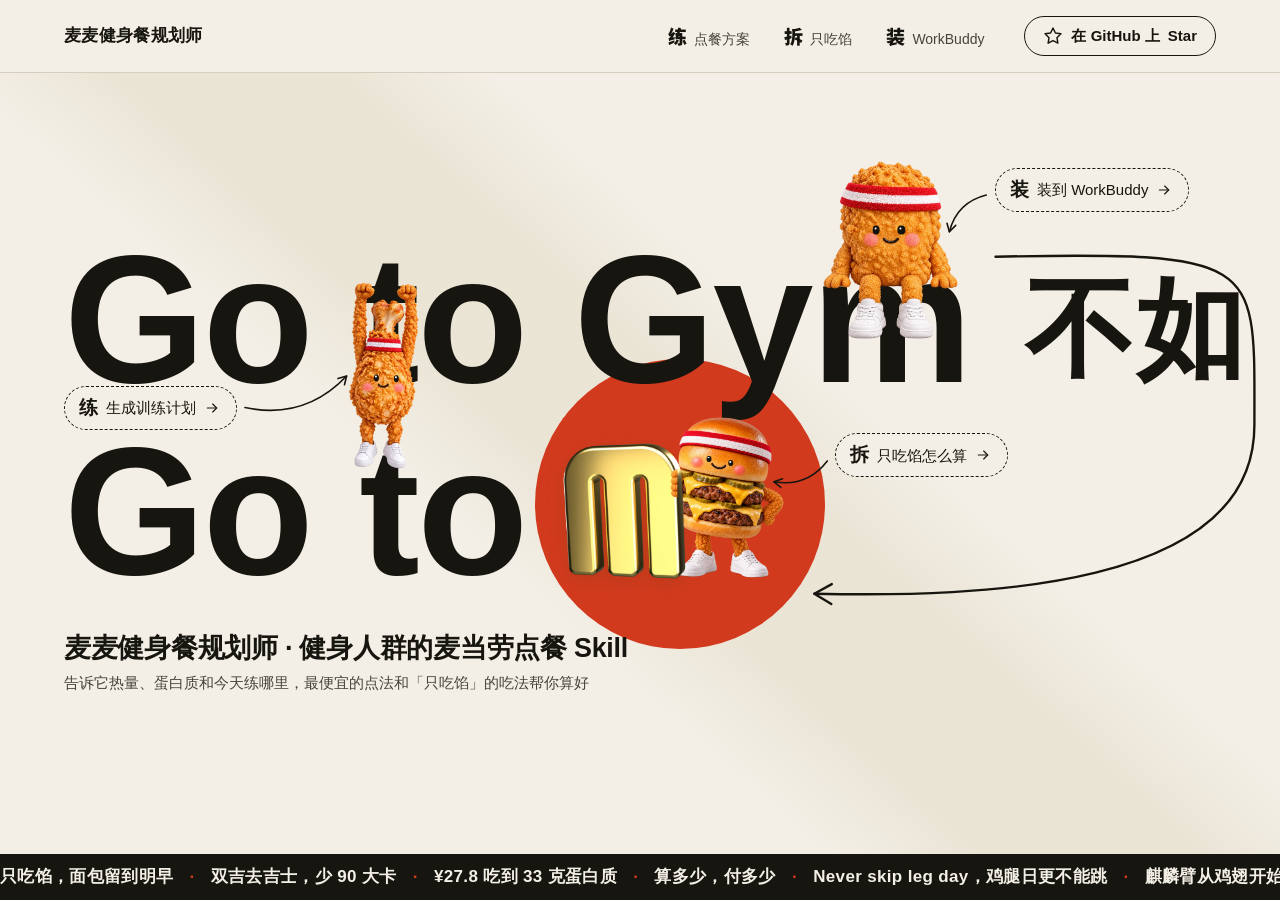
==== commit b43e304f: "网站页眉、页脚和页面标题改为「麦麦健身餐规划师」" ====
--- a/site/index.html
+++ b/site/index.html
@@ -3,9 +3,9 @@
 <head>
 <meta charset="utf-8">
 <meta name="viewport" content="width=device-width, initial-scale=1">
-<title>Gyᗰ 麦门健身房</title>
+<title>麦麦健身餐规划师</title>
 <meta name="description" content="麦麦健身餐规划师，健身人群的麦当劳点餐 Skill：告诉它热量上限、蛋白质目标和今天练哪里，它在你附近的麦当劳算出最便宜的点法，精确到「下单去吉士」「到手只吃馅、面包留到明早」。">
-<meta property="og:title" content="Gyᗰ 麦门健身房：Go to Gym 不如 Go to ᗰ">
+<meta property="og:title" content="麦麦健身餐规划师：Go to Gym 不如 Go to ᗰ">
 <meta property="og:description" content="告诉它热量和蛋白质，最便宜的点法和「只吃馅」的吃法帮你算好。">
 <meta name="theme-color" content="#F3EFE6">
 <link rel="icon" href="assets/img/gold-m.webp" type="image/webp">
@@ -43,8 +43,8 @@
 
 <header class="top">
   <div class="wrap">
-    <a class="brand" href="#" data-go="" aria-label="Gyᗰ 麦门健身房，回到首页">
-      <span class="gy">Gy<span class="m"><svg aria-hidden="true"><use href="#g-m"/></svg></span></span><span class="cn">麦门健身房</span>
+    <a class="brand" href="#" data-go="" aria-label="麦麦健身餐规划师，回到首页">
+      <span class="cn">麦麦健身餐规划师</span>
     </a>
     <!-- 单字 + 不重复单字的短说明；当前页（router.js 标 aria-current）下面一道红笔线。GitHub 由右边的 Star 按钮负责，不再单列 -->
     <nav class="nav" aria-label="主导航">
@@ -382,7 +382,7 @@
       <a class="bow" href="#/装" data-go="装" style="--ar:1.018;--sx:11.48%;--sy:64.22%;--sw:76.81%;--sh:34.72%"><img src="assets/img/bow-nugget.webp" alt="" width="366" height="360" loading="lazy"><span class="sign"><b>装</b><span>WorkBuddy</span></span></a>
     </nav>
     <div class="credits">
-      <a class="brand" href="#" data-go="" aria-label="Gyᗰ 麦门健身房，回到首页"><span class="gy">Gy<span class="m"><svg aria-hidden="true"><use href="#g-m"/></svg></span></span><span class="cn">麦门健身房</span></a>
+      <a class="brand" href="#" data-go="" aria-label="麦麦健身餐规划师，回到首页"><span class="cn">麦麦健身餐规划师</span></a>
       <p>本项目是麦当劳程序员节创意开发大赛的参赛作品，不是麦当劳官方产品。除整份营养外，数字均为估算，<span class="nw">仅供参考</span>，<span class="nw">不构成营养建议</span>。</p>
       <p class="links"><a href="https://github.com/linzhiqin2003/maimen-gym/blob/main/LICENSE" data-repo-path="LICENSE">MIT License</a><a href="https://github.com/linzhiqin2003/maimen-gym" data-repo>GitHub</a></p>
     </div>
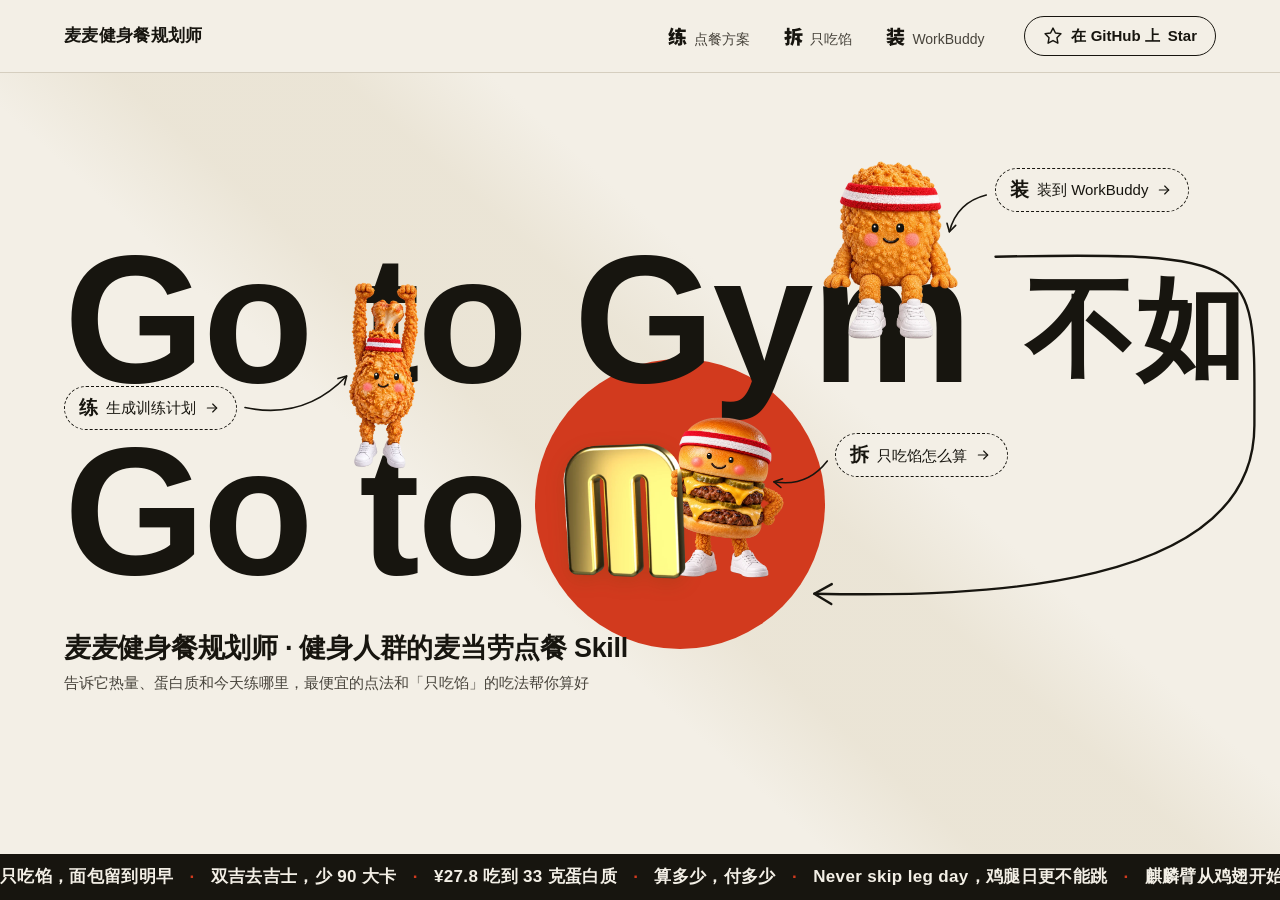
==== commit e2211a24: "「装」页加 Windows 安装命令，复制按钮改为复制所在命令块；README 横幅换成用户做的图" ====
--- a/site/index.html
+++ b/site/index.html
@@ -329,12 +329,20 @@
     <ol class="ins-steps">
       <li class="ins-step" data-from="42" data-to="58.5">
         <div class="ins-step-h"><span class="stamp" aria-hidden="true">01</span><h3>装 Skill</h3><button class="ins-jump" type="button" data-at="42" aria-label="在教程里看这一组（0:42）"><svg viewBox="0 0 24 24" aria-hidden="true"><path d="M8 5.5v13l11-6.5z"/></svg>0:42</button></div>
-        <div class="code" aria-label="安装命令">
-          <span class="ln"><span class="pr">$</span><span id="cloneCmd">git clone https://github.com/linzhiqin2003/maimen-gym.git</span></span>
+        <p class="os">macOS · 终端</p>
+        <div class="code" aria-label="macOS 安装命令">
+          <span class="ln"><span class="pr">$</span>git clone https://github.com/linzhiqin2003/maimen-gym.git</span>
           <span class="ln"><span class="pr">$</span>cd maimen-gym &amp;&amp; python3 install.py --target workbuddy</span>
-          <button class="copy" type="button" id="copyBtn" aria-label="复制命令"><svg class="i"><use href="#i-copy"/></svg></button>
-        </div>
-        <p class="note">装好后在 WorkBuddy 的技能页确认 maimen-gym 已开启</p>
+          <button class="copy" type="button" aria-label="复制 macOS 安装命令"><svg class="i"><use href="#i-copy"/></svg></button>
+        </div>
+        <p class="os">Windows · PowerShell</p>
+        <div class="code" aria-label="Windows 安装命令">
+          <span class="ln"><span class="pr">&gt;</span>git clone https://github.com/linzhiqin2003/maimen-gym.git</span>
+          <span class="ln"><span class="pr">&gt;</span>cd maimen-gym</span>
+          <span class="ln"><span class="pr">&gt;</span>py install.py --target workbuddy</span>
+          <button class="copy" type="button" aria-label="复制 Windows 安装命令"><svg class="i"><use href="#i-copy"/></svg></button>
+        </div>
+        <p class="note">装好后在 WorkBuddy 的技能页确认 maimen-gym 已开启。Windows 上没有 <code>py</code> 命令时换成 <code>python</code></p>
       </li>
       <li class="ins-step" data-from="58.5" data-to="83">
         <div class="ins-step-h"><span class="stamp" aria-hidden="true">02</span><h3>接麦当劳 MCP</h3><button class="ins-jump" type="button" data-at="58.5" aria-label="在教程里看这一组（0:58）"><svg viewBox="0 0 24 24" aria-hidden="true"><path d="M8 5.5v13l11-6.5z"/></svg>0:58</button></div>
@@ -343,7 +351,7 @@
       <li class="ins-step" data-from="83" data-to="105.5">
         <div class="ins-step-h"><span class="stamp" aria-hidden="true">03</span><h3>开口说一句</h3><button class="ins-jump" type="button" data-at="83" aria-label="在教程里看这一组（1:23）"><svg viewBox="0 0 24 24" aria-hidden="true"><path d="M8 5.5v13l11-6.5z"/></svg>1:23</button></div>
         <p>新建任务，直接说：</p>
-        <p class="say">「今晚练腿，500 大卡以内，蛋白质 30 克，人民广场附近」</p>
+        <p class="say">「今晚 500 大卡以内，蛋白质 30 克，人民广场附近」</p>
       </li>
     </ol>
 
--- a/site/assets/css/site.css
+++ b/site/assets/css/site.css
@@ -684,6 +684,8 @@
 .ins-step .say{margin-top:6px;font-size:21px;line-height:1.5;font-weight:600;color:var(--ink)}
 .ins-step .code{margin-top:16px;padding:16px 56px 16px 18px;font-size:13px}
 .ins-step .note{font-size:14px;color:var(--ink-3)}
+.ins-step .os{margin:16px 0 0;font-size:13px;line-height:1.4;color:var(--ink-3);letter-spacing:.02em}
+.ins-step .os+.code{margin-top:6px}
 #v-install .sub-head{margin-top:104px}
 @media (max-width:900px){
   .ins-steps{grid-template-columns:minmax(0,1fr)}
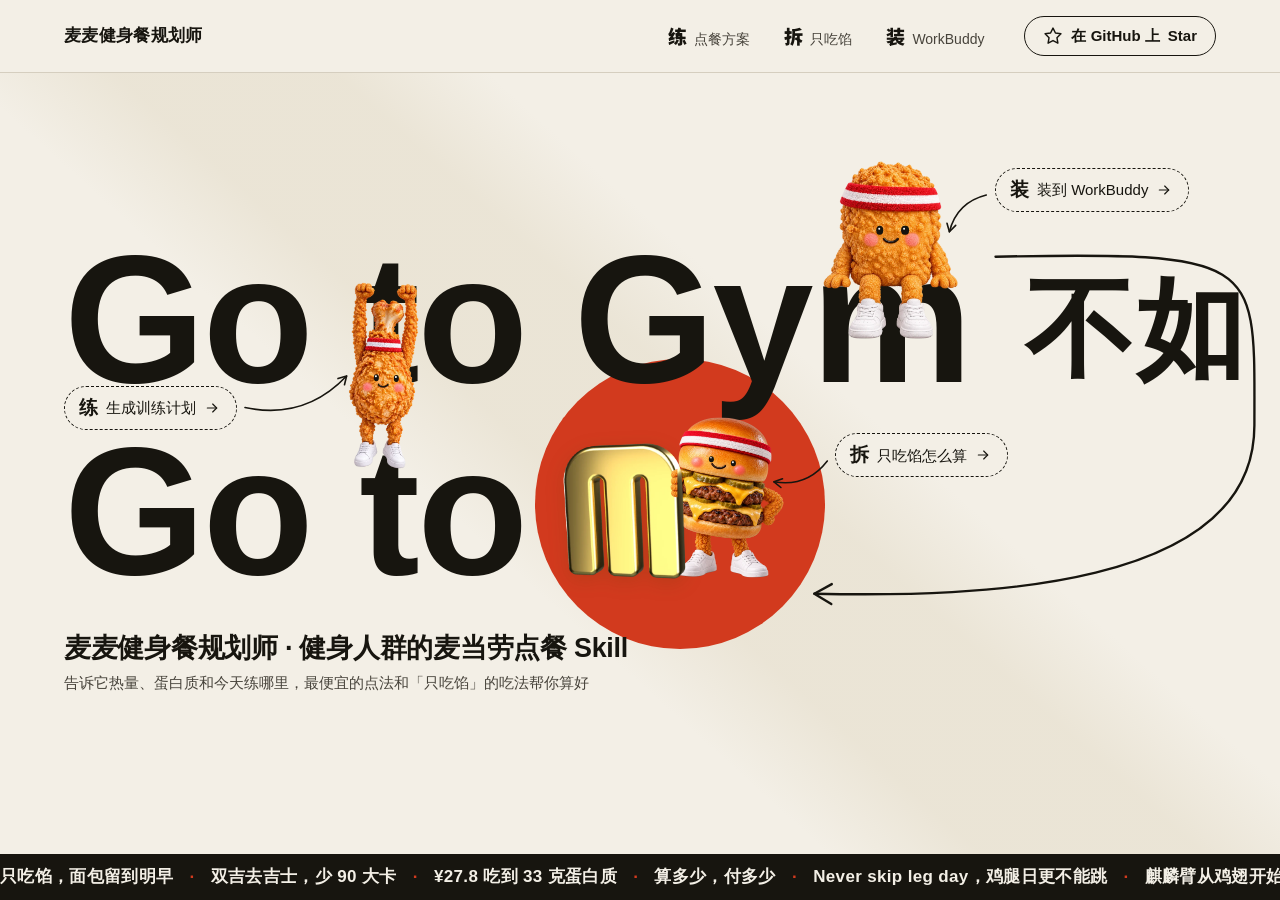
==== commit f611fb3e: "项目改名 McFit Meal Planner：仓库、Skill 名和安装目录改成 mcfit-meal-planner，安装时删掉改名前的 maimen-gym；宣传片 v6 结尾换成新仓库名" ====
--- a/site/index.html
+++ b/site/index.html
@@ -52,7 +52,7 @@
       <a href="#/拆" data-go="拆"><b>拆</b><span>只吃馅</span><svg class="nav-pen" viewBox="0 0 302 24" preserveAspectRatio="none" aria-hidden="true"><path pathLength="1" d="M4.0 8.0 C5.0 9.5 6.7 15.7 10.0 17.0 C13.3 18.3 14.1 17.0 24.0 16.0 C54.4 12.3 115.3 9.0 161.0 9.3 C206.7 8.8 252.3 11.6 298.0 13.7"/></svg></a>
       <a href="#/装" data-go="装"><b>装</b><span>WorkBuddy</span><svg class="nav-pen" viewBox="0 0 302 24" preserveAspectRatio="none" aria-hidden="true"><path pathLength="1" d="M4.0 8.0 C5.0 9.5 6.7 15.7 10.0 17.0 C13.3 18.3 14.1 17.0 24.0 16.0 C54.4 12.3 115.3 9.0 161.0 9.3 C206.7 8.8 252.3 11.6 298.0 13.7"/></svg></a>
     </nav>
-    <a class="btn btn-line btn-sm" href="https://github.com/linzhiqin2003/maimen-gym" data-repo aria-label="在 GitHub 上 Star"><svg class="i"><use href="#i-star"/></svg><span class="btn-long">在 GitHub 上 </span>Star</a>
+    <a class="btn btn-line btn-sm" href="https://github.com/linzhiqin2003/mcfit-meal-planner" data-repo aria-label="在 GitHub 上 Star"><svg class="i"><use href="#i-star"/></svg><span class="btn-long">在 GitHub 上 </span>Star</a>
   </div>
 </header>
 
@@ -331,18 +331,18 @@
         <div class="ins-step-h"><span class="stamp" aria-hidden="true">01</span><h3>装 Skill</h3><button class="ins-jump" type="button" data-at="42" aria-label="在教程里看这一组（0:42）"><svg viewBox="0 0 24 24" aria-hidden="true"><path d="M8 5.5v13l11-6.5z"/></svg>0:42</button></div>
         <p class="os">macOS · 终端</p>
         <div class="code" aria-label="macOS 安装命令">
-          <span class="ln"><span class="pr">$</span>git clone https://github.com/linzhiqin2003/maimen-gym.git</span>
-          <span class="ln"><span class="pr">$</span>cd maimen-gym &amp;&amp; python3 install.py --target workbuddy</span>
+          <span class="ln"><span class="pr">$</span>git clone https://github.com/linzhiqin2003/mcfit-meal-planner.git</span>
+          <span class="ln"><span class="pr">$</span>cd mcfit-meal-planner &amp;&amp; python3 install.py --target workbuddy</span>
           <button class="copy" type="button" aria-label="复制 macOS 安装命令"><svg class="i"><use href="#i-copy"/></svg></button>
         </div>
         <p class="os">Windows · PowerShell</p>
         <div class="code" aria-label="Windows 安装命令">
-          <span class="ln"><span class="pr">&gt;</span>git clone https://github.com/linzhiqin2003/maimen-gym.git</span>
-          <span class="ln"><span class="pr">&gt;</span>cd maimen-gym</span>
+          <span class="ln"><span class="pr">&gt;</span>git clone https://github.com/linzhiqin2003/mcfit-meal-planner.git</span>
+          <span class="ln"><span class="pr">&gt;</span>cd mcfit-meal-planner</span>
           <span class="ln"><span class="pr">&gt;</span>py install.py --target workbuddy</span>
           <button class="copy" type="button" aria-label="复制 Windows 安装命令"><svg class="i"><use href="#i-copy"/></svg></button>
         </div>
-        <p class="note">装好后在 WorkBuddy 的技能页确认 maimen-gym 已开启。Windows 上没有 <code>py</code> 命令时换成 <code>python</code></p>
+        <p class="note">装好后在 WorkBuddy 的技能页确认 mcfit-meal-planner 已开启。Windows 上没有 <code>py</code> 命令时换成 <code>python</code></p>
       </li>
       <li class="ins-step" data-from="58.5" data-to="83">
         <div class="ins-step-h"><span class="stamp" aria-hidden="true">02</span><h3>接麦当劳 MCP</h3><button class="ins-jump" type="button" data-at="58.5" aria-label="在教程里看这一组（0:58）"><svg viewBox="0 0 24 24" aria-hidden="true"><path d="M8 5.5v13l11-6.5z"/></svg>0:58</button></div>
@@ -372,7 +372,7 @@
         <div class="od-tip" id="odTip" role="status" hidden></div>
       </div>
       <div class="od-acts">
-        <a class="od-dl" href="https://github.com/linzhiqin2003/maimen-gym/blob/main/data/ingredient_library.json" data-repo-path="data/ingredient_library.json"><svg class="i"><use href="#i-download"/></svg>下载 ingredient_library.json</a>
+        <a class="od-dl" href="https://github.com/linzhiqin2003/mcfit-meal-planner/blob/main/data/ingredient_library.json" data-repo-path="data/ingredient_library.json"><svg class="i"><use href="#i-download"/></svg>下载 ingredient_library.json</a>
         <span class="od-meta">JSON · 34 KB · 热量、蛋白质、脂肪、碳水、钠、钙，每项都带误差 · MIT 许可</span>
       </div>
     </section>
@@ -392,7 +392,7 @@
     <div class="credits">
       <a class="brand" href="#" data-go="" aria-label="麦麦健身餐规划师，回到首页"><span class="cn">麦麦健身餐规划师</span></a>
       <p>本项目是麦当劳程序员节创意开发大赛的参赛作品，不是麦当劳官方产品。除整份营养外，数字均为估算，<span class="nw">仅供参考</span>，<span class="nw">不构成营养建议</span>。</p>
-      <p class="links"><a href="https://github.com/linzhiqin2003/maimen-gym/blob/main/LICENSE" data-repo-path="LICENSE">MIT License</a><a href="https://github.com/linzhiqin2003/maimen-gym" data-repo>GitHub</a></p>
+      <p class="links"><a href="https://github.com/linzhiqin2003/mcfit-meal-planner/blob/main/LICENSE" data-repo-path="LICENSE">MIT License</a><a href="https://github.com/linzhiqin2003/mcfit-meal-planner" data-repo>GitHub</a></p>
     </div>
   </div>
 </footer>
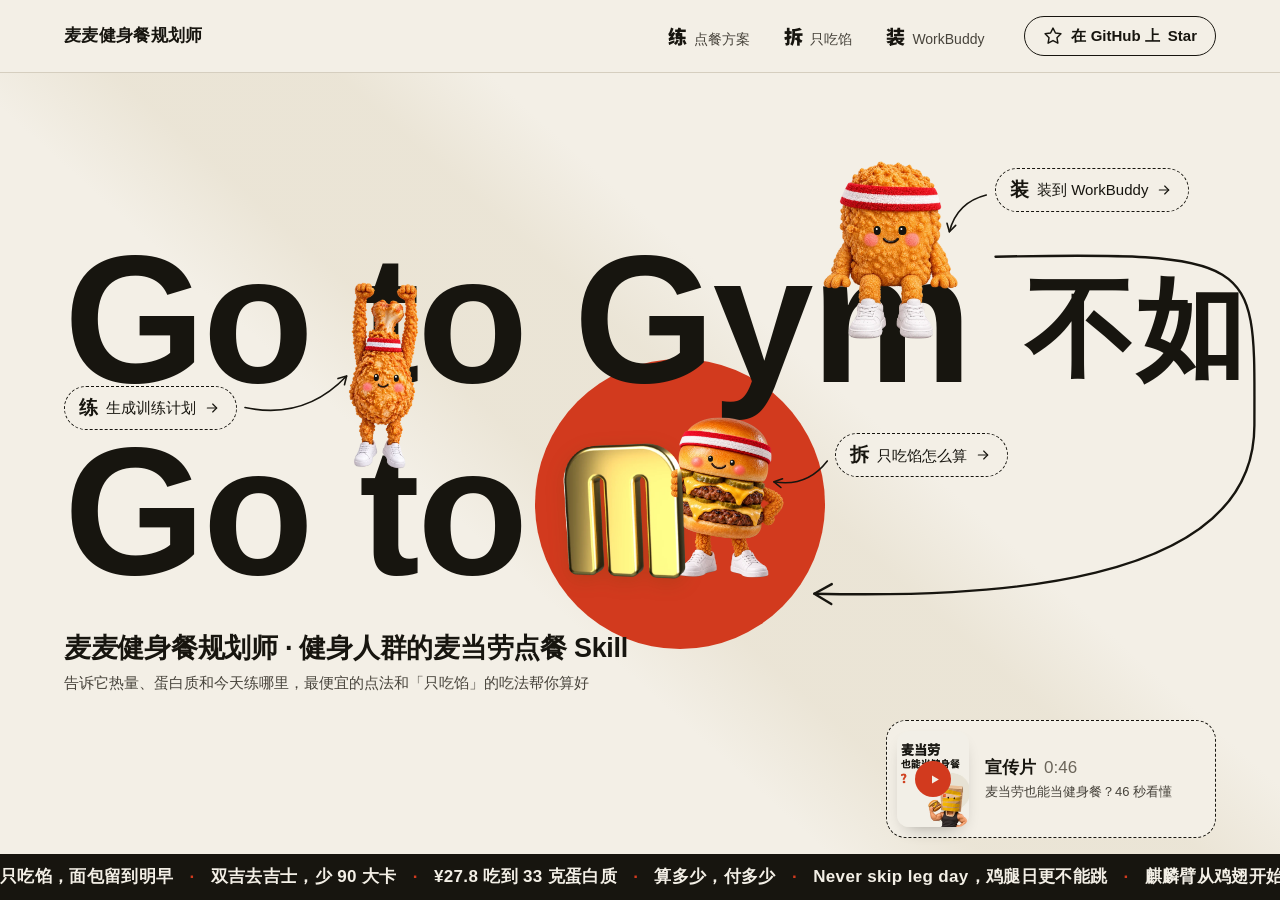
==== commit 38164f42: "首页加宣传片入口卡（mockup B 版）和播放弹窗；手机「装」页不再放宣传片" ====
--- a/site/index.html
+++ b/site/index.html
@@ -27,6 +27,7 @@
     <symbol id="i-ok" viewBox="0 0 24 24"><circle cx="12" cy="12" r="11"/><path d="m7.5 12.3 3 3 6-6.6"/></symbol>
     <symbol id="i-pin" viewBox="0 0 24 24"><path d="M20 10c0 5-5.54 10.19-7.4 11.8a1 1 0 0 1-1.2 0C9.54 20.19 4 15 4 10a8 8 0 0 1 16 0"/><circle cx="12" cy="10" r="3"/></symbol>
     <symbol id="i-minus" viewBox="0 0 24 24"><path d="M5 12h14"/></symbol>
+  <symbol id="i-x" viewBox="0 0 24 24"><path d="M6 6l12 12"/><path d="M18 6L6 18"/></symbol>
     <symbol id="i-plus" viewBox="0 0 24 24"><path d="M5 12h14"/><path d="M12 5v14"/></symbol>
     <symbol id="i-click" viewBox="0 0 24 24"><path d="M14 4.1 12 6"/><path d="m5.1 8-2.9-.8"/><path d="m6 12-1.9 2"/><path d="M7.2 2.2 8 5.1"/><path d="M9.04 9.69a.5.5 0 0 1 .65-.65l11 4.5a.5.5 0 0 1-.07.95l-4.35 1.04a1 1 0 0 0-.74.74l-1.04 4.35a.5.5 0 0 1-.95.07z"/></symbol>
     <symbol id="i-ban" viewBox="0 0 24 24"><circle cx="12" cy="12" r="9"/><path d="m5.7 5.7 12.6 12.6"/></symbol>
@@ -69,6 +70,11 @@
     <p class="sub"><span class="nw">麦麦健身餐规划师</span> · <span class="nw">健身人群的麦当劳点餐 Skill</span><span class="sub2">告诉它热量、蛋白质和今天练哪里，最便宜的点法和「只吃馅」的吃法帮你算好</span></p>
     <div class="crew2" id="crew2" aria-label="三个入口"></div>
   </section>
+  <!-- 宣传片入口（docs/mockups/home-promo 的 B 版，用户 10-19 选定）：电脑在主视觉右下角，手机跟在三个入口下面；点开在弹窗里播放（promo.js） -->
+  <button class="promo-entry" type="button" aria-haspopup="dialog" aria-controls="promoDlg">
+    <span class="promo-thumb"><img src="assets/img/promo-poster.webp" alt="" width="540" height="960"><span class="promo-play"><svg viewBox="0 0 24 24" aria-hidden="true"><path d="M8 5.5v13l11-6.5z"/></svg></span></span>
+    <span class="promo-txt"><b>宣传片<i>0:46</i></b><span>麦当劳也能当健身餐？46 秒看懂</span></span>
+  </button>
   <!-- 底部跑马灯：两组完全相同的内容首尾相接，整条左移一组的宽度后回到起点，看起来无缝。
        说人话的短句，数字都有出处：双吉整份 429、去吉士 339（拆页零件清单）；¥27.8 / 33 克蛋白质（拆页省钱对比）；
        「算多少，付多少」= 每个方案下单前过官方算价、你确认后才下单；后三句是训练单上的部位口号（app.js PARTS） -->
@@ -397,12 +403,22 @@
   </div>
 </footer>
 
+<!-- 首页宣传片弹窗：原生 dialog（Esc 关闭、焦点圈在弹窗里都由浏览器负责）；点遮罩或关闭键关掉，关掉就暂停，再打开接着放 -->
+<dialog class="promo-dlg" id="promoDlg" aria-label="宣传片">
+  <div class="promo-box">
+    <video id="homePromo" preload="none" playsinline controls poster="assets/img/promo-poster.webp" src="assets/video/promo.mp4"></video>
+    <p class="promo-fail" role="status">视频暂时加载不出来，刷新一下试试</p>
+    <button class="promo-x" type="button" aria-label="关闭宣传片" autofocus><svg class="i"><use href="#i-x"/></svg></button>
+  </div>
+</dialog>
+
 <script src="assets/js/router.js"></script>
 <script src="assets/js/app.js" defer></script>
 <script src="assets/js/home.js" defer></script>
 <script src="assets/js/parts.js" defer></script>
 <script src="assets/js/train-pen.js" defer></script>
 <script src="assets/js/install.js" defer></script>
+<script src="assets/js/promo.js" defer></script>
 <script src="assets/js/opendata.js" defer></script>
 </body>
 </html>
--- a/site/assets/css/site.css
+++ b/site/assets/css/site.css
@@ -409,6 +409,42 @@
   .ticker span{font-size:15px}
 }
 @media (prefers-reduced-motion:reduce){.ticker-track{animation:none}.stage.ready .focus-disc,.stage.ready .focus-loop path{animation:none}}
+/* ---------- 首页宣传片入口（docs/mockups/home-promo 的 B 版，用户 10-19 选定） ----------
+   电脑：主视觉右下角、跑马灯上方一张虚线框横卡，右边和内容区（.wrap）右边对齐；
+   手机（≤640）：跟在三个入口下面，在文档流里（home.js 按入口实际占的高度留下内边距），屏幕再矮也压不到入口。
+   点开是原生 dialog 里的竖版视频（promo.js） */
+.promo-entry{position:absolute;z-index:4;right:max(var(--gutter),calc((100% - 1408px) / 2 + var(--gutter)));bottom:62px;display:flex;align-items:center;gap:16px;width:330px;padding:10px 18px 10px 10px;border:1.5px dashed var(--ink);border-radius:20px;background:var(--paper);color:var(--ink);font:inherit;text-align:left;cursor:pointer;transition:transform .25s cubic-bezier(.3,1.5,.5,1);animation:pill-in .5s cubic-bezier(.3,1.4,.5,1) 1.1s both}
+.promo-entry:hover{transform:translateY(-2px)}
+.promo-entry:focus-visible{outline:3px solid var(--ink);outline-offset:4px}
+.promo-thumb{position:relative;flex:0 0 72px;border-radius:12px;overflow:hidden;line-height:0;box-shadow:0 8px 18px -10px rgba(23,21,15,.45)}
+.promo-thumb img{display:block;width:100%;height:auto;aspect-ratio:3/4;object-fit:cover;object-position:50% 0}   /* 只露海报上半截（标题和纸袋人），卡片矮一些，窗口矮时不碰绕回 ᗰ 的箭头 */
+.promo-play{position:absolute;left:50%;top:50%;display:grid;place-items:center;width:36px;height:36px;margin:-18px 0 0 -18px;border-radius:50%;background:var(--red);color:var(--paper);transition:transform .25s cubic-bezier(.3,1.5,.5,1)}
+.promo-play svg{width:15px;height:15px;margin-left:2px;fill:currentColor}
+.promo-entry:hover .promo-play{transform:scale(1.1)}
+.promo-txt{display:flex;flex-direction:column;gap:4px;min-width:0}
+.promo-txt b{font-size:17px;font-weight:700;line-height:1.3}
+.promo-txt i{margin-left:8px;font-style:normal;font-weight:500;color:var(--ink-3)}
+.promo-txt span{font-size:13px;line-height:1.45;color:var(--ink-2)}
+.promo-dlg{max-width:none;max-height:none;margin:auto;padding:0;border:0;background:transparent;overflow:visible}
+.promo-dlg::backdrop{background:rgba(23,21,15,.78)}
+.promo-box{position:relative}
+.promo-dlg video{display:block;width:min(92vw,calc(86svh * 9 / 16),450px);height:auto;aspect-ratio:9/16;border-radius:18px;background:var(--code)}
+.promo-x{position:absolute;top:0;right:-56px;display:grid;place-items:center;width:42px;height:42px;padding:0;border:0;border-radius:50%;background:var(--paper);color:var(--ink);cursor:pointer}
+.promo-x svg.i{width:20px;height:20px;stroke-width:2}
+.promo-x:focus-visible{outline:3px solid var(--paper);outline-offset:3px}
+.promo-dlg video:focus{outline:none}.promo-dlg video:focus-visible{outline:3px solid var(--paper);outline-offset:3px}   /* 打开时焦点落在关闭键（autofocus），视频不出浏览器默认的蓝框 */
+.promo-fail{display:none;position:absolute;left:12px;right:12px;bottom:64px;margin:0;padding:10px 14px;border-radius:8px;background:rgba(23,21,15,.82);color:var(--paper);font-size:14px;text-align:center}
+.promo-dlg.failed .promo-fail{display:block}
+@media (max-width:640px){
+  .home{flex-direction:column;justify-content:center}   /* 后面手机首页那段还设了 align-items:center，入口卡用 align-self 撑满 */
+  .promo-entry{position:relative;right:auto;bottom:auto;align-self:stretch;width:auto;margin:0 var(--gutter) 28px;padding:8px 14px 8px 8px;gap:14px;border-radius:16px}
+  .promo-thumb{flex-basis:58px;border-radius:10px}
+  .promo-play{width:30px;height:30px;margin:-15px 0 0 -15px}
+  .promo-play svg{width:13px;height:13px}
+  .promo-txt b{font-size:16px}
+  .promo-x{top:-52px;right:0}
+}
+@media (prefers-reduced-motion:reduce){.promo-entry,.promo-play{animation:none;transition:none}}
 .stage:not(.ready) .crew2{opacity:0}
 .hb{position:absolute;display:block;pointer-events:auto;cursor:pointer;-webkit-tap-highlight-color:transparent;outline:none}
 .hb:focus-visible .hb-body{outline:2px solid var(--ink);outline-offset:6px;border-radius:12px}
@@ -694,8 +730,7 @@
 }
 @media (max-width:640px){
   .ins-screens{grid-template-columns:minmax(0,1fr);gap:28px}
-  .ins-side{display:grid;grid-template-columns:150px minmax(0,1fr);gap:18px;align-items:end}
-  .ins-side .ins-cap{flex-direction:column;gap:4px;margin:0 0 6px}
+  .ins-side{display:none}   /* 手机上宣传片只在首页入口卡里放（用户 10-19 定），这里只留教程 */
   .ins-play{width:64px;height:64px;margin:-32px 0 0 -32px}
   .ins-play svg{width:26px;height:26px}
   .ins-play.sm{width:46px;height:46px;margin:-23px 0 0 -23px}
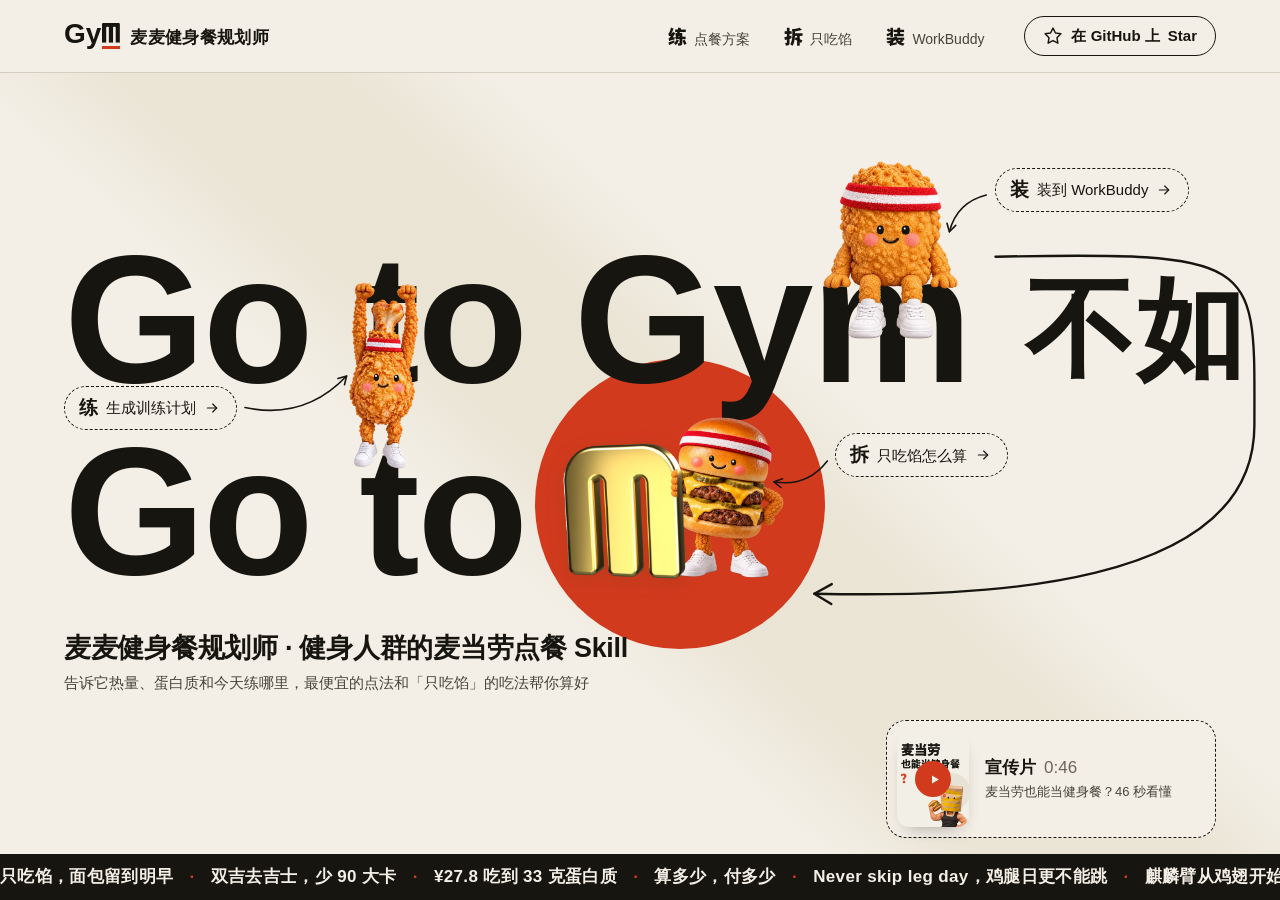
==== commit 8735c641: "页眉页脚放回 Gyᗰ 标志（800 以下页眉排两行、410 以下 Star 只留短字）；宣传片入口卡在矮窗口退成胶囊或排到副标题下面" ====
--- a/site/index.html
+++ b/site/index.html
@@ -45,7 +45,7 @@
 <header class="top">
   <div class="wrap">
     <a class="brand" href="#" data-go="" aria-label="麦麦健身餐规划师，回到首页">
-      <span class="cn">麦麦健身餐规划师</span>
+      <span class="gy">Gy<span class="m"><svg aria-hidden="true"><use href="#g-m"/></svg></span></span><span class="cn">麦麦健身餐规划师</span>
     </a>
     <!-- 单字 + 不重复单字的短说明；当前页（router.js 标 aria-current）下面一道红笔线。GitHub 由右边的 Star 按钮负责，不再单列 -->
     <nav class="nav" aria-label="主导航">
@@ -396,7 +396,7 @@
       <a class="bow" href="#/装" data-go="装" style="--ar:1.018;--sx:11.48%;--sy:64.22%;--sw:76.81%;--sh:34.72%"><img src="assets/img/bow-nugget.webp" alt="" width="366" height="360" loading="lazy"><span class="sign"><b>装</b><span>WorkBuddy</span></span></a>
     </nav>
     <div class="credits">
-      <a class="brand" href="#" data-go="" aria-label="麦麦健身餐规划师，回到首页"><span class="cn">麦麦健身餐规划师</span></a>
+      <a class="brand" href="#" data-go="" aria-label="麦麦健身餐规划师，回到首页"><span class="gy">Gy<span class="m"><svg aria-hidden="true"><use href="#g-m"/></svg></span></span><span class="cn">麦麦健身餐规划师</span></a>
       <p>本项目是麦当劳程序员节创意开发大赛的参赛作品，不是麦当劳官方产品。除整份营养外，数字均为估算，<span class="nw">仅供参考</span>，<span class="nw">不构成营养建议</span>。</p>
       <p class="links"><a href="https://github.com/linzhiqin2003/mcfit-meal-planner/blob/main/LICENSE" data-repo-path="LICENSE">MIT License</a><a href="https://github.com/linzhiqin2003/mcfit-meal-planner" data-repo>GitHub</a></p>
     </div>
--- a/site/assets/css/site.css
+++ b/site/assets/css/site.css
@@ -286,14 +286,18 @@
   .calc-row{grid-template-columns:minmax(0,1fr);row-gap:32px}
   .calc-txt>p{max-width:none}
 }
+/* 页眉两行：品牌 + Star 一行，导航单独一行。品牌、导航、完整 Star 按钮排一行要约 770px，再窄就会横向溢出（留 30px 余量） */
+@media (max-width:800px){
+  .top .wrap{height:auto;padding-top:12px;padding-bottom:4px;flex-wrap:wrap;column-gap:10px;row-gap:8px}
+  .nav{order:3;width:100%;margin-left:0;justify-content:space-between;gap:0;border-top:1px solid var(--rule)}
+  .nav a{padding:12px 0 11px}
+  .top .btn-sm{margin-left:auto}
+}
 @media (max-width:640px){
   :root{--gutter:20px}
   body{font-size:15px}
-  .top .wrap{height:auto;padding-top:12px;padding-bottom:4px;flex-wrap:wrap;column-gap:10px;row-gap:8px}
-  .nav{display:flex;order:3;width:100%;margin-left:0;justify-content:space-between;gap:0;font-size:14px;border-top:1px solid var(--rule)}
-  .nav a{padding:12px 0 11px}
   .nav b{font-size:17px}
-  .top .btn-sm{margin-left:auto;height:40px;padding:0 13px;gap:6px;font-size:14px}
+  .top .btn-sm{height:40px;padding:0 13px;gap:6px;font-size:14px}
   .top .btn-sm svg.i{width:16px;height:16px}
   .brand{gap:8px}
   .brand .gy{font-size:24px}
@@ -410,7 +414,7 @@
 }
 @media (prefers-reduced-motion:reduce){.ticker-track{animation:none}.stage.ready .focus-disc,.stage.ready .focus-loop path{animation:none}}
 /* ---------- 首页宣传片入口（docs/mockups/home-promo 的 B 版，用户 10-19 选定） ----------
-   电脑：主视觉右下角、跑马灯上方一张虚线框横卡，右边和内容区（.wrap）右边对齐；
+   电脑：主视觉右下角、跑马灯上方一张虚线框横卡，右边和内容区（.wrap）右边对齐；窗口矮放不下时换成胶囊（.promo-mini）或排到副标题下面（.promo-flow）；
    手机（≤640）：跟在三个入口下面，在文档流里（home.js 按入口实际占的高度留下内边距），屏幕再矮也压不到入口。
    点开是原生 dialog 里的竖版视频（promo.js） */
 .promo-entry{position:absolute;z-index:4;right:max(var(--gutter),calc((100% - 1408px) / 2 + var(--gutter)));bottom:62px;display:flex;align-items:center;gap:16px;width:330px;padding:10px 18px 10px 10px;border:1.5px dashed var(--ink);border-radius:20px;background:var(--paper);color:var(--ink);font:inherit;text-align:left;cursor:pointer;transition:transform .25s cubic-bezier(.3,1.5,.5,1);animation:pill-in .5s cubic-bezier(.3,1.4,.5,1) 1.1s both}
@@ -425,6 +429,16 @@
 .promo-txt b{font-size:17px;font-weight:700;line-height:1.3}
 .promo-txt i{margin-left:8px;font-style:normal;font-weight:500;color:var(--ink-3)}
 .promo-txt span{font-size:13px;line-height:1.45;color:var(--ink-2)}
+/* 窗口矮、右下角放不下横卡时（home.js 判断）：先换成一行的胶囊（promo-mini，样式同入口标签），
+   还放不下就把横卡排到副标题下面、仍靠右（promo-flow，上外边距由 home.js 设） */
+.home.promo-mini .promo-entry{width:auto;height:44px;padding:0 18px 0 4px;gap:10px;border-radius:999px}
+.home.promo-mini .promo-thumb{flex:0 0 34px;height:34px;border-radius:50%;box-shadow:none}
+.home.promo-mini .promo-thumb img,.home.promo-mini .promo-txt span{display:none}
+.home.promo-mini .promo-play{width:34px;height:34px;margin:-17px 0 0 -17px}
+.home.promo-mini .promo-play svg{width:13px;height:13px}
+.home.promo-mini .promo-txt b{font-size:16px;line-height:1}
+.home.promo-flow{flex-direction:column;justify-content:center}
+.home.promo-flow .promo-entry{position:relative;right:auto;bottom:auto;align-self:flex-end;margin:0 max(var(--gutter),calc((100% - 1408px) / 2 + var(--gutter))) 16px 0}
 .promo-dlg{max-width:none;max-height:none;margin:auto;padding:0;border:0;background:transparent;overflow:visible}
 .promo-dlg::backdrop{background:rgba(23,21,15,.78)}
 .promo-box{position:relative}
@@ -680,7 +694,7 @@
   .pen-note .pen-hook{width:20px;height:20px}
 }
 @media (max-width:640px){.coach .vs{grid-template-columns:minmax(0,1fr)}}
-@media (max-width:360px){.top .btn-long{display:none}}   /* 320 宽品牌名和完整按钮放不下一行，按钮只留「☆ Star」 */
+@media (max-width:410px){.top .btn-long{display:none}}   /* 「Gyᗰ 麦麦健身餐规划师」约 173px + 完整按钮 168px 要 391px 才放得下一行；410 以下按钮只留「☆ Star」 */
 /* ---------- 「装」页 · 双屏并排（docs/mockups/install/v3-pair.html，用户选定） ----------
    横版教程和竖版宣传片等高并排（宣传片列宽 300px，教程 16:9 占其余宽度时两者高度相近，底边对齐）；
    下面「三组动作」一行三列，每组的时间按钮跳到教程对应一段，正在播的那一组印章填红（install.js 加 .on） */
@@ -915,8 +929,9 @@
   .page-head{grid-template-columns:auto 1fr;column-gap:20px}
   .page-avatar{height:110px}
 }
+@media (max-width:800px){.home{min-height:calc(100svh - 109px)}}   /* 800 以下顶栏两行（品牌 + 按钮、导航），实测 108.5px */
 @media (max-width:640px){
-  .home{min-height:calc(100svh - 107px);align-items:center}  /* 手机顶栏两行（品牌 + 按钮、导航），实测 107px */
+  .home{min-height:calc(100svh - 107px);align-items:center}  /* 手机字号小一号，实测 107px */
   .stage{padding-top:56px;padding-bottom:150px}
   .mega{font-size:19.6vw;line-height:calc(.95em + 6px)}
   .mega .ru{display:block;margin:.02em 0 .06em;font-size:.46em;line-height:1.25;vertical-align:0}
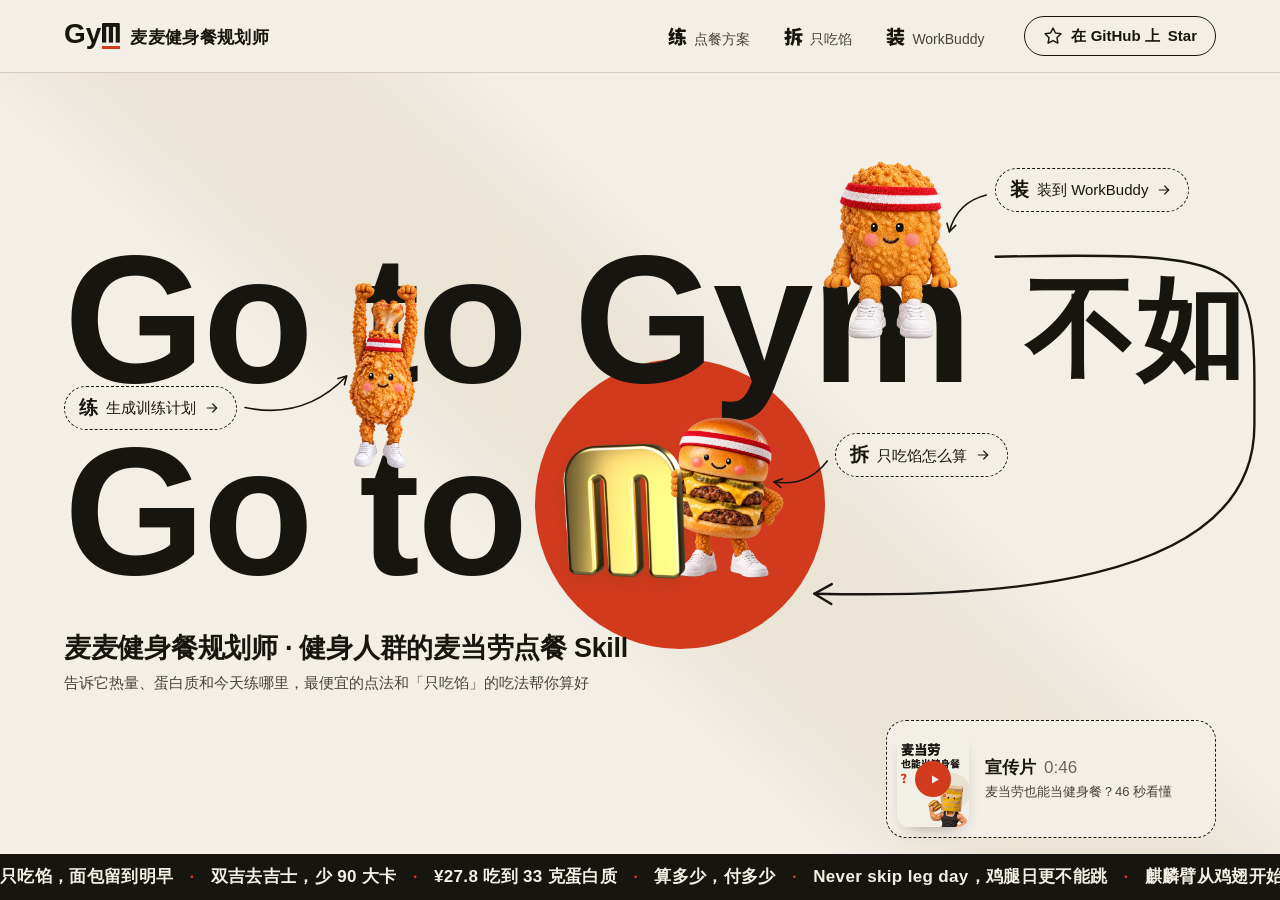
==== commit 054c6e17: "「装」页三组动作：第二组加 MCP 配置（可复制），第三组加其他说法和离线演示；三栏改成 1 : 1.2 : 0.8" ====
--- a/site/index.html
+++ b/site/index.html
@@ -353,11 +353,35 @@
       <li class="ins-step" data-from="58.5" data-to="83">
         <div class="ins-step-h"><span class="stamp" aria-hidden="true">02</span><h3>接麦当劳 MCP</h3><button class="ins-jump" type="button" data-at="58.5" aria-label="在教程里看这一组（0:58）"><svg viewBox="0 0 24 24" aria-hidden="true"><path d="M8 5.5v13l11-6.5z"/></svg>0:58</button></div>
         <p>在 <code>open.mcd.cn/mcp</code> 申请麦当劳 MCP Token，然后在 WorkBuddy 的连接器里添加麦当劳 MCP，粘贴配置、点信任。</p>
+        <!-- 配置和仓库里的 mcp-config.example.json 一致，只把 ${MCD_MCP_TOKEN} 换成「你的 Token」（WorkBuddy 不展开环境变量），test_site_install 守着 -->
+        <p class="os ins-path">WorkBuddy：连接器<span aria-hidden="true">›</span>自定义连接器<span aria-hidden="true">›</span>配置 MCP，粘贴：</p>
+        <div class="code cfg" aria-label="麦当劳 MCP 配置">
+<pre>{
+  "mcpServers": {
+    "mcd-mcp": {
+      "type": "streamablehttp",
+      "url": "https://mcp.mcd.cn",
+      "headers": {
+        "Authorization": "Bearer 你的 Token"
+      }
+    }
+  }
+}</pre>
+          <button class="copy" type="button" aria-label="复制麦当劳 MCP 配置"><svg class="i"><use href="#i-copy"/></svg></button>
+        </div>
+        <p class="note">把「你的 Token」换成申请到的 Token 原文：WorkBuddy 不读环境变量</p>
       </li>
       <li class="ins-step" data-from="83" data-to="105.5">
         <div class="ins-step-h"><span class="stamp" aria-hidden="true">03</span><h3>开口说一句</h3><button class="ins-jump" type="button" data-at="83" aria-label="在教程里看这一组（1:23）"><svg viewBox="0 0 24 24" aria-hidden="true"><path d="M8 5.5v13l11-6.5z"/></svg>1:23</button></div>
         <p>新建任务，直接说：</p>
         <p class="say">「今晚 500 大卡以内，蛋白质 30 克，人民广场附近」</p>
+        <p class="os">也可以这样说</p>
+        <ul class="ins-more">
+          <li>「减脂期，晚饭想吃麦当劳，40 块以内，碳水别太高」</li>
+          <li>「明早 7 点半在福州路吃早餐，400 大卡，蛋白质 25 克」</li>
+          <li>「双层吉士汉堡去掉吉士、只吃馅，还剩多少热量」</li>
+        </ul>
+        <p class="note">还没申请 Token？先说「用离线快照演示一下」</p>
       </li>
     </ol>
 
--- a/site/assets/css/site.css
+++ b/site/assets/css/site.css
@@ -718,7 +718,7 @@
 .ins-cap{display:flex;align-items:baseline;gap:12px;margin-top:14px;font-size:14px;color:var(--ink-3)}
 .ins-cap b{font-size:16px;font-weight:600;color:var(--ink)}
 .coach .ins-title{margin-top:80px}
-.ins-steps{display:grid;grid-template-columns:repeat(3,minmax(0,1fr));margin:24px 0 0;padding:0;list-style:none;border-top:2px solid var(--ink)}
+.ins-steps{display:grid;grid-template-columns:minmax(0,1fr) minmax(0,1.2fr) minmax(0,.8fr);margin:24px 0 0;padding:0;list-style:none;border-top:2px solid var(--ink)}
 .ins-step{min-width:0;padding:26px 32px 30px;border-left:1px solid var(--rule)}
 .ins-step:first-child{padding-left:0;border-left:0}
 .ins-step:last-child{padding-right:0}
@@ -736,6 +736,14 @@
 .ins-step .note{font-size:14px;color:var(--ink-3)}
 .ins-step .os{margin:16px 0 0;font-size:13px;line-height:1.4;color:var(--ink-3);letter-spacing:.02em}
 .ins-step .os+.code{margin-top:6px}
+/* 第二组的 MCP 配置、第三组的其他说法（docs/mockups/install-steps 的 B 版，用户 10-19 选定）。
+   第二栏放宽到 1.2 份，配置最长的一行（Authorization）在 1180 以上不用横向滚动；再窄就在框里横向滚，不折行 */
+.ins-step .ins-path span{margin:0 6px;color:var(--rule-2)}
+.ins-step .code.cfg{padding:16px 18px}
+.code.cfg pre{margin:0;font:inherit;font-size:12px;line-height:1.75;white-space:pre;overflow-x:auto}
+.ins-more{margin:8px 0 0;padding:0;list-style:none}
+.ins-more li{padding:12px 0;border-bottom:1px solid var(--rule);font-size:16px;font-weight:500;line-height:1.6;color:var(--ink)}
+.ins-more li:first-child{padding-top:4px}
 #v-install .sub-head{margin-top:104px}
 @media (max-width:900px){
   .ins-steps{grid-template-columns:minmax(0,1fr)}
@@ -752,6 +760,9 @@
   .coach .ins-title{margin-top:56px}
   .ins-step-h h3{font-size:22px}
   .ins-step .say{font-size:18px}
+  .ins-step .code.cfg{padding:14px 16px}
+  .code.cfg pre{font-size:11.5px}
+  .ins-more li{font-size:15px}
   #v-install .sub-head{margin-top:72px}
 }
 @media (prefers-reduced-motion:reduce){.ins-play{transition:none}}
